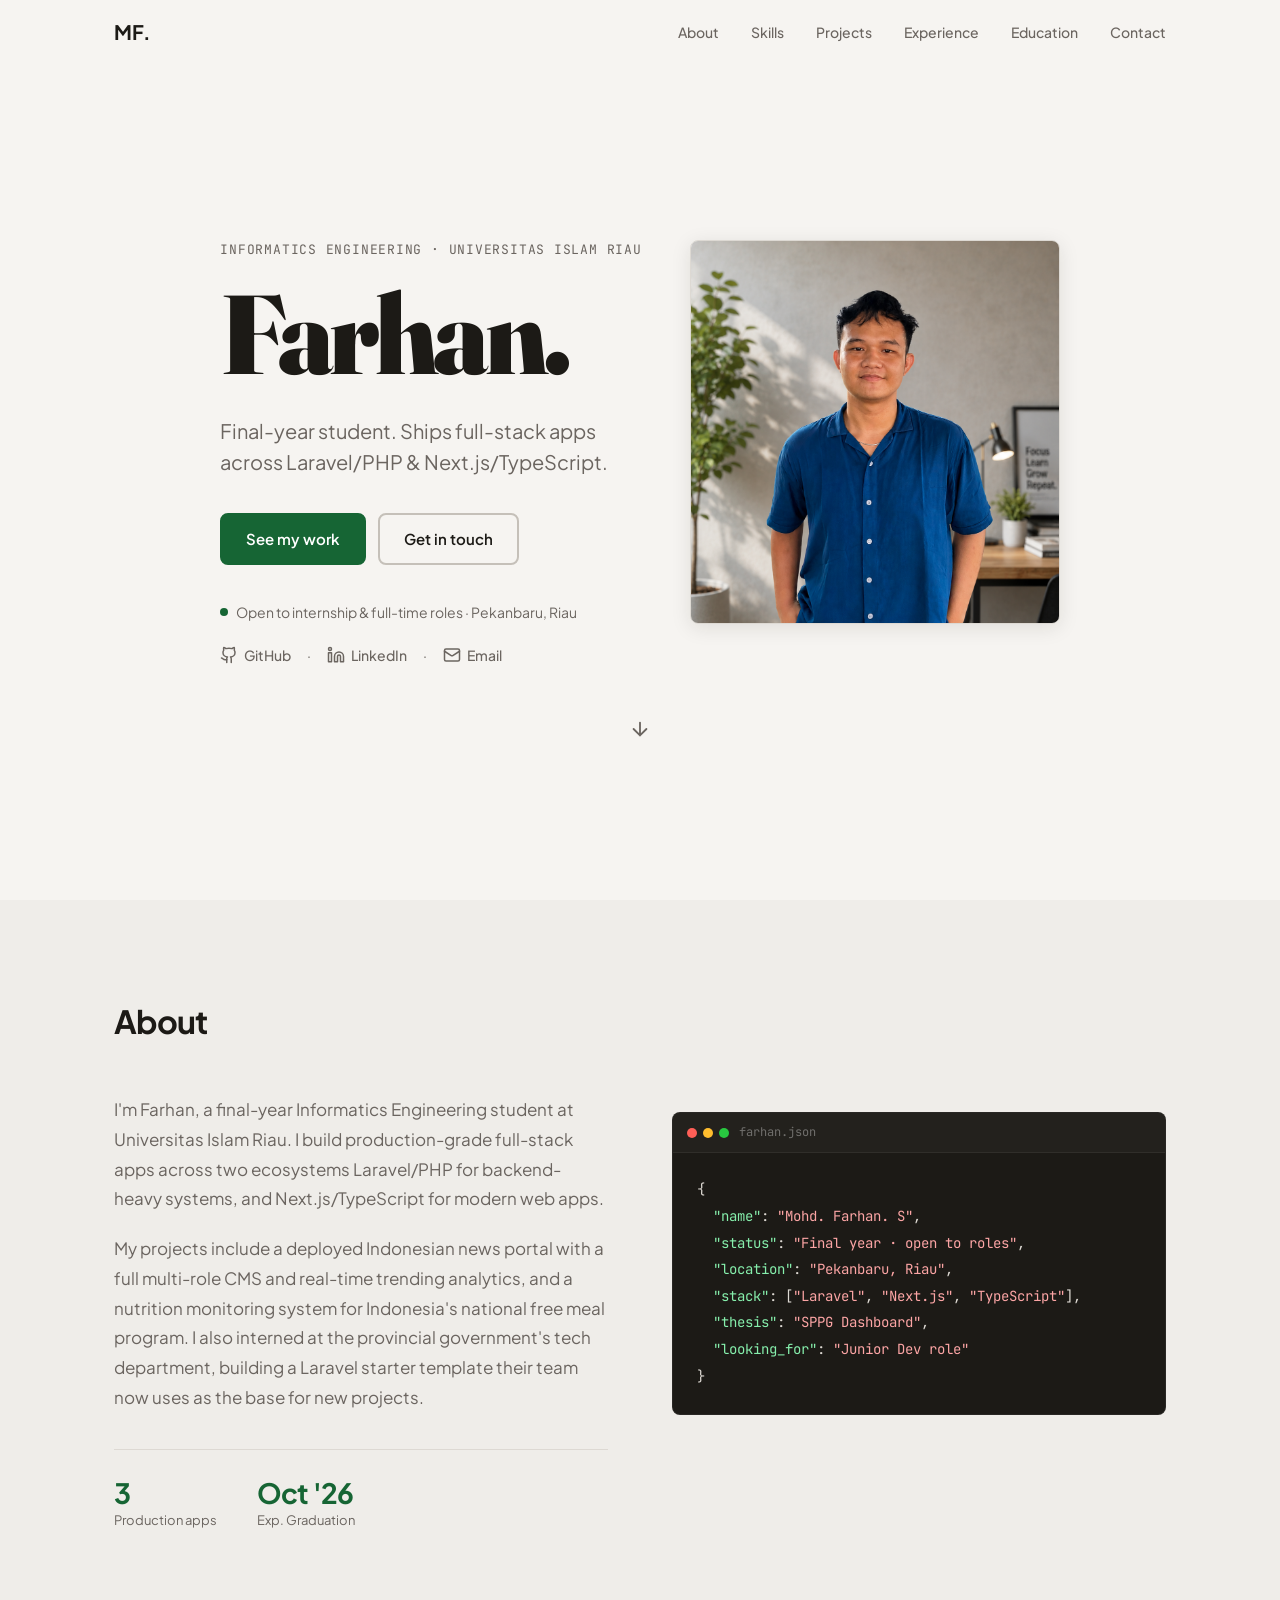
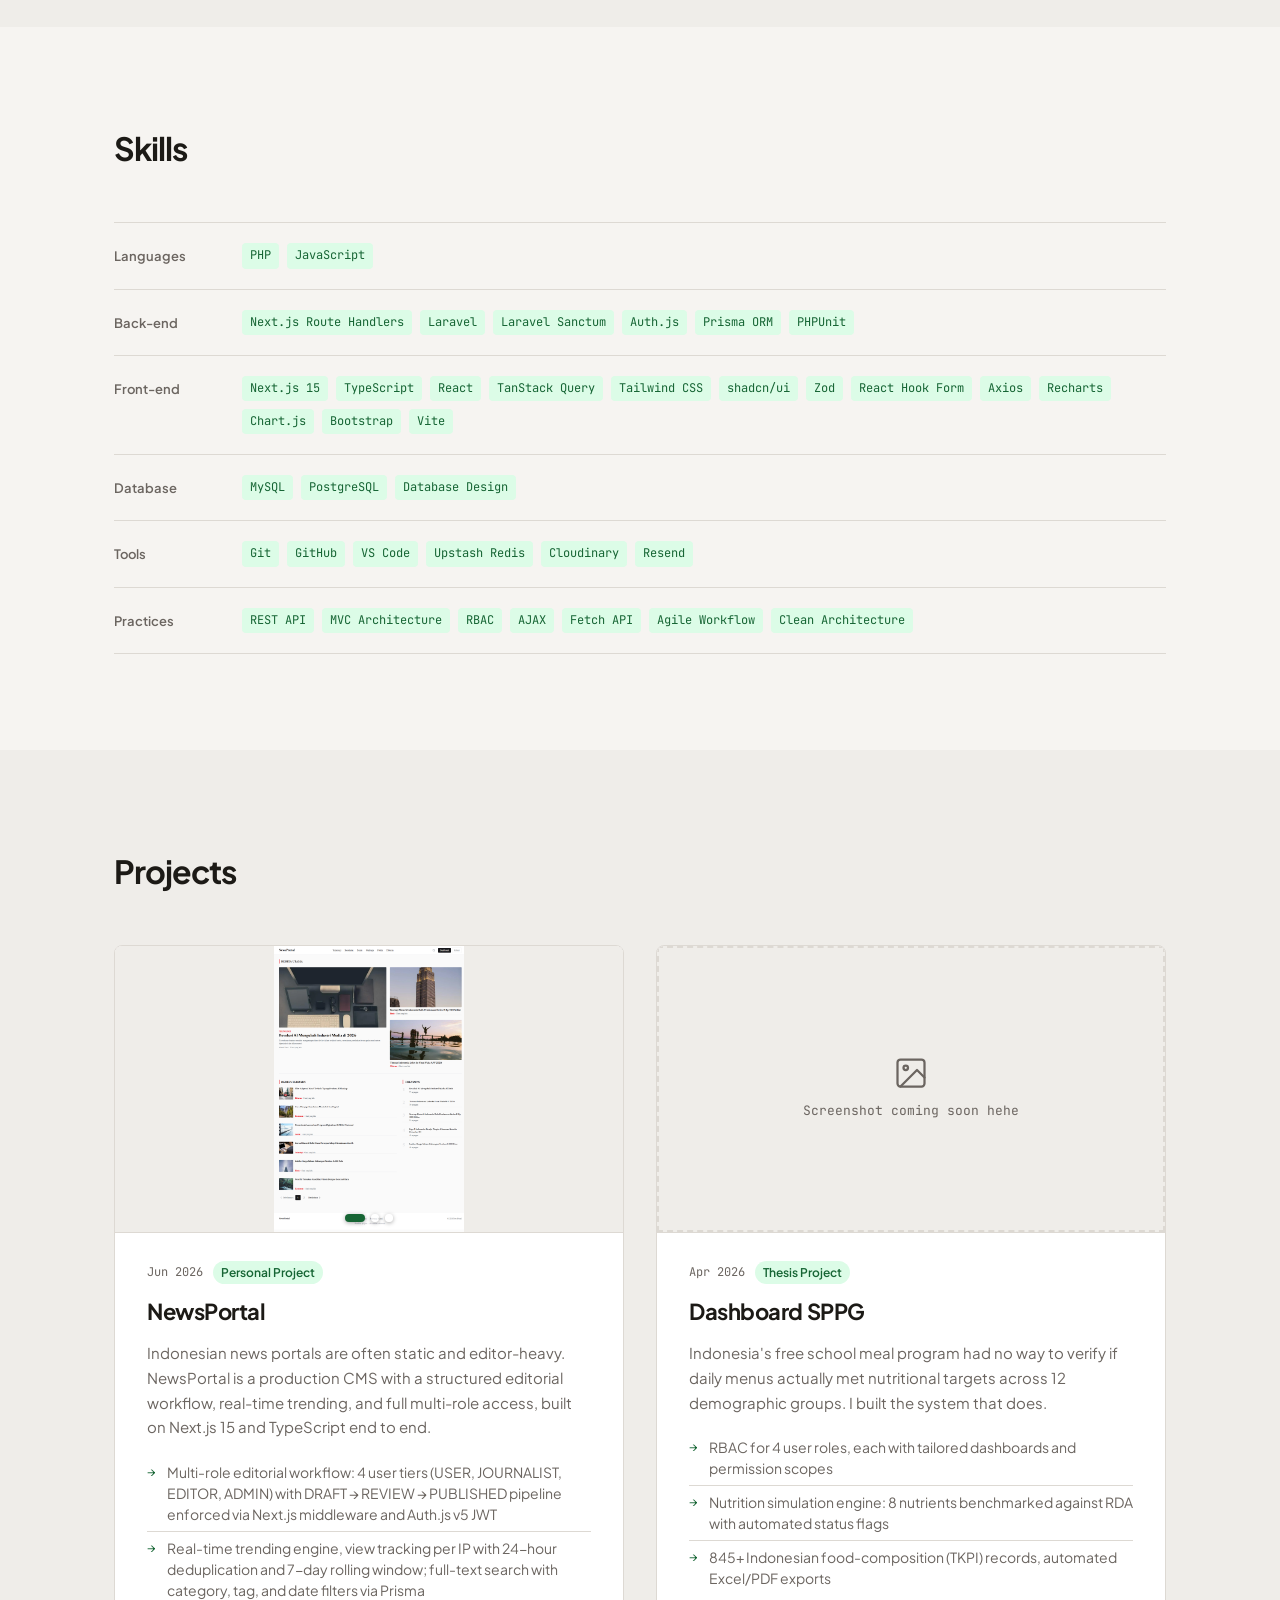
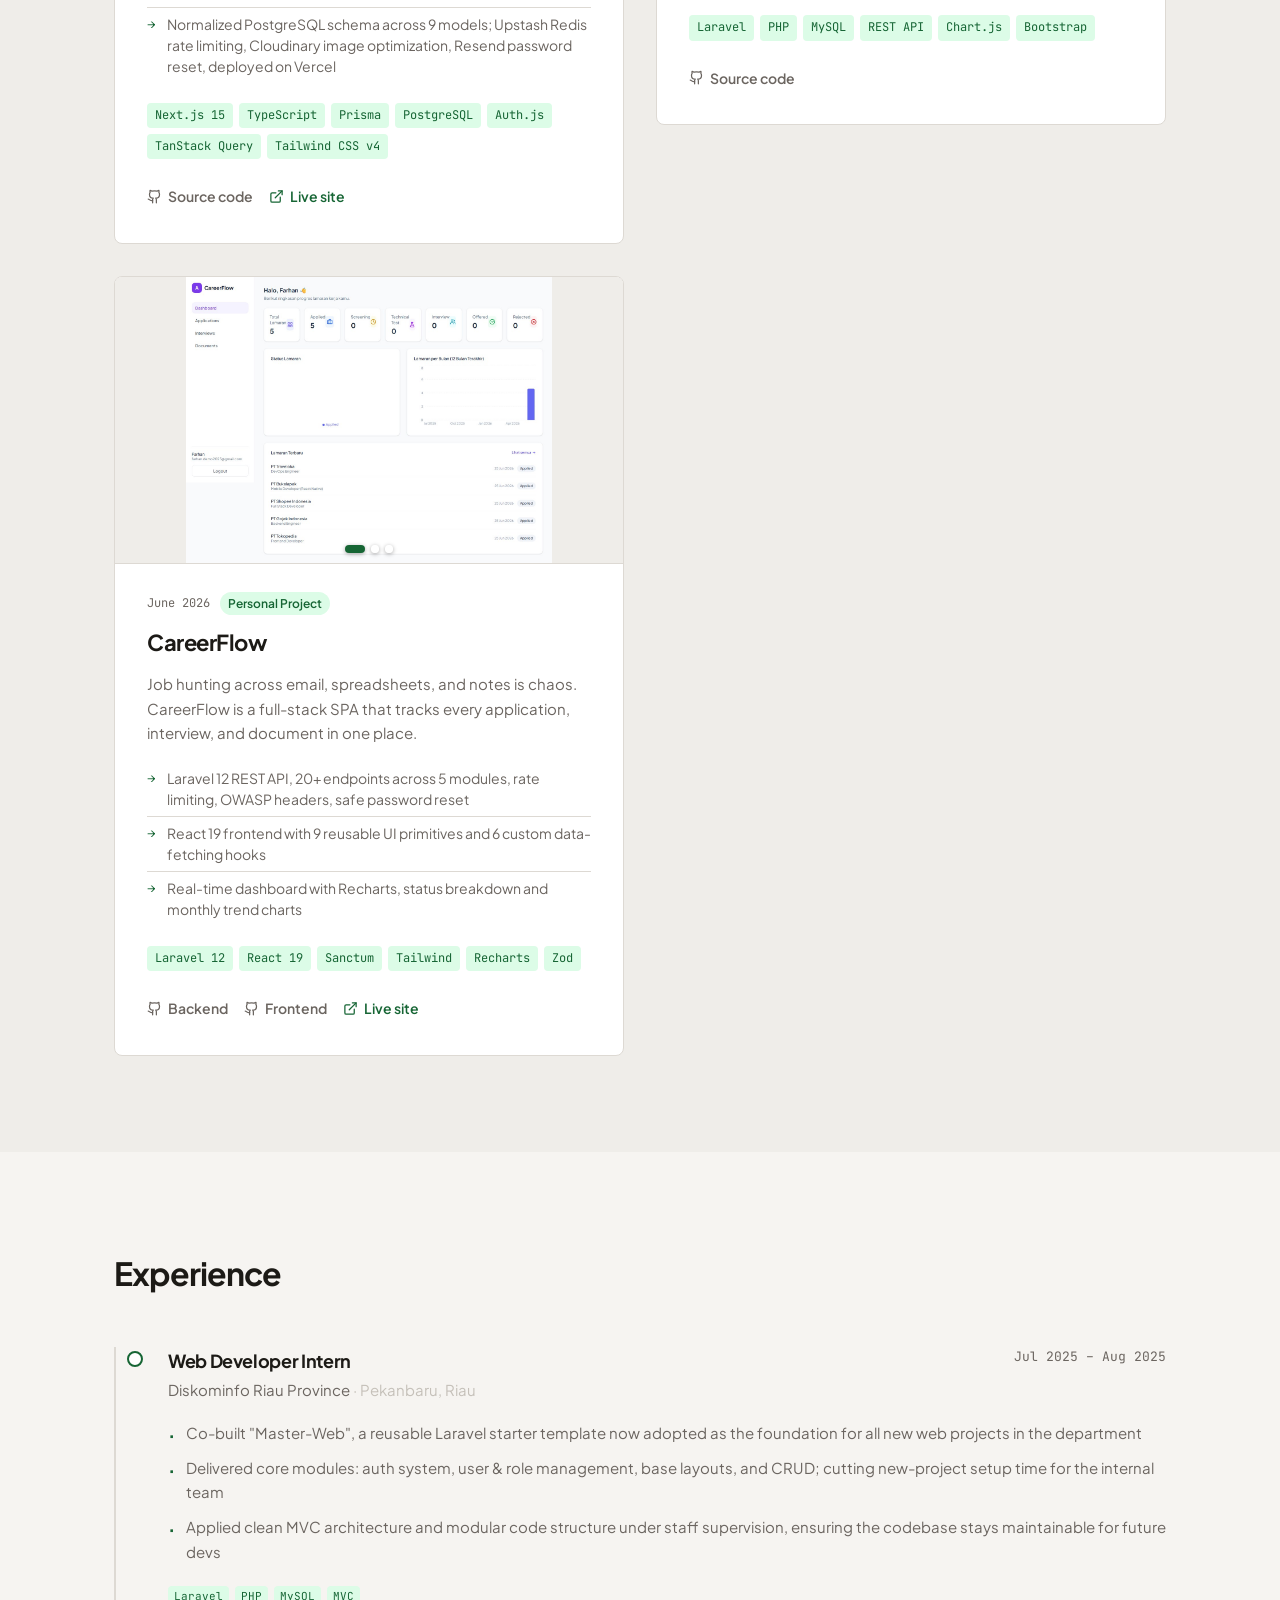
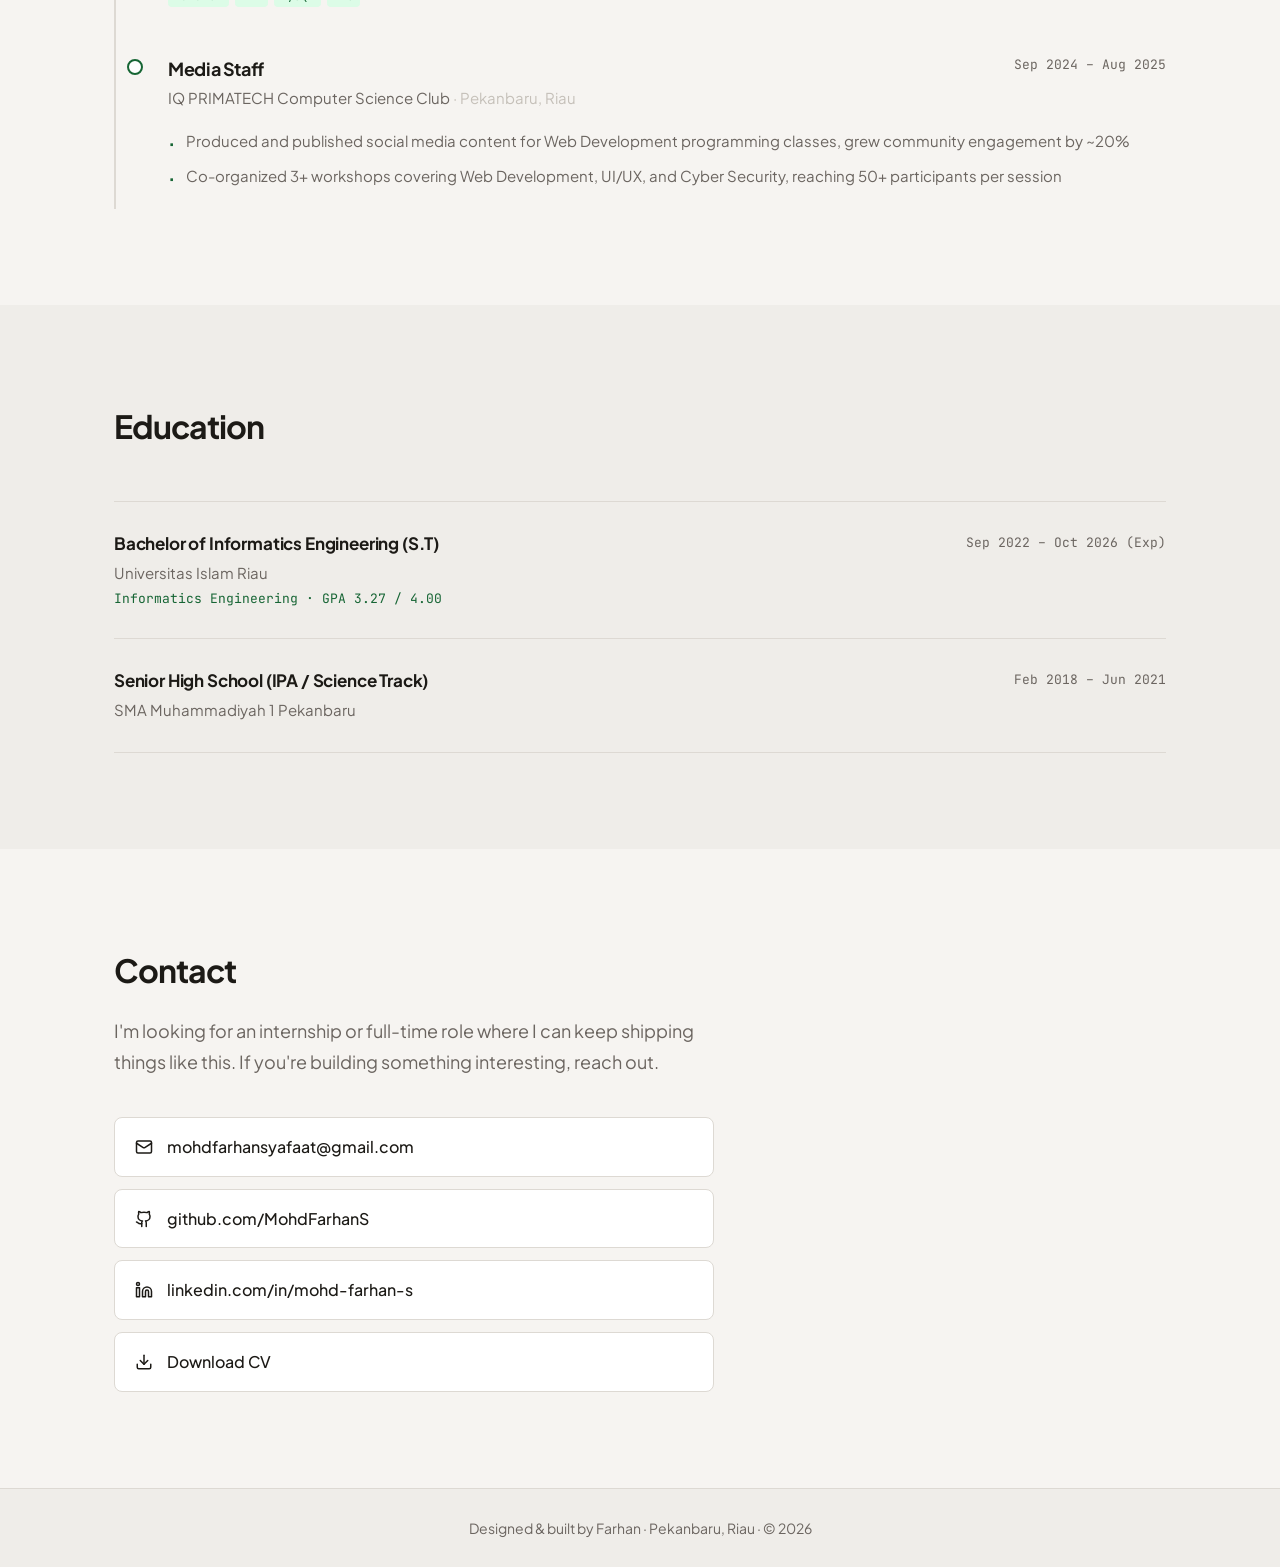
==== index.html @ 6959b974 "fix" ====
<!DOCTYPE html>
<html lang="en">
  <head>
    <meta charset="UTF-8" />
    <meta name="viewport" content="width=device-width, initial-scale=1.0" />
    <meta
      name="description"
      content="Mohd. Farhan. S — Full-stack web developer from Pekanbaru, Riau. Final-year Informatics Engineering student shipping production apps across Laravel/PHP and Next.js/TypeScript."
    />
    <meta name="author" content="Mohd. Farhan. S" />
    <title>Mohd. Farhan. S — Developer</title>
    <link rel="preconnect" href="https://fonts.googleapis.com" />
    <link rel="preconnect" href="https://fonts.gstatic.com" crossorigin />
    <link
      href="https://fonts.googleapis.com/css2?family=Fraunces:opsz,wght@9..144,900&family=Plus+Jakarta+Sans:wght@400;500;600;700&family=JetBrains+Mono:wght@400;500&display=swap"
      rel="stylesheet"
    />
    <link rel="stylesheet" href="style.css" />
  </head>
  <body>
    <a href="#main-content" class="skip-link">Skip to main content</a>

    <nav class="nav" id="navbar">
      <div class="nav__inner">
        <a href="#hero" class="nav__logo" aria-label="Farhan — Home">MF.</a>
        <button
          class="nav__hamburger"
          id="hamburger"
          aria-label="Toggle navigation"
          aria-expanded="false"
          aria-controls="nav-links"
        >
          <span></span><span></span><span></span>
        </button>
        <ul class="nav__links" id="nav-links" role="list">
          <li><a href="#about" class="nav__link">About</a></li>
          <li><a href="#skills" class="nav__link">Skills</a></li>
          <li><a href="#projects" class="nav__link">Projects</a></li>
          <li><a href="#experience" class="nav__link">Experience</a></li>
          <li><a href="#education" class="nav__link">Education</a></li>
          <li><a href="#contact" class="nav__link">Contact</a></li>
        </ul>
      </div>
    </nav>

    <main id="main-content">
      <!-- HERO -->
      <section class="hero" id="hero">
        <div class="container">
          <div class="hero__inner">
            <div class="hero__top">
              <div class="hero__intro">
                <p class="hero__eyebrow reveal">
                  Informatics Engineering &middot; Universitas Islam Riau
                </p>
                <h1 class="hero__name reveal">Farhan.</h1>
                <p class="hero__tagline reveal">
                  Final-year student. Ships full-stack apps<br />across
                  Laravel/PHP &amp; Next.js/TypeScript.
                </p>
                <div class="hero__ctas reveal">
                  <a href="#projects" class="btn btn--primary">See my work</a>
                  <a href="#contact" class="btn btn--ghost">Get in touch</a>
                </div>
                <p class="hero__status reveal">
                  <span class="hero__status-dot" aria-hidden="true"></span>
                  Open to internship &amp; full-time roles &middot; Pekanbaru,
                  Riau
                </p>
              </div>
              <div class="profile-photo profile-photo--hero reveal">
                <img
                  src="images/profile/farhan.png"
                  alt="Mohd. Farhan. S"
                  loading="lazy"
                  onerror="this.parentElement.classList.add('no-image')"
                />
                <div class="profile-photo__placeholder" aria-hidden="true">
                  <svg
                    width="40"
                    height="40"
                    viewBox="0 0 24 24"
                    fill="none"
                    stroke="currentColor"
                    stroke-width="1.5"
                    stroke-linecap="round"
                    stroke-linejoin="round"
                    aria-hidden="true"
                  >
                    <circle cx="12" cy="8" r="4" />
                    <path d="M4 20c0-4 3.6-7 8-7s8 3 8 7" />
                  </svg>
                </div>
              </div>
            </div>
            <div class="hero__social reveal">
              <a
                href="https://github.com/MohdFarhanS"
                target="_blank"
                rel="noopener noreferrer"
                aria-label="GitHub profile"
              >
                <svg
                  width="18"
                  height="18"
                  viewBox="0 0 24 24"
                  fill="none"
                  stroke="currentColor"
                  stroke-width="2"
                  stroke-linecap="round"
                  stroke-linejoin="round"
                  aria-hidden="true"
                >
                  <path
                    d="M15 22v-4a4.8 4.8 0 0 0-1-3.5c3 0 6-2 6-5.5.08-1.25-.27-2.48-1-3.5.28-1.15.28-2.35 0-3.5 0 0-1 0-3 1.5-2.64-.5-5.36-.5-8 0C6 2 5 2 5 2c-.3 1.15-.3 2.35 0 3.5A5.403 5.403 0 0 0 4 9c0 3.5 3 5.5 6 5.5-.39.49-.68 1.05-.85 1.65-.17.6-.22 1.23-.15 1.85v4"
                  />
                  <path d="M9 18c-4.51 2-5-2-7-2" />
                </svg>
                GitHub
              </a>
              <span aria-hidden="true">&middot;</span>
              <a
                href="https://linkedin.com/in/mohd-farhan-s"
                target="_blank"
                rel="noopener noreferrer"
                aria-label="LinkedIn profile"
              >
                <svg
                  width="18"
                  height="18"
                  viewBox="0 0 24 24"
                  fill="none"
                  stroke="currentColor"
                  stroke-width="2"
                  stroke-linecap="round"
                  stroke-linejoin="round"
                  aria-hidden="true"
                >
                  <path
                    d="M16 8a6 6 0 0 1 6 6v7h-4v-7a2 2 0 0 0-2-2 2 2 0 0 0-2 2v7h-4v-7a6 6 0 0 1 6-6z"
                  />
                  <rect width="4" height="12" x="2" y="9" />
                  <circle cx="4" cy="4" r="2" />
                </svg>
                LinkedIn
              </a>
              <span aria-hidden="true">&middot;</span>
              <a
                href="mailto:mohdfarhansyafaat@gmail.com"
                aria-label="Send email"
              >
                <svg
                  width="18"
                  height="18"
                  viewBox="0 0 24 24"
                  fill="none"
                  stroke="currentColor"
                  stroke-width="2"
                  stroke-linecap="round"
                  stroke-linejoin="round"
                  aria-hidden="true"
                >
                  <rect width="20" height="16" x="2" y="4" rx="2" />
                  <path d="m22 7-8.97 5.7a1.94 1.94 0 0 1-2.06 0L2 7" />
                </svg>
                Email
              </a>
            </div>
            <div class="hero__scroll reveal" aria-hidden="true">
              <svg
                width="22"
                height="22"
                viewBox="0 0 24 24"
                fill="none"
                stroke="currentColor"
                stroke-width="2"
                stroke-linecap="round"
                stroke-linejoin="round"
              >
                <path d="M12 5v14M5 12l7 7 7-7" />
              </svg>
            </div>
          </div>
        </div>
      </section>

      <!-- ABOUT -->
      <section class="section section--alt" id="about">
        <div class="container">
          <div class="about">
            <div class="about__text reveal">
              <h2 class="section__title">About</h2>
              <p class="about__bio">
                I'm Farhan, a final-year Informatics Engineering student at
                Universitas Islam Riau. I build production-grade full-stack apps
                across two ecosystems Laravel/PHP for backend-heavy systems, and
                Next.js/TypeScript for modern web apps.
              </p>
              <p class="about__bio">
                My projects include a deployed Indonesian news portal with a
                full multi-role CMS and real-time trending analytics, and a
                nutrition monitoring system for Indonesia's national free meal
                program. I also interned at the provincial government's tech
                department, building a Laravel starter template their team now
                uses as the base for new projects.
              </p>
              <div class="about__stats">
                <div class="stat">
                  <span class="stat__num">3</span>
                  <span class="stat__label">Production apps</span>
                </div>
                <div class="stat">
                  <span class="stat__num">Oct '26</span>
                  <span class="stat__label">Exp. Graduation</span>
                </div>
              </div>
            </div>
            <div class="about__right">
              <div class="about__code reveal">
                <div class="code-block" aria-label="Profile as JSON object">
                  <div class="code-block__header">
                    <div class="code-block__dots" aria-hidden="true">
                      <span></span><span></span><span></span>
                    </div>
                    <span class="code-block__filename">farhan.json</span>
                  </div>
                  <pre
                    class="code-block__body"
                  ><code><span class="t-brace">{</span>
  <span class="t-key">"name"</span><span class="t-p">:</span> <span class="t-str">"Mohd. Farhan. S"</span><span class="t-p">,</span>
  <span class="t-key">"status"</span><span class="t-p">:</span> <span class="t-str">"Final year &middot; open to roles"</span><span class="t-p">,</span>
  <span class="t-key">"location"</span><span class="t-p">:</span> <span class="t-str">"Pekanbaru, Riau"</span><span class="t-p">,</span>
  <span class="t-key">"stack"</span><span class="t-p">:</span> <span class="t-brace">[</span><span class="t-str">"Laravel"</span><span class="t-p">,</span> <span class="t-str">"Next.js"</span><span class="t-p">,</span> <span class="t-str">"TypeScript"</span><span class="t-brace">]</span><span class="t-p">,</span>
  <span class="t-key">"thesis"</span><span class="t-p">:</span> <span class="t-str">"SPPG Dashboard"</span><span class="t-p">,</span>
  <span class="t-key">"looking_for"</span><span class="t-p">:</span> <span class="t-str">"Junior Dev role"</span>
<span class="t-brace">}</span></code></pre>
                </div>
              </div>
            </div>
          </div>
        </div>
      </section>

      <!-- SKILLS -->
      <section class="section" id="skills">
        <div class="container">
          <h2 class="section__title reveal">Skills</h2>
          <div class="skills reveal">
            <div class="skill-row">
              <span class="skill-row__label">Languages</span>
              <div class="skill-row__tags">
                <span class="tag">PHP</span><span class="tag">JavaScript</span>
              </div>
            </div>
            <div class="skill-row">
              <span class="skill-row__label">Back-end</span>
              <div class="skill-row__tags">
                <span class="tag">Next.js Route Handlers</span
                ><span class="tag">Laravel</span
                ><span class="tag">Laravel Sanctum</span
                ><span class="tag">Auth.js</span
                ><span class="tag">Prisma ORM</span
                ><span class="tag">PHPUnit</span>
              </div>
            </div>
            <div class="skill-row">
              <span class="skill-row__label">Front-end</span>
              <div class="skill-row__tags">
                <span class="tag">Next.js 15</span
                ><span class="tag">TypeScript</span
                ><span class="tag">React</span
                ><span class="tag">TanStack Query</span
                ><span class="tag">Tailwind CSS</span
                ><span class="tag">shadcn/ui</span><span class="tag">Zod</span
                ><span class="tag">React Hook Form</span
                ><span class="tag">Axios</span><span class="tag">Recharts</span
                ><span class="tag">Chart.js</span
                ><span class="tag">Bootstrap</span><span class="tag">Vite</span>
              </div>
            </div>
            <div class="skill-row">
              <span class="skill-row__label">Database</span>
              <div class="skill-row__tags">
                <span class="tag">MySQL</span><span class="tag">PostgreSQL</span
                ><span class="tag">Database Design</span>
              </div>
            </div>
            <div class="skill-row">
              <span class="skill-row__label">Tools</span>
              <div class="skill-row__tags">
                <span class="tag">Git</span><span class="tag">GitHub</span
                ><span class="tag">VS Code</span
                ><span class="tag">Upstash Redis</span
                ><span class="tag">Cloudinary</span
                ><span class="tag">Resend</span>
              </div>
            </div>
            <div class="skill-row">
              <span class="skill-row__label">Practices</span>
              <div class="skill-row__tags">
                <span class="tag">REST API</span
                ><span class="tag">MVC Architecture</span
                ><span class="tag">RBAC</span><span class="tag">AJAX</span
                ><span class="tag">Fetch API</span
                ><span class="tag">Agile Workflow</span
                ><span class="tag">Clean Architecture</span>
              </div>
            </div>
          </div>
        </div>
      </section>

      <!-- PROJECTS -->
      <section class="section section--alt" id="projects">
        <div class="container">
          <h2 class="section__title reveal">Projects</h2>
          <div class="projects">
            <!-- Project: NewsPortal -->
            <article class="project-card reveal">
              <div class="project-card__visual">
                <div class="project-slider" data-project="newsportal">
                  <div class="project-slider__track">
                    <div class="project-slider__slide">
                      <img
                        src="images/projects/newsportal/01.png"
                        alt="NewsPortal — halaman utama portal berita dengan artikel trending dan kategori"
                        loading="lazy"
                        onerror="this.closest('.project-slider__slide').remove()"
                      />
                    </div>
                    <div class="project-slider__slide">
                      <img
                        src="images/projects/newsportal/02.png"
                        alt="NewsPortal — dashboard CMS editor dengan workflow editorial DRAFT ke REVIEW ke PUBLISHED"
                        loading="lazy"
                        onerror="this.closest('.project-slider__slide').remove()"
                      />
                    </div>
                    <div class="project-slider__slide">
                      <img
                        src="images/projects/newsportal/03.png"
                        alt="NewsPortal — halaman artikel dengan sistem trending dan full-text search"
                        loading="lazy"
                        onerror="this.closest('.project-slider__slide').remove()"
                      />
                    </div>
                  </div>
                  <div class="project-slider__placeholder" aria-hidden="true">
                    <svg
                      width="36"
                      height="36"
                      viewBox="0 0 24 24"
                      fill="none"
                      stroke="currentColor"
                      stroke-width="1.5"
                      stroke-linecap="round"
                      stroke-linejoin="round"
                      aria-hidden="true"
                    >
                      <rect x="3" y="3" width="18" height="18" rx="2" />
                      <circle cx="8.5" cy="8.5" r="1.5" />
                      <path d="m21 15-5-5L5 21" />
                    </svg>
                    <span>Screenshot coming soon hehe</span>
                  </div>
                  <button
                    class="project-slider__arrow project-slider__arrow--prev"
                    aria-label="Previous image"
                  >
                    &#8249;
                  </button>
                  <button
                    class="project-slider__arrow project-slider__arrow--next"
                    aria-label="Next image"
                  >
                    &#8250;
                  </button>
                  <div class="project-slider__dots" role="tablist"></div>
                </div>
              </div>
              <div class="project-card__body">
                <div class="project-card__meta">
                  <span class="project-card__period">Jun 2026</span>
                  <span class="project-card__badge">Personal Project</span>
                </div>
                <h3 class="project-card__title">NewsPortal</h3>
                <p class="project-card__desc">
                  Indonesian news portals are often static and editor-heavy.
                  NewsPortal is a production CMS with a structured editorial
                  workflow, real-time trending, and full multi-role access,
                  built on Next.js 15 and TypeScript end to end.
                </p>
                <ul class="project-card__features">
                  <li>
                    Multi-role editorial workflow: 4 user tiers (USER,
                    JOURNALIST, EDITOR, ADMIN) with DRAFT → REVIEW → PUBLISHED
                    pipeline enforced via Next.js middleware and Auth.js v5 JWT
                  </li>
                  <li>
                    Real-time trending engine, view tracking per IP with 24-hour
                    deduplication and 7-day rolling window; full-text search
                    with category, tag, and date filters via Prisma
                  </li>
                  <li>
                    Normalized PostgreSQL schema across 9 models; Upstash Redis
                    rate limiting, Cloudinary image optimization, Resend
                    password reset, deployed on Vercel
                  </li>
                </ul>
                <div class="project-card__tags">
                  <span class="tag">Next.js 15</span
                  ><span class="tag">TypeScript</span
                  ><span class="tag">Prisma</span
                  ><span class="tag">PostgreSQL</span
                  ><span class="tag">Auth.js</span
                  ><span class="tag">TanStack Query</span
                  ><span class="tag">Tailwind CSS v4</span>
                </div>
                <div class="project-card__links">
                  <a
                    href="https://github.com/MohdFarhanS/newsportal"
                    target="_blank"
                    rel="noopener noreferrer"
                    class="project-link"
                  >
                    <svg
                      width="15"
                      height="15"
                      viewBox="0 0 24 24"
                      fill="none"
                      stroke="currentColor"
                      stroke-width="2"
                      stroke-linecap="round"
                      stroke-linejoin="round"
                      aria-hidden="true"
                    >
                      <path
                        d="M15 22v-4a4.8 4.8 0 0 0-1-3.5c3 0 6-2 6-5.5.08-1.25-.27-2.48-1-3.5.28-1.15.28-2.35 0-3.5 0 0-1 0-3 1.5-2.64-.5-5.36-.5-8 0C6 2 5 2 5 2c-.3 1.15-.3 2.35 0 3.5A5.403 5.403 0 0 0 4 9c0 3.5 3 5.5 6 5.5-.39.49-.68 1.05-.85 1.65-.17.6-.22 1.23-.15 1.85v4"
                      />
                      <path d="M9 18c-4.51 2-5-2-7-2" />
                    </svg>
                    Source code
                  </a>
                  <a
                    href="https://newsportal.my.id"
                    target="_blank"
                    rel="noopener noreferrer"
                    class="project-link project-link--live"
                  >
                    <svg
                      width="15"
                      height="15"
                      viewBox="0 0 24 24"
                      fill="none"
                      stroke="currentColor"
                      stroke-width="2"
                      stroke-linecap="round"
                      stroke-linejoin="round"
                      aria-hidden="true"
                    >
                      <path
                        d="M18 13v6a2 2 0 0 1-2 2H5a2 2 0 0 1-2-2V8a2 2 0 0 1 2-2h6"
                      />
                      <polyline points="15 3 21 3 21 9" />
                      <line x1="10" y1="14" x2="21" y2="3" />
                    </svg>
                    Live site
                  </a>
                </div>
              </div>
            </article>

            <!-- Project: Dashboard SPPG -->
            <article class="project-card reveal">
              <div class="project-card__visual">
                <div class="project-slider" data-project="dashboard-sppg">
                  <div class="project-slider__track">
                    <div class="project-slider__slide">
                      <img
                        src="images/projects/dashboard-sppg/01.jpg"
                        alt="Dashboard SPPG — halaman ringkasan nutrisi dan overview data program makan gratis"
                        loading="lazy"
                        onerror="this.closest('.project-slider__slide').remove()"
                      />
                    </div>
                    <div class="project-slider__slide">
                      <img
                        src="images/projects/dashboard-sppg/02.jpg"
                        alt="Dashboard SPPG — manajemen peran dan hak akses RBAC untuk 4 role pengguna"
                        loading="lazy"
                        onerror="this.closest('.project-slider__slide').remove()"
                      />
                    </div>
                    <div class="project-slider__slide">
                      <img
                        src="images/projects/dashboard-sppg/03.jpg"
                        alt="Dashboard SPPG — laporan simulasi nutrisi harian dan ekspor Excel/PDF"
                        loading="lazy"
                        onerror="this.closest('.project-slider__slide').remove()"
                      />
                    </div>
                  </div>
                  <div class="project-slider__placeholder" aria-hidden="true">
                    <svg
                      width="36"
                      height="36"
                      viewBox="0 0 24 24"
                      fill="none"
                      stroke="currentColor"
                      stroke-width="1.5"
                      stroke-linecap="round"
                      stroke-linejoin="round"
                      aria-hidden="true"
                    >
                      <rect x="3" y="3" width="18" height="18" rx="2" />
                      <circle cx="8.5" cy="8.5" r="1.5" />
                      <path d="m21 15-5-5L5 21" />
                    </svg>
                    <span>Screenshot coming soon hehe</span>
                  </div>
                  <button
                    class="project-slider__arrow project-slider__arrow--prev"
                    aria-label="Previous image"
                  >
                    &#8249;
                  </button>
                  <button
                    class="project-slider__arrow project-slider__arrow--next"
                    aria-label="Next image"
                  >
                    &#8250;
                  </button>
                  <div class="project-slider__dots" role="tablist"></div>
                </div>
              </div>
              <div class="project-card__body">
                <div class="project-card__meta">
                  <span class="project-card__period">Apr 2026</span>
                  <span class="project-card__badge">Thesis Project</span>
                </div>
                <h3 class="project-card__title">Dashboard SPPG</h3>
                <p class="project-card__desc">
                  Indonesia's free school meal program had no way to verify if
                  daily menus actually met nutritional targets across 12
                  demographic groups. I built the system that does.
                </p>
                <ul class="project-card__features">
                  <li>
                    RBAC for 4 user roles, each with tailored dashboards and
                    permission scopes
                  </li>
                  <li>
                    Nutrition simulation engine: 8 nutrients benchmarked against
                    RDA with automated status flags
                  </li>
                  <li>
                    845+ Indonesian food-composition (TKPI) records, automated
                    Excel/PDF exports
                  </li>
                </ul>
                <div class="project-card__tags">
                  <span class="tag">Laravel</span><span class="tag">PHP</span
                  ><span class="tag">MySQL</span
                  ><span class="tag">REST API</span
                  ><span class="tag">Chart.js</span
                  ><span class="tag">Bootstrap</span>
                </div>
                <div class="project-card__links">
                  <a
                    href="https://github.com/MohdFarhanS/dashboard_sppg"
                    target="_blank"
                    rel="noopener noreferrer"
                    class="project-link"
                  >
                    <svg
                      width="15"
                      height="15"
                      viewBox="0 0 24 24"
                      fill="none"
                      stroke="currentColor"
                      stroke-width="2"
                      stroke-linecap="round"
                      stroke-linejoin="round"
                      aria-hidden="true"
                    >
                      <path
                        d="M15 22v-4a4.8 4.8 0 0 0-1-3.5c3 0 6-2 6-5.5.08-1.25-.27-2.48-1-3.5.28-1.15.28-2.35 0-3.5 0 0-1 0-3 1.5-2.64-.5-5.36-.5-8 0C6 2 5 2 5 2c-.3 1.15-.3 2.35 0 3.5A5.403 5.403 0 0 0 4 9c0 3.5 3 5.5 6 5.5-.39.49-.68 1.05-.85 1.65-.17.6-.22 1.23-.15 1.85v4"
                      />
                      <path d="M9 18c-4.51 2-5-2-7-2" />
                    </svg>
                    Source code
                  </a>
                </div>
              </div>
            </article>

            <!-- Project: CareerFlow -->
            <article class="project-card reveal">
              <div class="project-card__visual">
                <div class="project-slider" data-project="careerflow">
                  <div class="project-slider__track">
                    <div class="project-slider__slide">
                      <img
                        src="images/projects/careerflow/01.jpg"
                        alt="CareerFlow — dashboard ringkasan status dan statistik lamaran pekerjaan"
                        loading="lazy"
                        onerror="this.closest('.project-slider__slide').remove()"
                      />
                    </div>
                    <div class="project-slider__slide">
                      <img
                        src="images/projects/careerflow/02.jpg"
                        alt="CareerFlow — form pencatatan lamaran dengan status tracking per tahap interview"
                        loading="lazy"
                        onerror="this.closest('.project-slider__slide').remove()"
                      />
                    </div>
                    <div class="project-slider__slide">
                      <img
                        src="images/projects/careerflow/03.jpg"
                        alt="CareerFlow — grafik Recharts tren lamaran bulanan dan breakdown status"
                        loading="lazy"
                        onerror="this.closest('.project-slider__slide').remove()"
                      />
                    </div>
                  </div>
                  <div class="project-slider__placeholder" aria-hidden="true">
                    <svg
                      width="36"
                      height="36"
                      viewBox="0 0 24 24"
                      fill="none"
                      stroke="currentColor"
                      stroke-width="1.5"
                      stroke-linecap="round"
                      stroke-linejoin="round"
                      aria-hidden="true"
                    >
                      <rect x="3" y="3" width="18" height="18" rx="2" />
                      <circle cx="8.5" cy="8.5" r="1.5" />
                      <path d="m21 15-5-5L5 21" />
                    </svg>
                    <span>Screenshot coming soon hehe</span>
                  </div>
                  <button
                    class="project-slider__arrow project-slider__arrow--prev"
                    aria-label="Previous image"
                  >
                    &#8249;
                  </button>
                  <button
                    class="project-slider__arrow project-slider__arrow--next"
                    aria-label="Next image"
                  >
                    &#8250;
                  </button>
                  <div class="project-slider__dots" role="tablist"></div>
                </div>
              </div>
              <div class="project-card__body">
                <div class="project-card__meta">
                  <span class="project-card__period">June 2026</span>
                  <span class="project-card__badge">Personal Project</span>
                </div>
                <h3 class="project-card__title">CareerFlow</h3>
                <p class="project-card__desc">
                  Job hunting across email, spreadsheets, and notes is chaos.
                  CareerFlow is a full-stack SPA that tracks every application,
                  interview, and document in one place.
                </p>
                <ul class="project-card__features">
                  <li>
                    Laravel 12 REST API, 20+ endpoints across 5 modules, rate
                    limiting, OWASP headers, safe password reset
                  </li>
                  <li>
                    React 19 frontend with 9 reusable UI primitives and 6 custom
                    data-fetching hooks
                  </li>
                  <li>
                    Real-time dashboard with Recharts, status breakdown and
                    monthly trend charts
                  </li>
                </ul>
                <div class="project-card__tags">
                  <span class="tag">Laravel 12</span
                  ><span class="tag">React 19</span
                  ><span class="tag">Sanctum</span
                  ><span class="tag">Tailwind</span
                  ><span class="tag">Recharts</span><span class="tag">Zod</span>
                </div>
                <div class="project-card__links">
                  <a
                    href="https://github.com/MohdFarhanS/careerflow-backend"
                    target="_blank"
                    rel="noopener noreferrer"
                    class="project-link"
                  >
                    <svg
                      width="15"
                      height="15"
                      viewBox="0 0 24 24"
                      fill="none"
                      stroke="currentColor"
                      stroke-width="2"
                      stroke-linecap="round"
                      stroke-linejoin="round"
                      aria-hidden="true"
                    >
                      <path
                        d="M15 22v-4a4.8 4.8 0 0 0-1-3.5c3 0 6-2 6-5.5.08-1.25-.27-2.48-1-3.5.28-1.15.28-2.35 0-3.5 0 0-1 0-3 1.5-2.64-.5-5.36-.5-8 0C6 2 5 2 5 2c-.3 1.15-.3 2.35 0 3.5A5.403 5.403 0 0 0 4 9c0 3.5 3 5.5 6 5.5-.39.49-.68 1.05-.85 1.65-.17.6-.22 1.23-.15 1.85v4"
                      />
                      <path d="M9 18c-4.51 2-5-2-7-2" />
                    </svg>
                    Backend
                  </a>
                  <a
                    href="https://github.com/MohdFarhanS/careerflow-frontend"
                    target="_blank"
                    rel="noopener noreferrer"
                    class="project-link"
                  >
                    <svg
                      width="15"
                      height="15"
                      viewBox="0 0 24 24"
                      fill="none"
                      stroke="currentColor"
                      stroke-width="2"
                      stroke-linecap="round"
                      stroke-linejoin="round"
                      aria-hidden="true"
                    >
                      <path
                        d="M15 22v-4a4.8 4.8 0 0 0-1-3.5c3 0 6-2 6-5.5.08-1.25-.27-2.48-1-3.5.28-1.15.28-2.35 0-3.5 0 0-1 0-3 1.5-2.64-.5-5.36-.5-8 0C6 2 5 2 5 2c-.3 1.15-.3 2.35 0 3.5A5.403 5.403 0 0 0 4 9c0 3.5 3 5.5 6 5.5-.39.49-.68 1.05-.85 1.65-.17.6-.22 1.23-.15 1.85v4"
                      />
                      <path d="M9 18c-4.51 2-5-2-7-2" />
                    </svg>
                    Frontend
                  </a>
                  <a
                    href="https://www.careerflow.web.id/"
                    target="_blank"
                    rel="noopener noreferrer"
                    class="project-link project-link--live"
                  >
                    <svg
                      width="15"
                      height="15"
                      viewBox="0 0 24 24"
                      fill="none"
                      stroke="currentColor"
                      stroke-width="2"
                      stroke-linecap="round"
                      stroke-linejoin="round"
                      aria-hidden="true"
                    >
                      <path
                        d="M18 13v6a2 2 0 0 1-2 2H5a2 2 0 0 1-2-2V8a2 2 0 0 1 2-2h6"
                      />
                      <polyline points="15 3 21 3 21 9" />
                      <line x1="10" y1="14" x2="21" y2="3" />
                    </svg>
                    Live site
                  </a>
                </div>
              </div>
            </article>

            <!--
              FUTURE PROJECTS — uncomment to add:

              Flutter E-commerce App
              Stack: Flutter, Dart
              Features: Secure auth, product listings, profile management, reusable custom widgets
              GitHub: [add link]

              Flutter To-Do App
              Stack: Flutter, Dart
              Features: Full CRUD, due date tracking, modular architecture
              GitHub: [add link]
            -->
          </div>
        </div>
      </section>

      <!-- EXPERIENCE -->
      <section class="section" id="experience">
        <div class="container">
          <h2 class="section__title reveal">Experience</h2>
          <div class="timeline">
            <article class="timeline__item reveal">
              <div class="timeline__dot" aria-hidden="true"></div>
              <div class="timeline__content">
                <div class="timeline__header">
                  <div>
                    <h3 class="timeline__role">Web Developer Intern</h3>
                    <p class="timeline__org">
                      Diskominfo Riau Province
                      <span class="timeline__location"
                        >&middot; Pekanbaru, Riau</span
                      >
                    </p>
                  </div>
                  <span class="timeline__period">Jul 2025 – Aug 2025</span>
                </div>
                <ul class="timeline__bullets">
                  <li>
                    Co-built "Master-Web", a reusable Laravel starter template
                    now adopted as the foundation for all new web projects in
                    the department
                  </li>
                  <li>
                    Delivered core modules: auth system, user &amp; role
                    management, base layouts, and CRUD; cutting new-project
                    setup time for the internal team
                  </li>
                  <li>
                    Applied clean MVC architecture and modular code structure
                    under staff supervision, ensuring the codebase stays
                    maintainable for future devs
                  </li>
                </ul>
                <div class="timeline__tags">
                  <span class="tag tag--sm">Laravel</span
                  ><span class="tag tag--sm">PHP</span
                  ><span class="tag tag--sm">MySQL</span
                  ><span class="tag tag--sm">MVC</span>
                </div>
              </div>
            </article>
            <article class="timeline__item reveal">
              <div class="timeline__dot" aria-hidden="true"></div>
              <div class="timeline__content">
                <div class="timeline__header">
                  <div>
                    <h3 class="timeline__role">Media Staff</h3>
                    <p class="timeline__org">
                      IQ PRIMATECH Computer Science Club
                      <span class="timeline__location"
                        >&middot; Pekanbaru, Riau</span
                      >
                    </p>
                  </div>
                  <span class="timeline__period">Sep 2024 – Aug 2025</span>
                </div>
                <ul class="timeline__bullets">
                  <li>
                    Produced and published social media content for Web
                    Development programming classes, grew community engagement
                    by ~20%
                  </li>
                  <li>
                    Co-organized 3+ workshops covering Web Development, UI/UX,
                    and Cyber Security, reaching 50+ participants per session
                  </li>
                </ul>
              </div>
            </article>
          </div>
        </div>
      </section>

      <!-- EDUCATION -->
      <section class="section section--alt" id="education">
        <div class="container">
          <h2 class="section__title reveal">Education</h2>
          <div class="education">
            <article class="edu-item reveal">
              <div class="edu-item__left">
                <h3 class="edu-item__degree">
                  Bachelor of Informatics Engineering (S.T)
                </h3>
                <p class="edu-item__school">Universitas Islam Riau</p>
                <p class="edu-item__detail">
                  Informatics Engineering &middot; GPA 3.27 / 4.00
                </p>
              </div>
              <span class="edu-item__period">Sep 2022 – Oct 2026 (Exp)</span>
            </article>
            <article class="edu-item reveal">
              <div class="edu-item__left">
                <h3 class="edu-item__degree">
                  Senior High School (IPA / Science Track)
                </h3>
                <p class="edu-item__school">SMA Muhammadiyah 1 Pekanbaru</p>
              </div>
              <span class="edu-item__period">Feb 2018 – Jun 2021</span>
            </article>
          </div>
        </div>
      </section>

      <!-- CONTACT -->
      <section class="section" id="contact">
        <div class="container">
          <div class="contact reveal">
            <h2 class="section__title">Contact</h2>
            <p class="contact__statement">
              I'm looking for an internship or full-time role where I can keep
              shipping things like this. If you're building something
              interesting, reach out.
            </p>
            <div class="contact__channels">
              <a
                href="mailto:mohdfarhansyafaat@gmail.com"
                class="contact__link"
              >
                <svg
                  width="18"
                  height="18"
                  viewBox="0 0 24 24"
                  fill="none"
                  stroke="currentColor"
                  stroke-width="2"
                  stroke-linecap="round"
                  stroke-linejoin="round"
                  aria-hidden="true"
                >
                  <rect width="20" height="16" x="2" y="4" rx="2" />
                  <path d="m22 7-8.97 5.7a1.94 1.94 0 0 1-2.06 0L2 7" />
                </svg>
                mohdfarhansyafaat@gmail.com
              </a>
              <a
                href="https://github.com/MohdFarhanS"
                target="_blank"
                rel="noopener noreferrer"
                class="contact__link"
              >
                <svg
                  width="18"
                  height="18"
                  viewBox="0 0 24 24"
                  fill="none"
                  stroke="currentColor"
                  stroke-width="2"
                  stroke-linecap="round"
                  stroke-linejoin="round"
                  aria-hidden="true"
                >
                  <path
                    d="M15 22v-4a4.8 4.8 0 0 0-1-3.5c3 0 6-2 6-5.5.08-1.25-.27-2.48-1-3.5.28-1.15.28-2.35 0-3.5 0 0-1 0-3 1.5-2.64-.5-5.36-.5-8 0C6 2 5 2 5 2c-.3 1.15-.3 2.35 0 3.5A5.403 5.403 0 0 0 4 9c0 3.5 3 5.5 6 5.5-.39.49-.68 1.05-.85 1.65-.17.6-.22 1.23-.15 1.85v4"
                  />
                  <path d="M9 18c-4.51 2-5-2-7-2" />
                </svg>
                github.com/MohdFarhanS
              </a>
              <a
                href="https://linkedin.com/in/mohd-farhan-s"
                target="_blank"
                rel="noopener noreferrer"
                class="contact__link"
              >
                <svg
                  width="18"
                  height="18"
                  viewBox="0 0 24 24"
                  fill="none"
                  stroke="currentColor"
                  stroke-width="2"
                  stroke-linecap="round"
                  stroke-linejoin="round"
                  aria-hidden="true"
                >
                  <path
                    d="M16 8a6 6 0 0 1 6 6v7h-4v-7a2 2 0 0 0-2-2 2 2 0 0 0-2 2v7h-4v-7a6 6 0 0 1 6-6z"
                  />
                  <rect width="4" height="12" x="2" y="9" />
                  <circle cx="4" cy="4" r="2" />
                </svg>
                linkedin.com/in/mohd-farhan-s
              </a>
              <a
                href="files/CV-Mohd-Farhan-S.pdf"
                target="_blank"
                rel="noopener noreferrer"
                class="contact__link"
              >
                <svg
                  width="18"
                  height="18"
                  viewBox="0 0 24 24"
                  fill="none"
                  stroke="currentColor"
                  stroke-width="2"
                  stroke-linecap="round"
                  stroke-linejoin="round"
                  aria-hidden="true"
                >
                  <path d="M21 15v4a2 2 0 0 1-2 2H5a2 2 0 0 1-2-2v-4" />
                  <polyline points="7 10 12 15 17 10" />
                  <line x1="12" y1="15" x2="12" y2="3" />
                </svg>
                Download CV
              </a>
            </div>
          </div>
        </div>
      </section>
    </main>

    <footer class="footer">
      <div class="container">
        <p class="footer__text">
          Designed &amp; built by Farhan &middot; Pekanbaru, Riau &middot;
          &copy; 2026
        </p>
      </div>
    </footer>

    <script src="script.js"></script>
  </body>
</html>
---- style.css ----
/* ===== DESIGN TOKENS ===== */
:root {
  --bg:           #F6F4F1;
  --bg-alt:       #EFEDE9;
  --surface:      #FFFFFF;
  --text:         #1C1A16;
  --text-muted:   #6B6560;
  --accent:       #166534;
  --accent-hover: #14532D;
  --accent-light: #DCFCE7;
  --border:       #DDD9D3;
  --border-strong:#C5C0B9;

  --font-display: 'Fraunces', Georgia, serif;
  --font-body:    'Plus Jakarta Sans', system-ui, sans-serif;
  --font-mono:    'JetBrains Mono', 'Fira Code', monospace;

  --max-width: 1100px;
  --nav-h:     64px;
  --radius:    8px;
  --radius-sm: 4px;
  --transition: 0.25s ease;
}

/* ===== RESET ===== */
*, *::before, *::after { box-sizing: border-box; margin: 0; padding: 0; }

html {
  scroll-behavior: smooth;
  scroll-padding-top: var(--nav-h);
  -webkit-text-size-adjust: 100%;
  overflow-x: clip;
  overscroll-behavior-y: none;
}

body {
  background: var(--bg);
  color: var(--text);
  font-family: var(--font-body);
  font-size: 1rem;
  line-height: 1.6;
  -webkit-font-smoothing: antialiased;
}

img, svg { display: block; max-width: 100%; }
a { color: inherit; text-decoration: none; }
ul { list-style: none; }
button { cursor: pointer; border: none; background: none; font-family: inherit; }

/* ===== SKIP LINK ===== */
.skip-link {
  position: absolute;
  top: -100%;
  left: 16px;
  background: var(--accent);
  color: #fff;
  padding: 8px 16px;
  border-radius: 0 0 var(--radius) var(--radius);
  font-size: 0.875rem;
  font-weight: 600;
  z-index: 9999;
  transition: top 0.2s;
}
.skip-link:focus { top: 0; }

/* ===== CONTAINER ===== */
.container {
  max-width: var(--max-width);
  margin: 0 auto;
  padding: 0 24px;
}

/* ===== NAVBAR ===== */
.nav {
  position: fixed;
  top: 0; left: 0; right: 0;
  height: var(--nav-h);
  background: var(--bg);
  z-index: 100;
  border-bottom: 1px solid transparent;
  transition: border-color var(--transition), box-shadow var(--transition);
}
.nav.scrolled {
  border-bottom-color: var(--border);
  box-shadow: 0 2px 12px rgba(0, 0, 0, 0.06);
}
.nav__inner {
  max-width: var(--max-width);
  margin: 0 auto;
  padding: 0 24px;
  height: 100%;
  display: flex;
  align-items: center;
  justify-content: space-between;
}
.nav__logo {
  font-family: var(--font-body);
  font-weight: 700;
  font-size: 1.25rem;
  letter-spacing: -0.02em;
  color: var(--text);
  transition: color var(--transition);
}
.nav__logo:hover { color: var(--accent); }
.nav__logo:focus-visible { outline: 2px solid var(--accent); outline-offset: 3px; border-radius: 2px; }

.nav__links {
  display: flex;
  align-items: center;
  gap: 32px;
}
.nav__link {
  font-size: 0.875rem;
  font-weight: 500;
  color: var(--text-muted);
  position: relative;
  transition: color var(--transition);
}
.nav__link::after {
  content: '';
  position: absolute;
  bottom: -2px; left: 0;
  width: 0; height: 2px;
  background: var(--accent);
  transition: width var(--transition);
}
.nav__link:hover, .nav__link.active { color: var(--accent); }
.nav__link:hover::after, .nav__link.active::after { width: 100%; }
.nav__link:focus-visible { outline: 2px solid var(--accent); outline-offset: 4px; border-radius: 2px; }

.nav__hamburger {
  display: none;
  flex-direction: column;
  gap: 5px;
  padding: 8px;
  border-radius: var(--radius-sm);
}
.nav__hamburger span {
  display: block;
  width: 22px; height: 2px;
  background: var(--text);
  border-radius: 2px;
  transition: transform var(--transition), opacity var(--transition);
}
.nav__hamburger[aria-expanded="true"] span:nth-child(1) { transform: translateY(7px) rotate(45deg); }
.nav__hamburger[aria-expanded="true"] span:nth-child(2) { opacity: 0; }
.nav__hamburger[aria-expanded="true"] span:nth-child(3) { transform: translateY(-7px) rotate(-45deg); }
.nav__hamburger:focus-visible { outline: 2px solid var(--accent); outline-offset: 2px; }

/* ===== SECTION ===== */
.section { padding: 96px 0; }
.section--alt { background: var(--bg-alt); }
.section__title {
  font-family: var(--font-body);
  font-size: clamp(1.5rem, 3vw, 2rem);
  font-weight: 700;
  letter-spacing: -0.03em;
  margin-bottom: 48px;
}

/* ===== BUTTONS ===== */
.btn {
  display: inline-flex;
  align-items: center;
  gap: 8px;
  padding: 12px 24px;
  border-radius: var(--radius);
  font-size: 0.9375rem;
  font-weight: 600;
  font-family: var(--font-body);
  transition: background var(--transition), color var(--transition), border-color var(--transition), transform var(--transition);
  text-decoration: none;
  cursor: pointer;
}
.btn:focus-visible { outline: 2px solid var(--accent); outline-offset: 3px; }
.btn--primary {
  background: var(--accent);
  color: #fff;
  border: 2px solid var(--accent);
}
.btn--primary:hover { background: var(--accent-hover); border-color: var(--accent-hover); transform: translateY(-1px); }
.btn--ghost {
  background: transparent;
  color: var(--text);
  border: 2px solid var(--border-strong);
}
.btn--ghost:hover { border-color: var(--accent); color: var(--accent); transform: translateY(-1px); }

/* ===== TAGS ===== */
.tag {
  display: inline-block;
  font-family: var(--font-mono);
  font-size: 0.75rem;
  padding: 3px 8px;
  background: var(--accent-light);
  color: var(--accent);
  border-radius: var(--radius-sm);
  white-space: nowrap;
}
.tag--sm { font-size: 0.6875rem; padding: 2px 6px; }

/* ===== HERO ===== */
.hero {
  min-height: 100svh;
  display: flex;
  align-items: center;
  padding-top: var(--nav-h);
}
.hero__inner {
  padding: 64px 0 48px;
}
.hero__top {
  display: flex;
  justify-content: space-between;
  align-items: stretch;
  gap: 48px;
  margin-bottom: 20px;
}
.hero__eyebrow {
  font-family: var(--font-mono);
  font-size: 0.8125rem;
  letter-spacing: 0.06em;
  text-transform: uppercase;
  color: var(--text-muted);
  margin-bottom: 20px;
}
.hero__name {
  font-family: var(--font-display);
  font-size: clamp(3.5rem, 10vw, 7rem);
  font-weight: 900;
  line-height: 0.95;
  letter-spacing: -0.04em;
  color: var(--text);
  margin-bottom: 28px;
}
.hero__tagline {
  font-size: clamp(1.0625rem, 2.5vw, 1.25rem);
  font-weight: 400;
  color: var(--text-muted);
  line-height: 1.55;
  margin-bottom: 36px;
}
.hero__ctas {
  display: flex;
  gap: 12px;
  flex-wrap: wrap;
  margin-bottom: 36px;
}
.hero__status {
  display: flex;
  align-items: center;
  gap: 8px;
  font-size: 0.875rem;
  color: var(--text-muted);
  margin-bottom: 0;
}
.hero__status-dot {
  flex-shrink: 0;
  width: 8px;
  height: 8px;
  border-radius: 50%;
  background: var(--accent);
  animation: status-pulse 2.4s ease-in-out infinite;
}
@keyframes status-pulse {
  0%, 100% { opacity: 1; }
  50%       { opacity: 0.35; }
}
.hero__social {
  display: flex;
  align-items: center;
  gap: 16px;
  color: var(--text-muted);
  font-size: 0.875rem;
  margin-bottom: 52px;
}
.hero__social a {
  display: inline-flex;
  align-items: center;
  gap: 6px;
  font-weight: 500;
  color: var(--text-muted);
  transition: color var(--transition);
}
.hero__social a:hover { color: var(--accent); }
.hero__social a:focus-visible { outline: 2px solid var(--accent); outline-offset: 2px; border-radius: 2px; }

.hero__scroll {
  display: flex;
  justify-content: center;
  color: var(--text-muted);
  animation: bounce 2.2s ease-in-out infinite;
}
@keyframes bounce {
  0%, 100% { transform: translateY(0); }
  50% { transform: translateY(7px); }
}

/* ===== ABOUT ===== */
.about {
  display: grid;
  grid-template-columns: 1fr 1fr;
  gap: 64px;
}
.about__text,
.about__right,
.about__code {
  min-width: 0;
}
.about__bio {
  font-size: 1.0625rem;
  color: var(--text-muted);
  line-height: 1.75;
  margin-bottom: 20px;
}
.about__bio:last-of-type { margin-bottom: 36px; }
.about__stats {
  display: flex;
  gap: 40px;
  padding-top: 28px;
  border-top: 1px solid var(--border);
}
.stat__num {
  display: block;
  font-size: 1.75rem;
  font-weight: 700;
  color: var(--accent);
  letter-spacing: -0.03em;
  line-height: 1.1;
}
.stat__label {
  display: block;
  font-size: 0.8125rem;
  color: var(--text-muted);
  margin-top: 2px;
}

/* ===== PROFILE PHOTO ===== */
.about__right {
  display: flex;
  flex-direction: column;
  gap: 28px;
  justify-content: center;
}

.profile-photo {
  position: relative;
  width: 160px;
  height: 160px;
  border-radius: var(--radius);
  overflow: hidden;
  border: 1px solid var(--border);
  flex-shrink: 0;
}
.profile-photo img {
  width: 100%;
  height: 100%;
  object-fit: cover;
  display: block;
}
.profile-photo__placeholder {
  display: none;
  align-items: center;
  justify-content: center;
  width: 100%;
  height: 100%;
  background: var(--bg-alt);
  color: var(--text-muted);
}

.profile-photo--hero {
  width: 370px;
  height: auto;
  min-height: 200px;
  align-self: stretch;
  flex-shrink: 0;
  box-shadow: 0 4px 20px rgba(28, 26, 22, 0.10);
}
.profile-photo--hero img,
.profile-photo--hero .profile-photo__placeholder {
  position: absolute;
  inset: 0;
  width: 100%;
  height: 100%;
}

/* onerror fallback */
.profile-photo.no-image img { display: none; }
.profile-photo.no-image .profile-photo__placeholder { display: flex; }

/* Pure-CSS fallback for empty/absent src */
.profile-photo img:not([src]) ~ .profile-photo__placeholder,
.profile-photo img[src=""] ~ .profile-photo__placeholder { display: flex; }
.profile-photo img:not([src]),
.profile-photo img[src=""] { display: none; }

/* ===== CODE BLOCK ===== */
.code-block {
  background: #1C1A16;
  border-radius: var(--radius);
  overflow: hidden;
  border: 1px solid rgba(255,255,255,0.06);
}
.code-block__header {
  display: flex;
  align-items: center;
  gap: 10px;
  padding: 10px 14px;
  background: rgba(255,255,255,0.03);
  border-bottom: 1px solid rgba(255,255,255,0.06);
}
.code-block__dots { display: flex; gap: 6px; }
.code-block__dots span {
  width: 10px; height: 10px;
  border-radius: 50%;
}
.code-block__dots span:nth-child(1) { background: #ff5f57; }
.code-block__dots span:nth-child(2) { background: #ffbd2e; }
.code-block__dots span:nth-child(3) { background: #28c840; }

.code-block__filename {
  font-family: var(--font-mono);
  font-size: 0.75rem;
  color: rgba(255,255,255,0.35);
}
.code-block__body { padding: 24px; overflow-x: auto; }
.code-block__body code {
  font-family: var(--font-mono);
  font-size: 0.875rem;
  line-height: 1.85;
}

/* JSON syntax coloring */
.t-brace  { color: #DDD9D3; }
.t-key    { color: #86efac; }
.t-p      { color: #DDD9D3; }
.t-str    { color: #fca5a5; }

/* ===== SKILLS ===== */
.skills { display: flex; flex-direction: column; }
.skill-row {
  display: flex;
  align-items: flex-start;
  gap: 32px;
  padding: 20px 0;
  border-bottom: 1px solid var(--border);
}
.skill-row:first-child { border-top: 1px solid var(--border); }
.skill-row__label {
  flex-shrink: 0;
  width: 96px;
  font-size: 0.8125rem;
  font-weight: 600;
  color: var(--text-muted);
  padding-top: 3px;
}
.skill-row__tags { display: flex; flex-wrap: wrap; gap: 8px; }

/* ===== PROJECTS ===== */
.projects {
  display: grid;
  grid-template-columns: 1fr 1fr;
  gap: 32px;
  align-items: start;
}

.project-card {
  background: var(--surface);
  border: 1px solid var(--border);
  border-radius: var(--radius);
  overflow: hidden;
  transition: box-shadow var(--transition), transform var(--transition), border-color var(--transition);
}
.project-card:hover {
  box-shadow: 0 8px 32px rgba(28,26,22,0.10);
  transform: translateY(-2px);
  border-color: var(--accent);
}
.project-card__visual {
  position: relative;
  width: 100%;
  background: var(--bg-alt);
  border-bottom: 1px solid var(--border);
  overflow: hidden;
}

/* ===== PROJECT SLIDER ===== */
.project-slider {
  position: relative;
  width: 100%;
  aspect-ratio: 16 / 9;
  overflow: hidden;
  background: var(--bg-alt);
}

.project-slider__track {
  display: flex;
  width: 100%;
  height: 100%;
  transition: transform 0.4s ease;
  will-change: transform;
}

.project-slider__slide {
  flex-shrink: 0;
  width: 100%;
  height: 100%;
}

.project-slider__slide img {
  width: 100%;
  height: 100%;
  object-fit: contain;
  display: block;
}

.project-slider__placeholder {
  display: none;
  position: absolute;
  inset: 0;
  flex-direction: column;
  align-items: center;
  justify-content: center;
  gap: 10px;
  background: var(--bg-alt);
  border: 2px dashed var(--border);
  color: var(--text-muted);
  font-size: 0.8125rem;
  font-family: var(--font-mono);
}

.project-slider__arrow {
  position: absolute;
  top: 50%;
  transform: translateY(-50%);
  width: 36px;
  height: 36px;
  border-radius: 50%;
  background: rgba(255, 255, 255, 0.82);
  border: 1px solid rgba(0, 0, 0, 0.08);
  display: flex;
  align-items: center;
  justify-content: center;
  font-size: 1.375rem;
  line-height: 1;
  color: var(--text);
  opacity: 0;
  transition: opacity 0.2s ease, background 0.2s ease;
  z-index: 2;
  backdrop-filter: blur(4px);
  -webkit-backdrop-filter: blur(4px);
}

.project-slider__arrow--prev { left: 10px; }
.project-slider__arrow--next { right: 10px; }

@media (hover: hover) {
  .project-slider:hover .project-slider__arrow { opacity: 1; }
  .project-slider__arrow:hover { background: rgba(255, 255, 255, 0.96); }
}

@media (hover: none) {
  .project-slider__arrow { opacity: 0.75; }
}

.project-slider__arrow:focus-visible {
  opacity: 1;
  outline: 2px solid var(--accent);
  outline-offset: 2px;
}

.project-slider__dots {
  position: absolute;
  bottom: 10px;
  left: 50%;
  transform: translateX(-50%);
  display: flex;
  gap: 6px;
  z-index: 2;
}

.project-slider__dot {
  width: 8px;
  height: 8px;
  border-radius: 50%;
  background: rgba(255, 255, 255, 0.55);
  box-shadow: 0 1px 4px rgba(0, 0, 0, 0.35);
  transition: background 0.2s ease, width 0.2s ease, border-radius 0.2s ease;
  cursor: pointer;
  padding: 0;
  border: none;
}

.project-slider__dot[aria-selected="true"] {
  background: var(--accent);
  width: 20px;
  border-radius: 4px;
}

.project-slider__dot:focus-visible {
  outline: 2px solid var(--accent);
  outline-offset: 2px;
}

.project-card__body { padding: 28px 32px; }

.project-card__meta {
  display: flex;
  align-items: center;
  gap: 10px;
  margin-bottom: 10px;
}
.project-card__period {
  font-family: var(--font-mono);
  font-size: 0.75rem;
  color: var(--text-muted);
}
.project-card__badge {
  font-size: 0.75rem;
  font-weight: 600;
  color: var(--accent);
  background: var(--accent-light);
  padding: 2px 8px;
  border-radius: 100px;
}
.project-card__title {
  font-size: 1.375rem;
  font-weight: 700;
  letter-spacing: -0.02em;
  margin-bottom: 12px;
}
.project-card__desc {
  font-size: 0.9375rem;
  color: var(--text-muted);
  line-height: 1.65;
  margin-bottom: 16px;
}
.project-card__features {
  margin-bottom: 20px;
}
.project-card__features li {
  font-size: 0.875rem;
  color: var(--text-muted);
  padding: 6px 0 6px 20px;
  position: relative;
  border-bottom: 1px solid var(--border);
  line-height: 1.5;
}
.project-card__features li:last-child { border-bottom: none; }
.project-card__features li::before {
  content: '→';
  position: absolute;
  left: 0;
  color: var(--accent);
  font-size: 0.75rem;
  top: 7px;
}
.project-card__tags { display: flex; flex-wrap: wrap; gap: 6px; margin-bottom: 20px; }
.project-card__links { display: flex; gap: 16px; flex-wrap: wrap; }

.project-link {
  display: inline-flex;
  align-items: center;
  gap: 6px;
  font-size: 0.875rem;
  font-weight: 600;
  color: var(--text-muted);
  padding: 6px 0;
  border-bottom: 1px solid transparent;
  transition: color var(--transition), border-color var(--transition);
}
.project-link:hover { color: var(--accent); border-bottom-color: var(--accent); }
.project-link:focus-visible { outline: 2px solid var(--accent); outline-offset: 2px; border-radius: 2px; }
.project-link--live { color: var(--accent); }

/* ===== TIMELINE (Experience) ===== */
.timeline {
  display: flex;
  flex-direction: column;
  padding-left: 20px;
  border-left: 2px solid var(--border);
}
.timeline__item {
  position: relative;
  padding: 0 0 48px 32px;
}
.timeline__item:last-child { padding-bottom: 0; }
.timeline__dot {
  position: absolute;
  left: -9px; top: 4px;
  width: 16px; height: 16px;
  border-radius: 50%;
  background: var(--surface);
  border: 2px solid var(--accent);
}
.timeline__header {
  display: flex;
  justify-content: space-between;
  align-items: flex-start;
  gap: 16px;
  margin-bottom: 14px;
  flex-wrap: wrap;
}
.timeline__role {
  font-size: 1.125rem;
  font-weight: 700;
  letter-spacing: -0.02em;
}
.timeline__org { font-size: 0.9375rem; color: var(--text-muted); margin-top: 2px; }
.timeline__location { color: var(--border-strong); }
.timeline__period {
  font-family: var(--font-mono);
  font-size: 0.8125rem;
  color: var(--text-muted);
  white-space: nowrap;
  flex-shrink: 0;
}
.timeline__bullets { margin-bottom: 16px; }
.timeline__bullets li {
  font-size: 0.9375rem;
  color: var(--text-muted);
  line-height: 1.65;
  padding: 5px 0 5px 18px;
  position: relative;
}
.timeline__bullets li::before {
  content: '·';
  position: absolute;
  left: 0;
  color: var(--accent);
  font-weight: 700;
  font-size: 1.3em;
  top: 2px;
}
.timeline__tags { display: flex; flex-wrap: wrap; gap: 6px; }

/* ===== EDUCATION ===== */
.education { display: flex; flex-direction: column; }
.edu-item {
  display: flex;
  justify-content: space-between;
  align-items: flex-start;
  gap: 24px;
  padding: 28px 0;
  border-bottom: 1px solid var(--border);
  flex-wrap: wrap;
}
.edu-item:first-child { border-top: 1px solid var(--border); }
.edu-item__degree {
  font-size: 1.0625rem;
  font-weight: 700;
  letter-spacing: -0.01em;
  margin-bottom: 4px;
}
.edu-item__school { font-size: 0.9375rem; color: var(--text-muted); margin-bottom: 2px; }
.edu-item__detail {
  font-family: var(--font-mono);
  font-size: 0.8125rem;
  color: var(--accent);
  margin-top: 4px;
}
.edu-item__period {
  font-family: var(--font-mono);
  font-size: 0.8125rem;
  color: var(--text-muted);
  white-space: nowrap;
  flex-shrink: 0;
  padding-top: 3px;
}

/* ===== CONTACT ===== */
.contact { max-width: 600px; }
.contact .section__title { margin-bottom: 20px; }
.contact__statement {
  font-size: 1.125rem;
  color: var(--text-muted);
  line-height: 1.7;
  margin-bottom: 40px;
}
.contact__channels { display: flex; flex-direction: column; gap: 12px; }
.contact__link {
  display: flex;
  align-items: center;
  gap: 14px;
  padding: 16px 20px;
  background: var(--surface);
  border: 1px solid var(--border);
  border-radius: var(--radius);
  font-size: 1rem;
  font-weight: 500;
  color: var(--text);
  transition: border-color var(--transition), color var(--transition), background var(--transition);
}
.contact__link:hover { border-color: var(--accent); color: var(--accent); background: var(--accent-light); }
.contact__link:focus-visible { outline: 2px solid var(--accent); outline-offset: 2px; }

/* ===== FOOTER ===== */
.footer {
  background: var(--bg-alt);
  border-top: 1px solid var(--border);
  padding: 28px 0;
}
.footer__text {
  font-size: 0.875rem;
  color: var(--text-muted);
  text-align: center;
}

/* ===== SCROLL REVEAL ===== */
.reveal {
  opacity: 0;
  transform: translateY(20px);
  transition: opacity 0.5s ease, transform 0.5s ease;
}
.reveal.visible {
  opacity: 1;
  transform: translateY(0);
}

/* ===== REDUCED MOTION ===== */
@media (prefers-reduced-motion: reduce) {
  *, *::before, *::after { transition: none !important; animation: none !important; }
  .reveal { opacity: 1; transform: none; }
  html { scroll-behavior: auto; }
}

/* ===== RESPONSIVE ===== */
@media (max-width: 900px) {
  .about { grid-template-columns: 1fr; gap: 40px; }
}

@media (max-width: 768px) {
  .code-block__body code {
    white-space: pre-wrap;
    word-break: break-word;
  }

  .hero__top {
    flex-direction: column;
    align-items: center;
    gap: 24px;
  }
  .profile-photo--hero {
    order: -1;
    width: 150px;
    height: 150px;
    align-self: auto;
  }
  .hero__intro { text-align: center; }
  .hero__ctas { justify-content: center; }
  .hero__status { justify-content: center; }
  .hero__social { justify-content: center; }

  .nav__links {
    position: fixed;
    top: var(--nav-h); left: 0; right: 0;
    background: rgba(246,244,241,0.97);
    backdrop-filter: blur(8px);
    border-bottom: 1px solid var(--border);
    flex-direction: column;
    gap: 0;
    padding: 8px 0;
    transform: translateY(-110%);
    opacity: 0;
    pointer-events: none;
    visibility: hidden;
    transition: transform var(--transition), opacity var(--transition), visibility 0s var(--transition);
  }
  .nav__links.open {
    transform: translateY(0);
    opacity: 1;
    pointer-events: all;
    visibility: visible;
    transition: transform var(--transition), opacity var(--transition);
  }
  .nav__link { display: block; padding: 14px 24px; font-size: 1rem; }
  .nav__link::after { display: none; }
  .nav__hamburger { display: flex; }

  .section { padding: 64px 0; }

  .skill-row { flex-direction: column; gap: 12px; }
  .skill-row__label { width: auto; }

  .timeline { padding-left: 14px; }
  .timeline__item { padding-left: 24px; }
  .timeline__header { flex-direction: column; gap: 4px; }

  .projects { grid-template-columns: 1fr; }
  .project-card__body { padding: 22px 20px; }
}

@media (max-width: 560px) {
  .container { padding: 0 16px; }
  .hero__name { font-size: clamp(2.75rem, 14vw, 4rem); }
  .profile-photo--hero { width: 120px; height: 120px; }
  .about__stats { gap: 20px; flex-wrap: wrap; }
  .edu-item { flex-direction: column; gap: 6px; }
  .edu-item__period { padding-top: 0; }
  .contact__link { font-size: 0.9rem; }
}
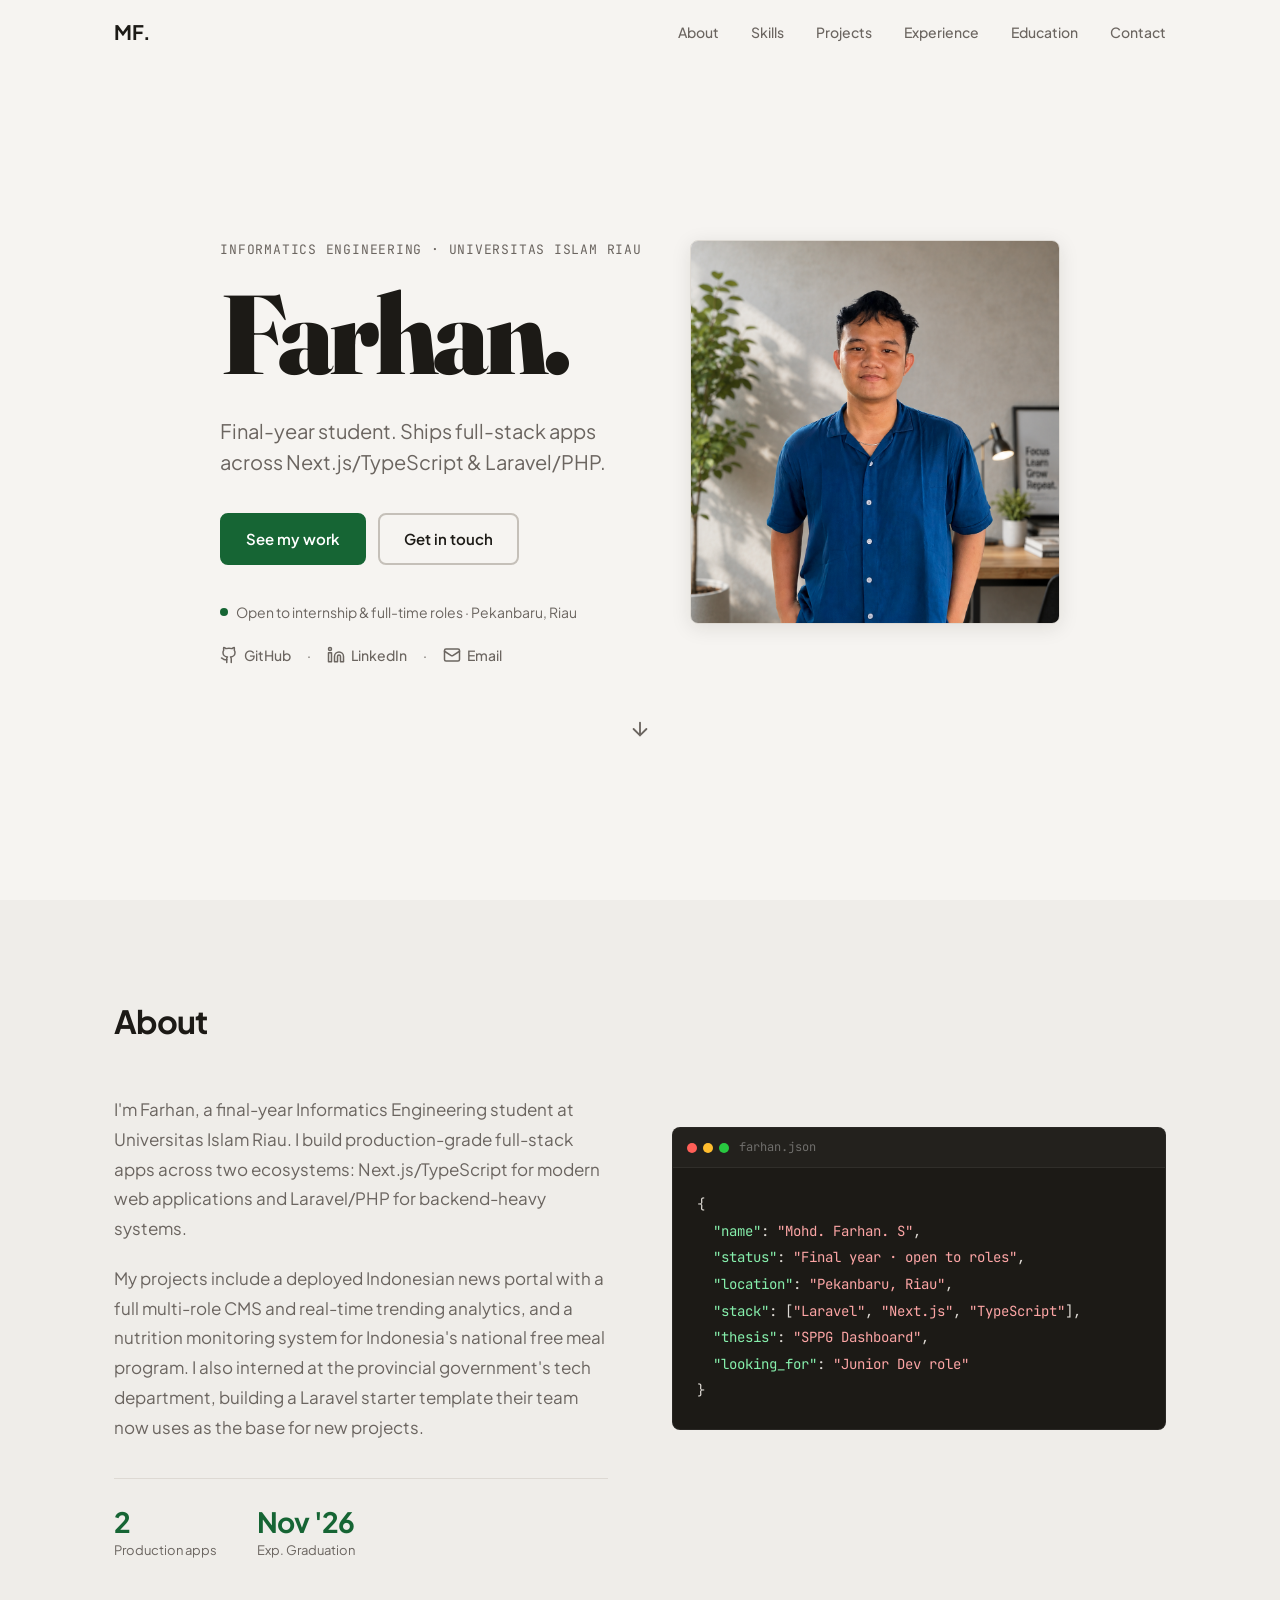
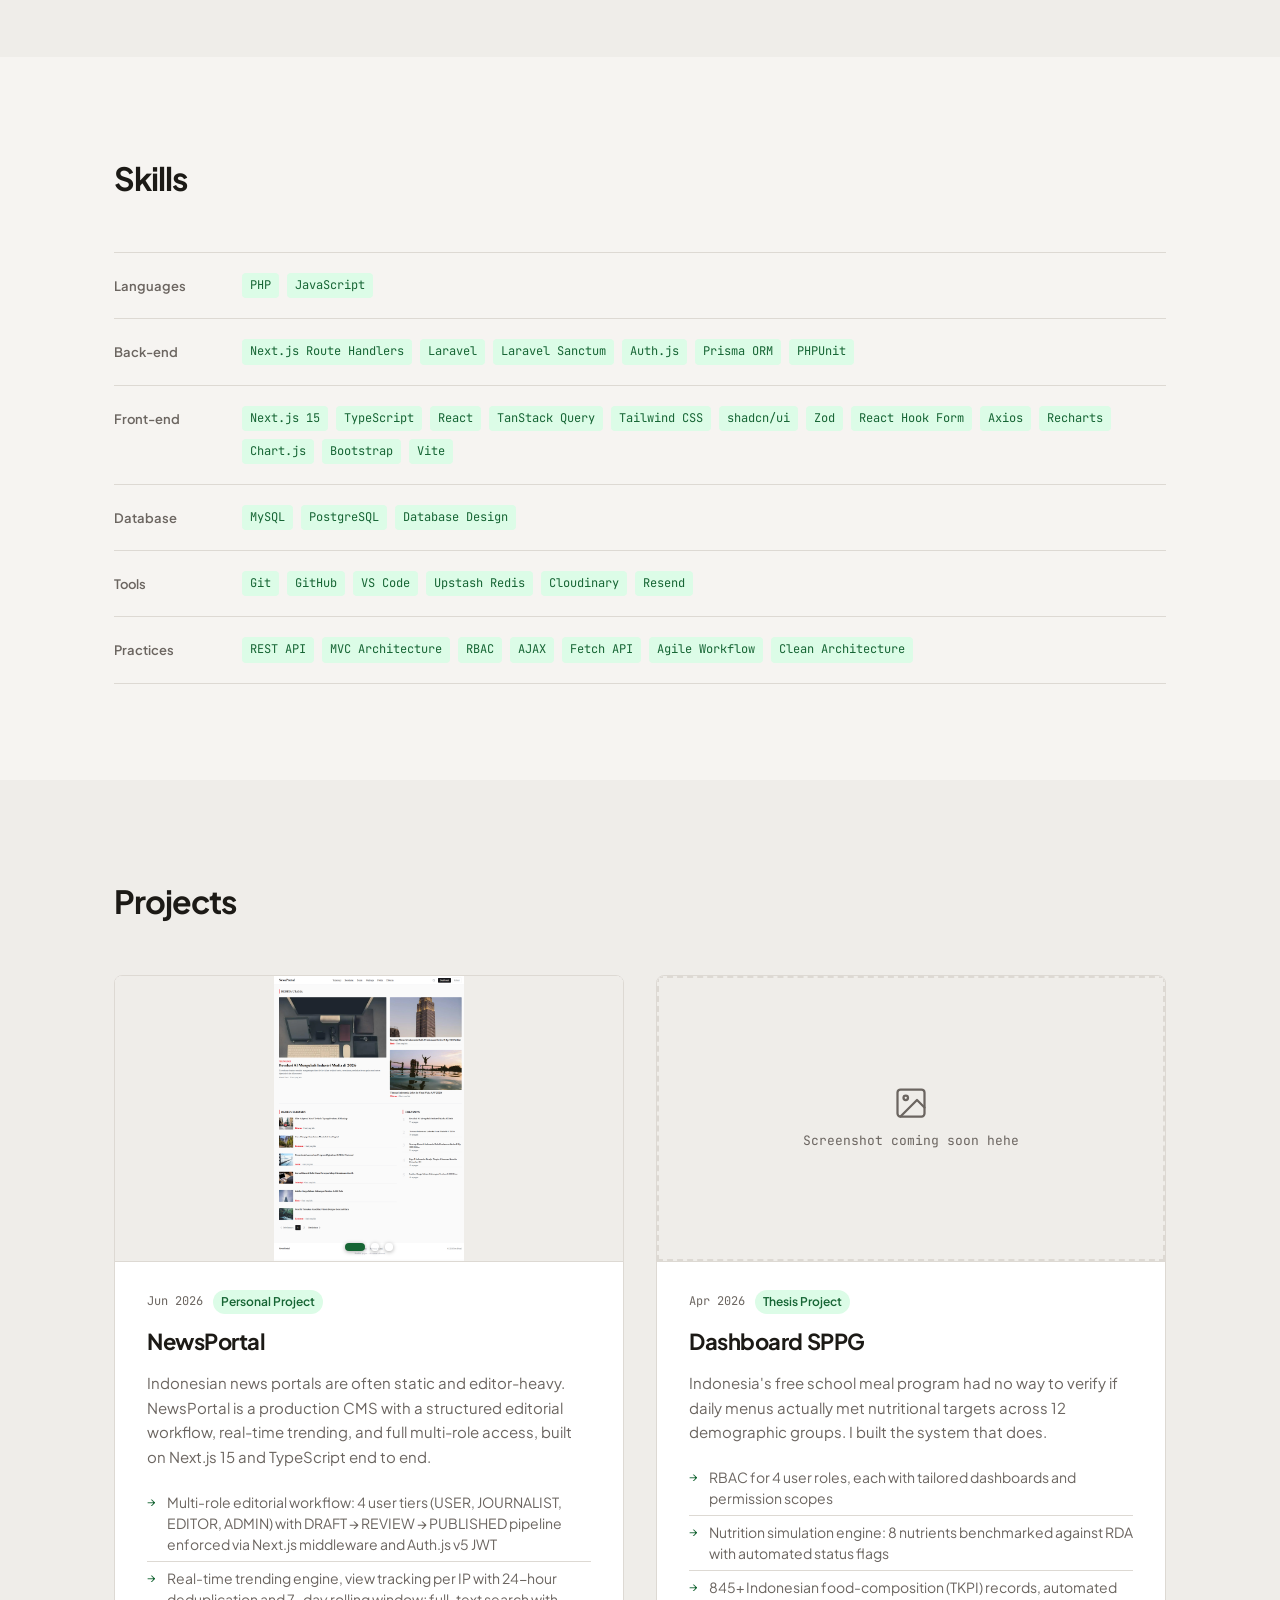
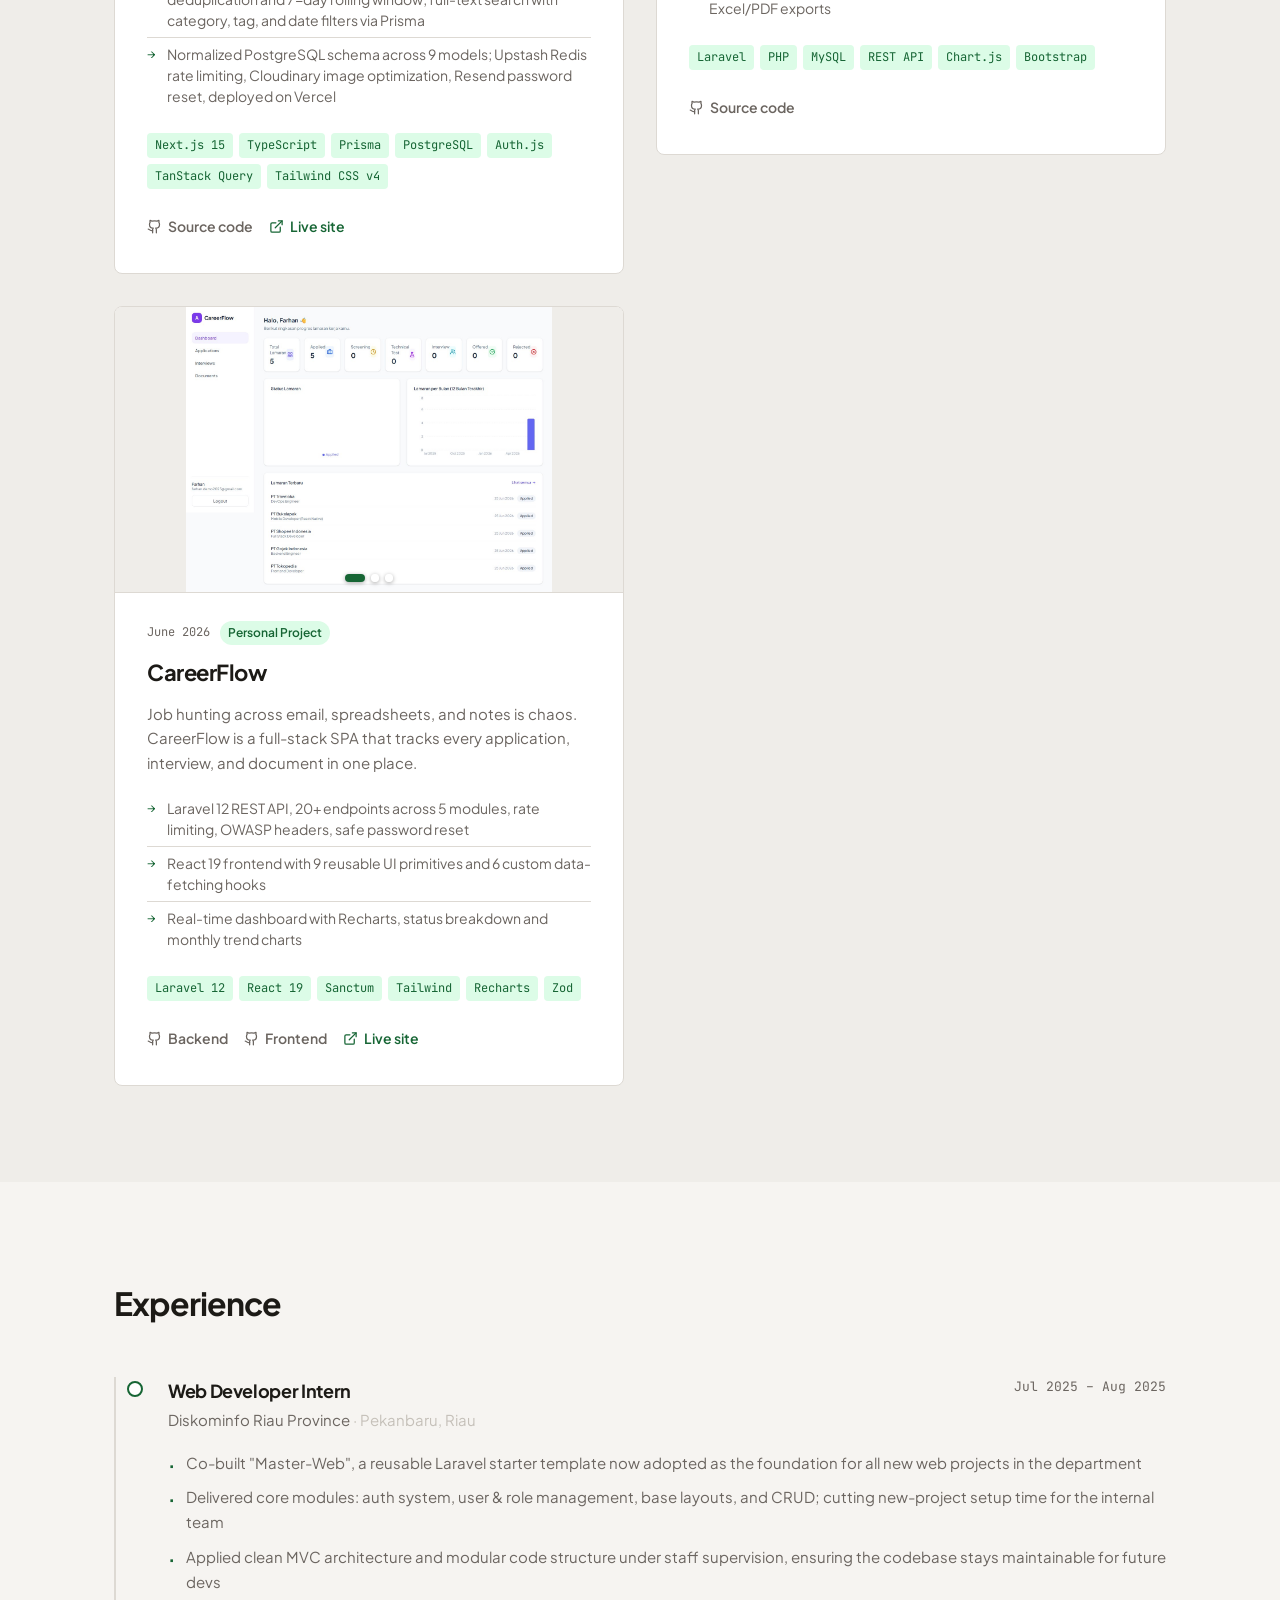
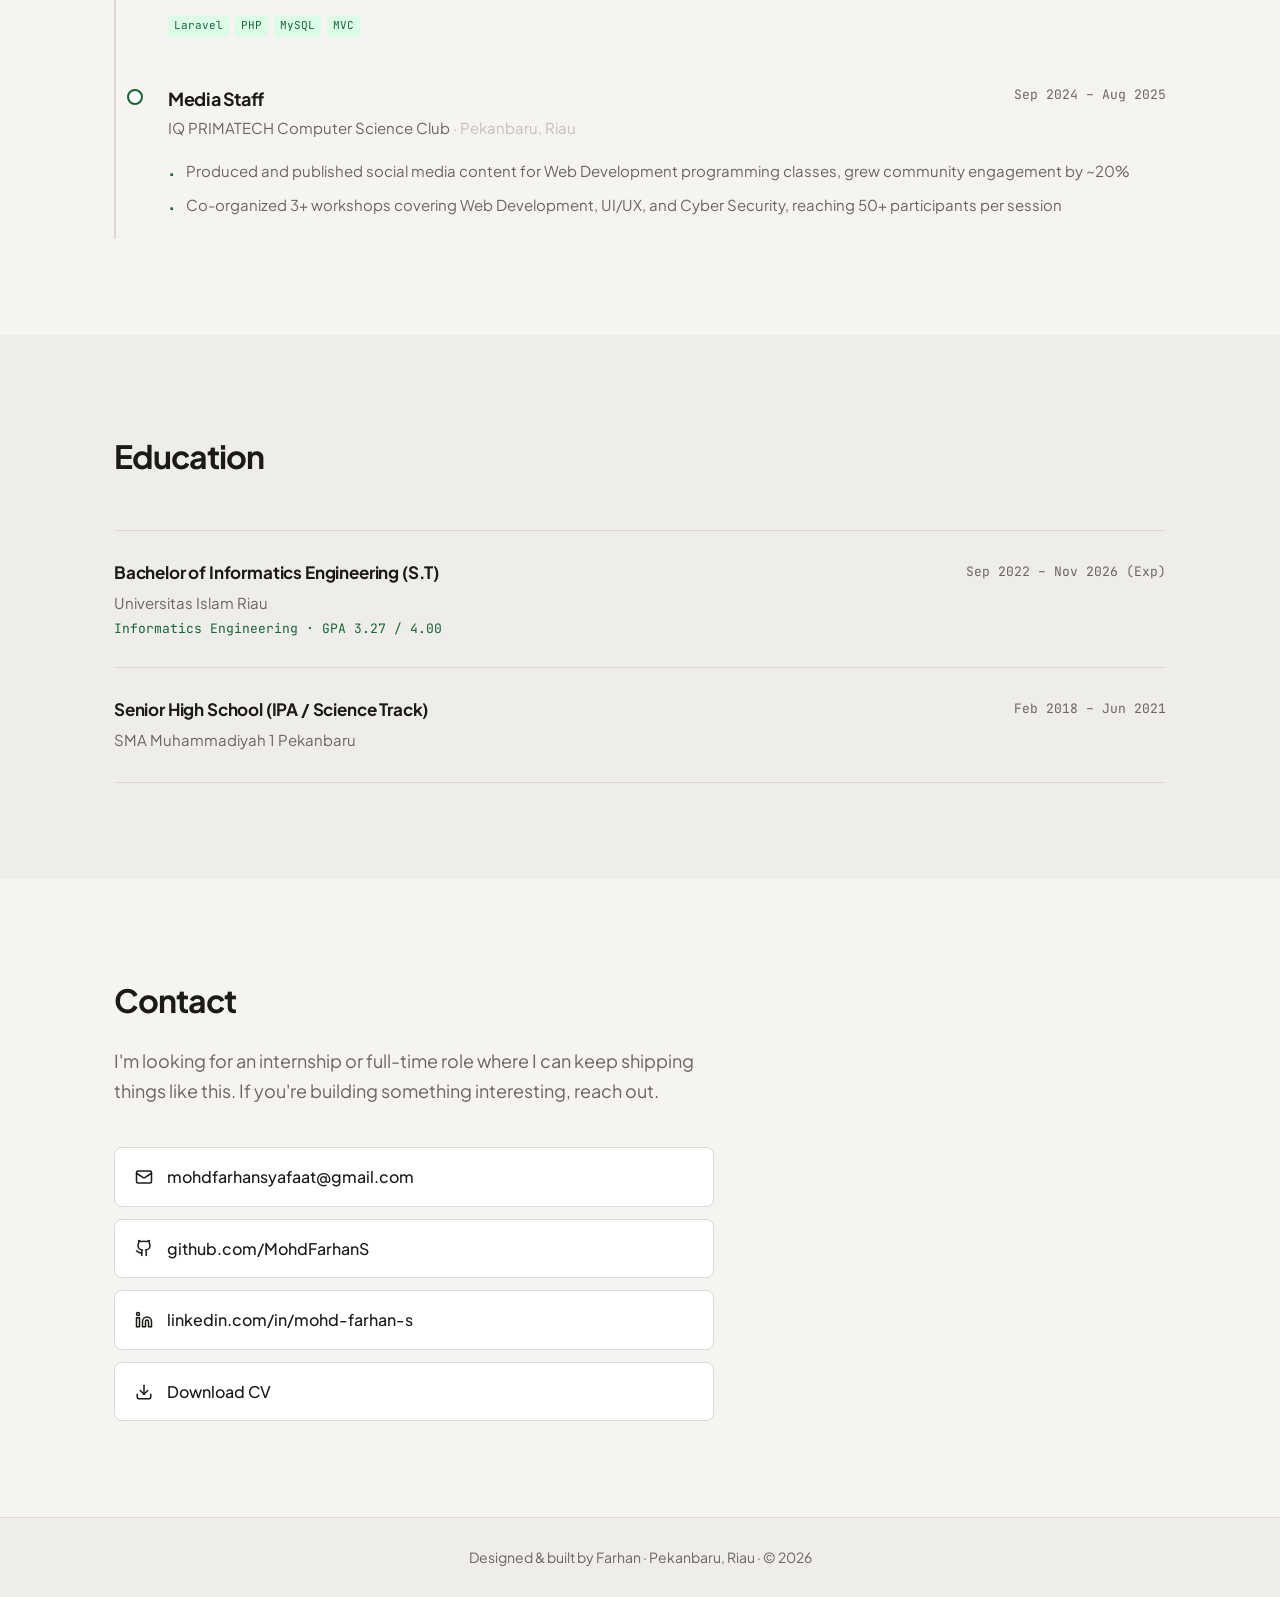
==== commit bc6365af: "edit" ====
--- a/index.html
+++ b/index.html
@@ -56,7 +56,7 @@
                 <h1 class="hero__name reveal">Farhan.</h1>
                 <p class="hero__tagline reveal">
                   Final-year student. Ships full-stack apps<br />across
-                  Laravel/PHP &amp; Next.js/TypeScript.
+                  Next.js/TypeScript &amp; Laravel/PHP.
                 </p>
                 <div class="hero__ctas reveal">
                   <a href="#projects" class="btn btn--primary">See my work</a>
@@ -193,8 +193,8 @@
               <p class="about__bio">
                 I'm Farhan, a final-year Informatics Engineering student at
                 Universitas Islam Riau. I build production-grade full-stack apps
-                across two ecosystems Laravel/PHP for backend-heavy systems, and
-                Next.js/TypeScript for modern web apps.
+                across two ecosystems: Next.js/TypeScript for modern web applications and
+                Laravel/PHP for backend-heavy systems.
               </p>
               <p class="about__bio">
                 My projects include a deployed Indonesian news portal with a
@@ -206,11 +206,11 @@
               </p>
               <div class="about__stats">
                 <div class="stat">
-                  <span class="stat__num">3</span>
+                  <span class="stat__num">2</span>
                   <span class="stat__label">Production apps</span>
                 </div>
                 <div class="stat">
-                  <span class="stat__num">Oct '26</span>
+                  <span class="stat__num">Nov '26</span>
                   <span class="stat__label">Exp. Graduation</span>
                 </div>
               </div>
@@ -876,7 +876,7 @@
                   Informatics Engineering &middot; GPA 3.27 / 4.00
                 </p>
               </div>
-              <span class="edu-item__period">Sep 2022 – Oct 2026 (Exp)</span>
+              <span class="edu-item__period">Sep 2022 – Nov 2026 (Exp)</span>
             </article>
             <article class="edu-item reveal">
               <div class="edu-item__left">
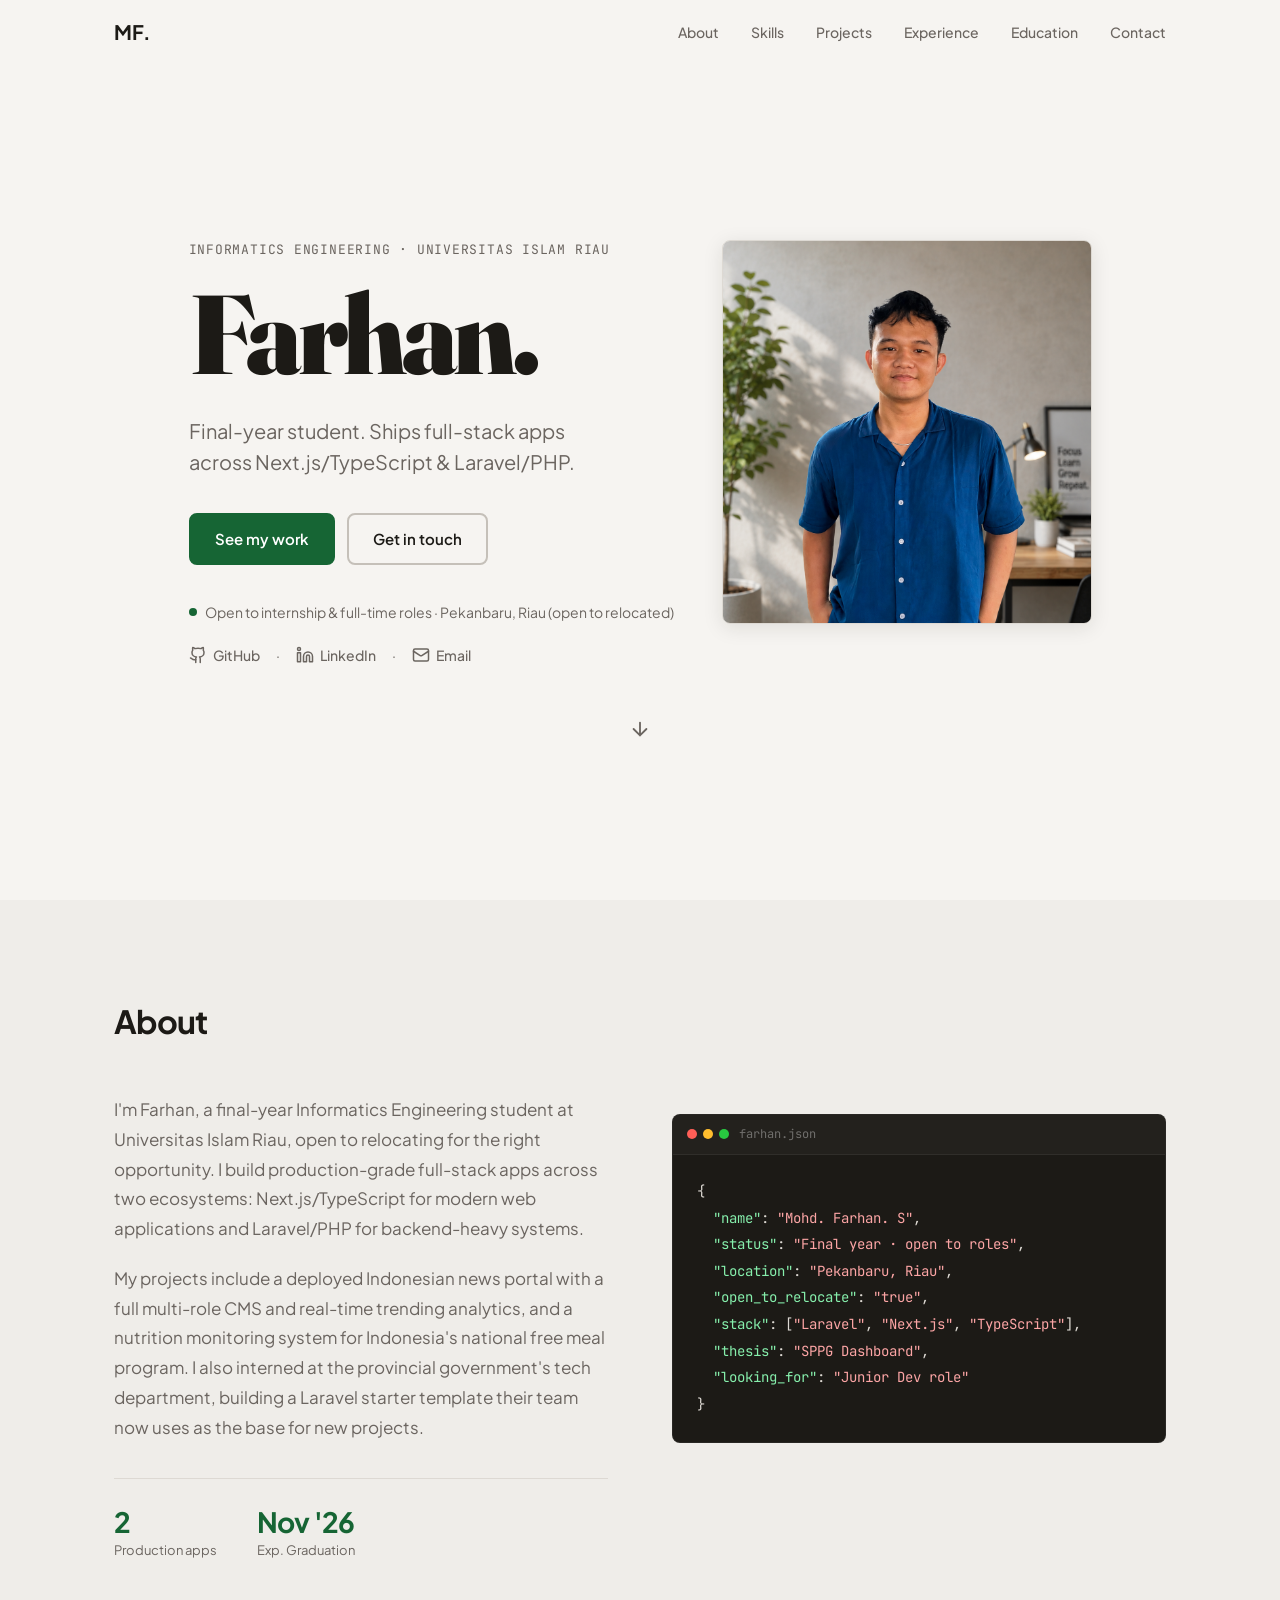
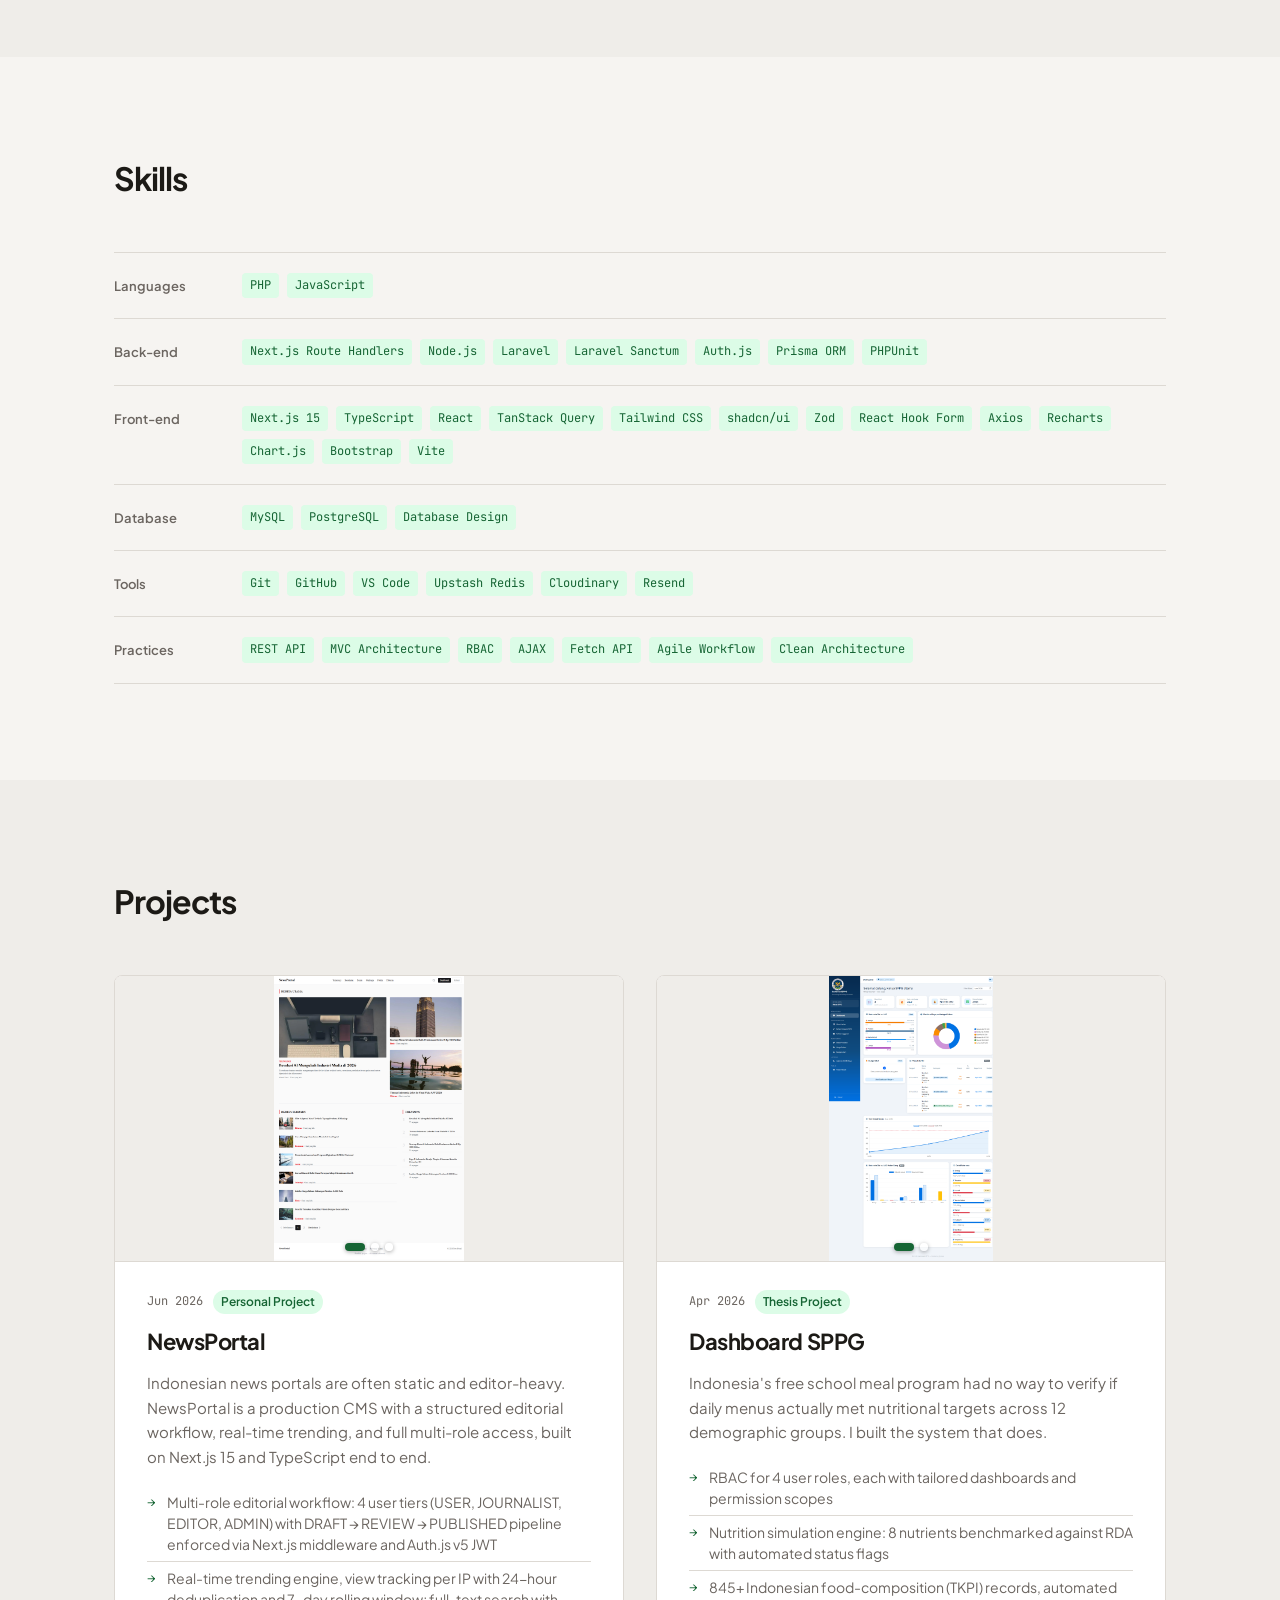
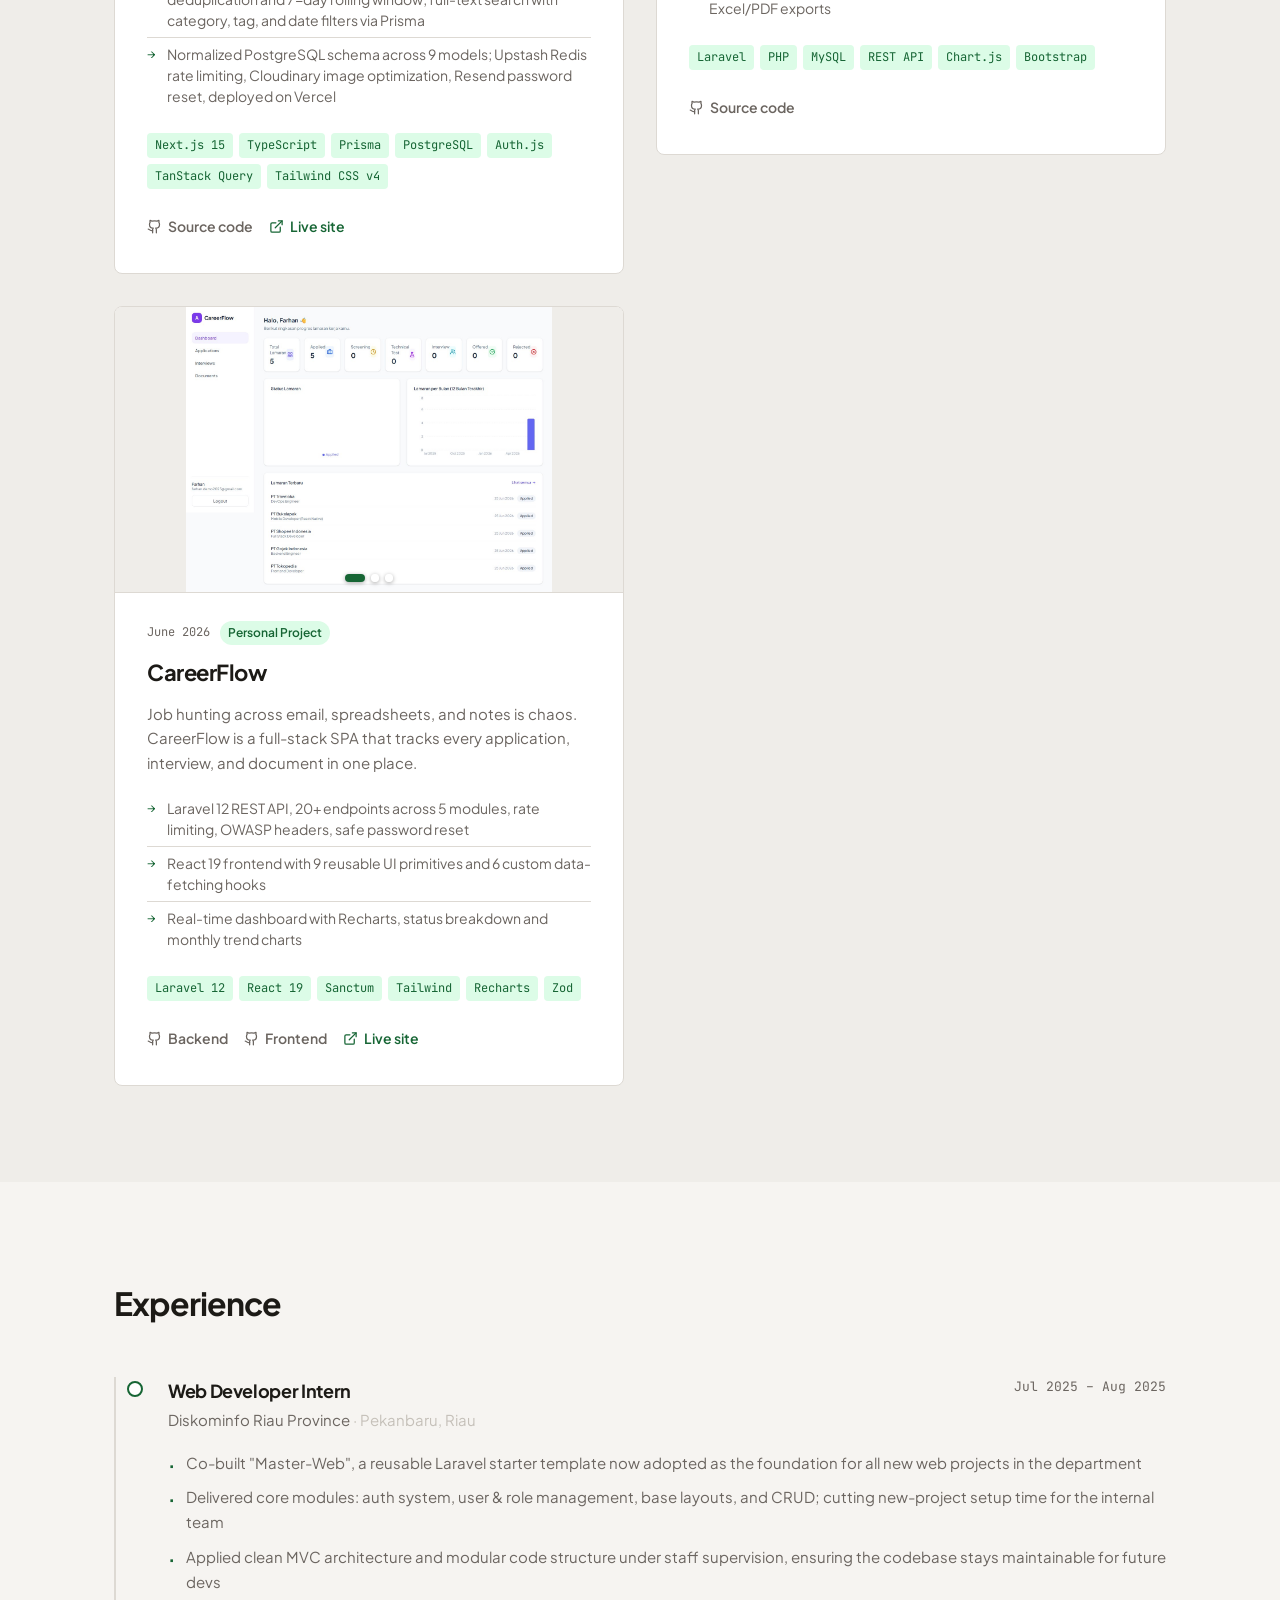
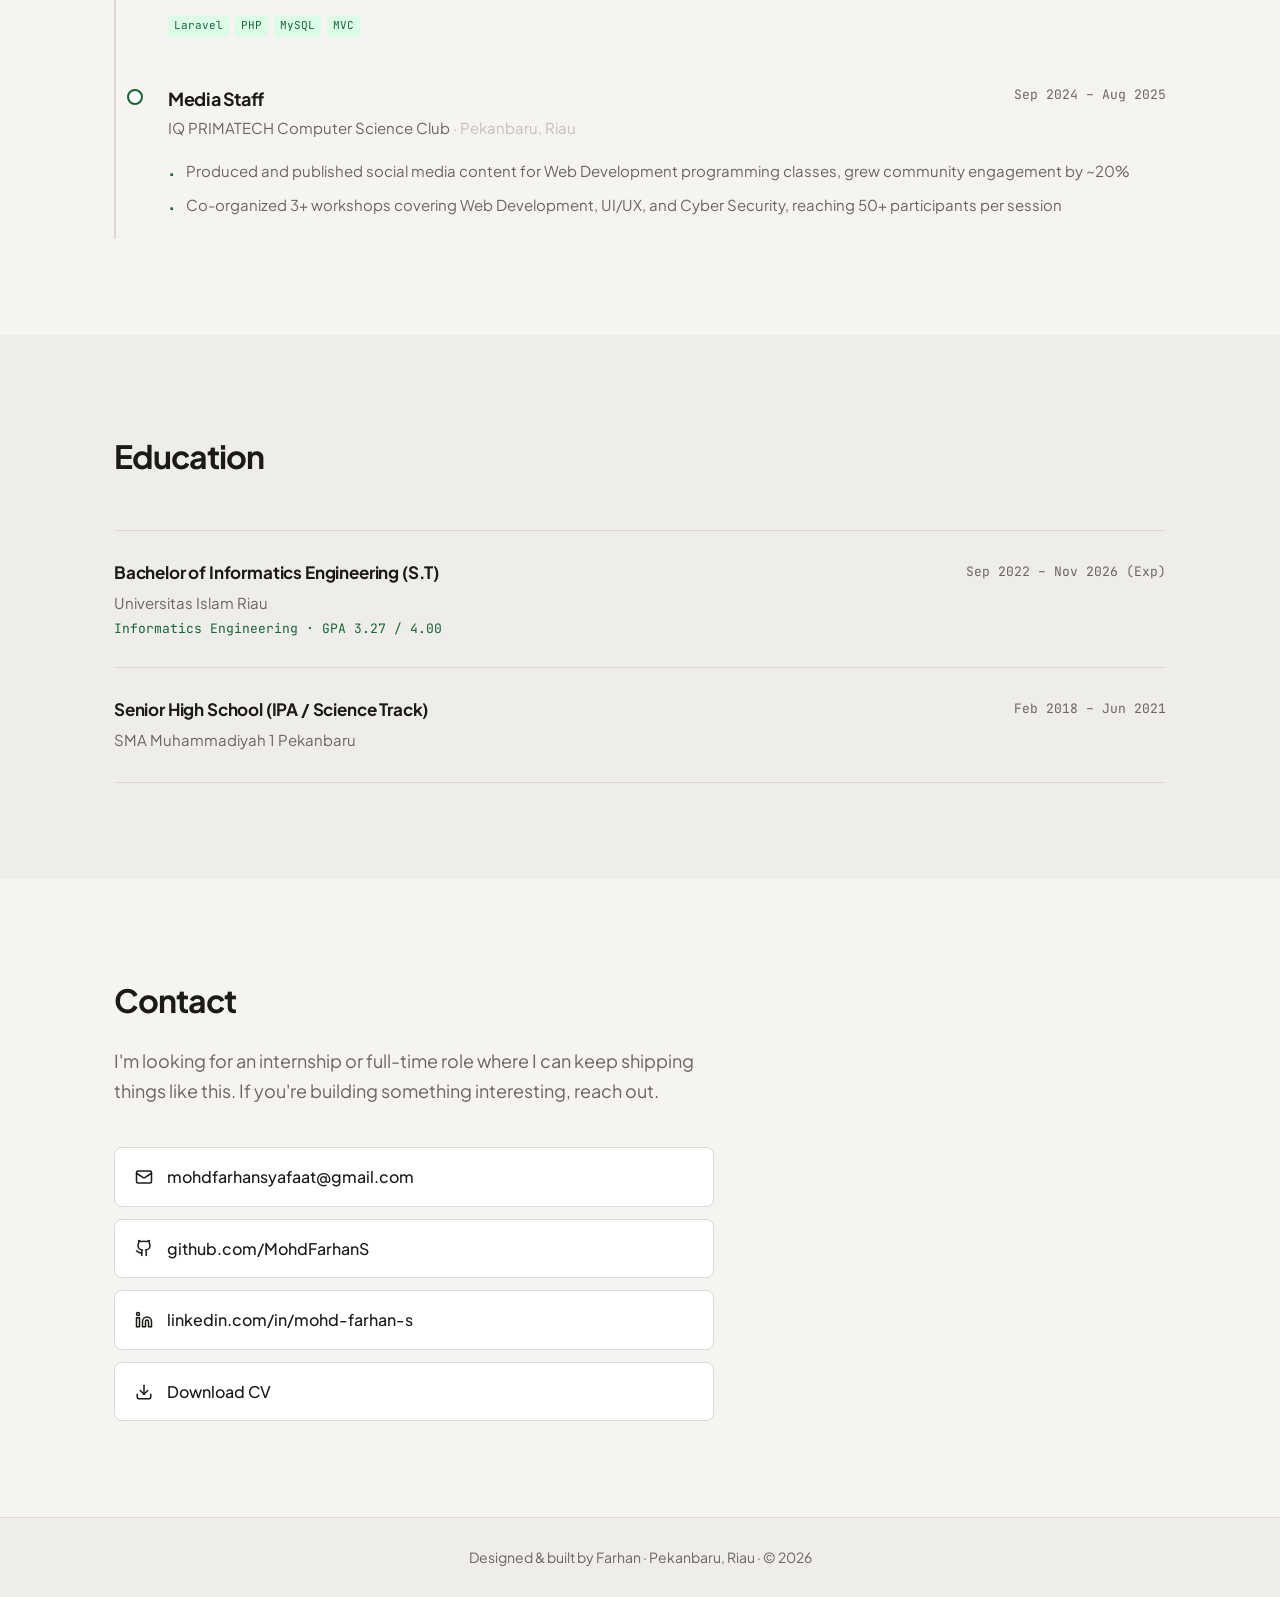
==== commit 7e28ce66: "update" ====
--- a/index.html
+++ b/index.html
@@ -65,7 +65,7 @@
                 <p class="hero__status reveal">
                   <span class="hero__status-dot" aria-hidden="true"></span>
                   Open to internship &amp; full-time roles &middot; Pekanbaru,
-                  Riau
+                  Riau (open to relocated)
                 </p>
               </div>
               <div class="profile-photo profile-photo--hero reveal">
@@ -192,9 +192,9 @@
               <h2 class="section__title">About</h2>
               <p class="about__bio">
                 I'm Farhan, a final-year Informatics Engineering student at
-                Universitas Islam Riau. I build production-grade full-stack apps
-                across two ecosystems: Next.js/TypeScript for modern web applications and
-                Laravel/PHP for backend-heavy systems.
+                Universitas Islam Riau, open to relocating for the right opportunity. 
+                I build production-grade full-stack apps across two ecosystems: Next.js/TypeScript 
+                for modern web applications and Laravel/PHP for backend-heavy systems.
               </p>
               <p class="about__bio">
                 My projects include a deployed Indonesian news portal with a
@@ -230,6 +230,7 @@
   <span class="t-key">"name"</span><span class="t-p">:</span> <span class="t-str">"Mohd. Farhan. S"</span><span class="t-p">,</span>
   <span class="t-key">"status"</span><span class="t-p">:</span> <span class="t-str">"Final year &middot; open to roles"</span><span class="t-p">,</span>
   <span class="t-key">"location"</span><span class="t-p">:</span> <span class="t-str">"Pekanbaru, Riau"</span><span class="t-p">,</span>
+  <span class="t-key">"open_to_relocate"</span><span class="t-p">:</span> <span class="t-str">"true"</span><span class="t-p">,</span>
   <span class="t-key">"stack"</span><span class="t-p">:</span> <span class="t-brace">[</span><span class="t-str">"Laravel"</span><span class="t-p">,</span> <span class="t-str">"Next.js"</span><span class="t-p">,</span> <span class="t-str">"TypeScript"</span><span class="t-brace">]</span><span class="t-p">,</span>
   <span class="t-key">"thesis"</span><span class="t-p">:</span> <span class="t-str">"SPPG Dashboard"</span><span class="t-p">,</span>
   <span class="t-key">"looking_for"</span><span class="t-p">:</span> <span class="t-str">"Junior Dev role"</span>
@@ -255,12 +256,13 @@
             <div class="skill-row">
               <span class="skill-row__label">Back-end</span>
               <div class="skill-row__tags">
-                <span class="tag">Next.js Route Handlers</span
-                ><span class="tag">Laravel</span
-                ><span class="tag">Laravel Sanctum</span
-                ><span class="tag">Auth.js</span
-                ><span class="tag">Prisma ORM</span
-                ><span class="tag">PHPUnit</span>
+                <span class="tag">Next.js Route Handlers</span>
+                <span class="tag">Node.js</span>
+                <span class="tag">Laravel</span>
+                <span class="tag">Laravel Sanctum</span>
+                <span class="tag">Auth.js</span>
+                <span class="tag">Prisma ORM</span>
+                <span class="tag">PHPUnit</span>
               </div>
             </div>
             <div class="skill-row">
@@ -487,14 +489,6 @@
                       <img
                         src="images/projects/dashboard-sppg/02.jpg"
                         alt="Dashboard SPPG — manajemen peran dan hak akses RBAC untuk 4 role pengguna"
-                        loading="lazy"
-                        onerror="this.closest('.project-slider__slide').remove()"
-                      />
-                    </div>
-                    <div class="project-slider__slide">
-                      <img
-                        src="images/projects/dashboard-sppg/03.jpg"
-                        alt="Dashboard SPPG — laporan simulasi nutrisi harian dan ekspor Excel/PDF"
                         loading="lazy"
                         onerror="this.closest('.project-slider__slide').remove()"
                       />
@@ -972,7 +966,7 @@
                 linkedin.com/in/mohd-farhan-s
               </a>
               <a
-                href="files/CV-Mohd-Farhan-S.pdf"
+                href="files/MOHD.Farhan.S-Resume.pdf"
                 target="_blank"
                 rel="noopener noreferrer"
                 class="contact__link"
--- a/style.css
+++ b/style.css
@@ -248,7 +248,7 @@
 }
 .hero__status {
   display: flex;
-  align-items: center;
+  align-items: flex-start;
   gap: 8px;
   font-size: 0.875rem;
   color: var(--text-muted);
@@ -258,6 +258,7 @@
   flex-shrink: 0;
   width: 8px;
   height: 8px;
+  margin-top: 7px;
   border-radius: 50%;
   background: var(--accent);
   animation: status-pulse 2.4s ease-in-out infinite;
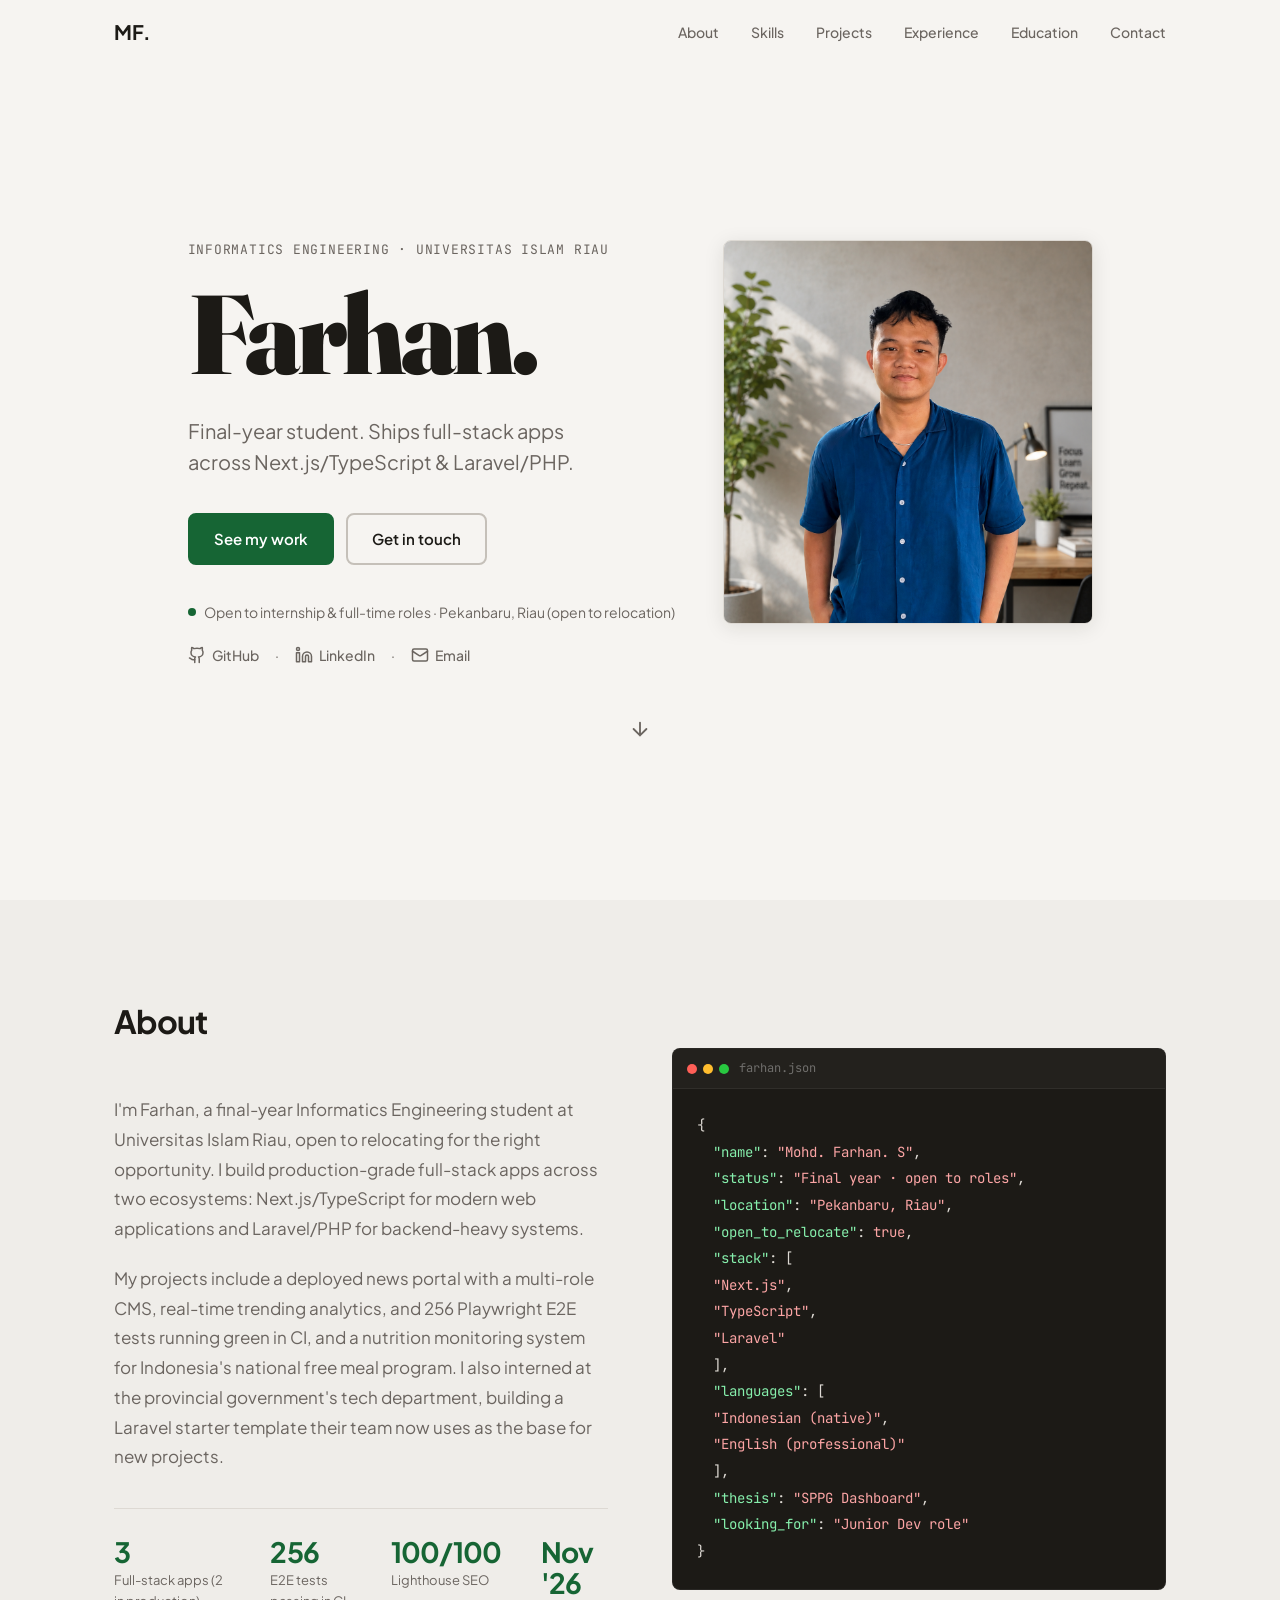
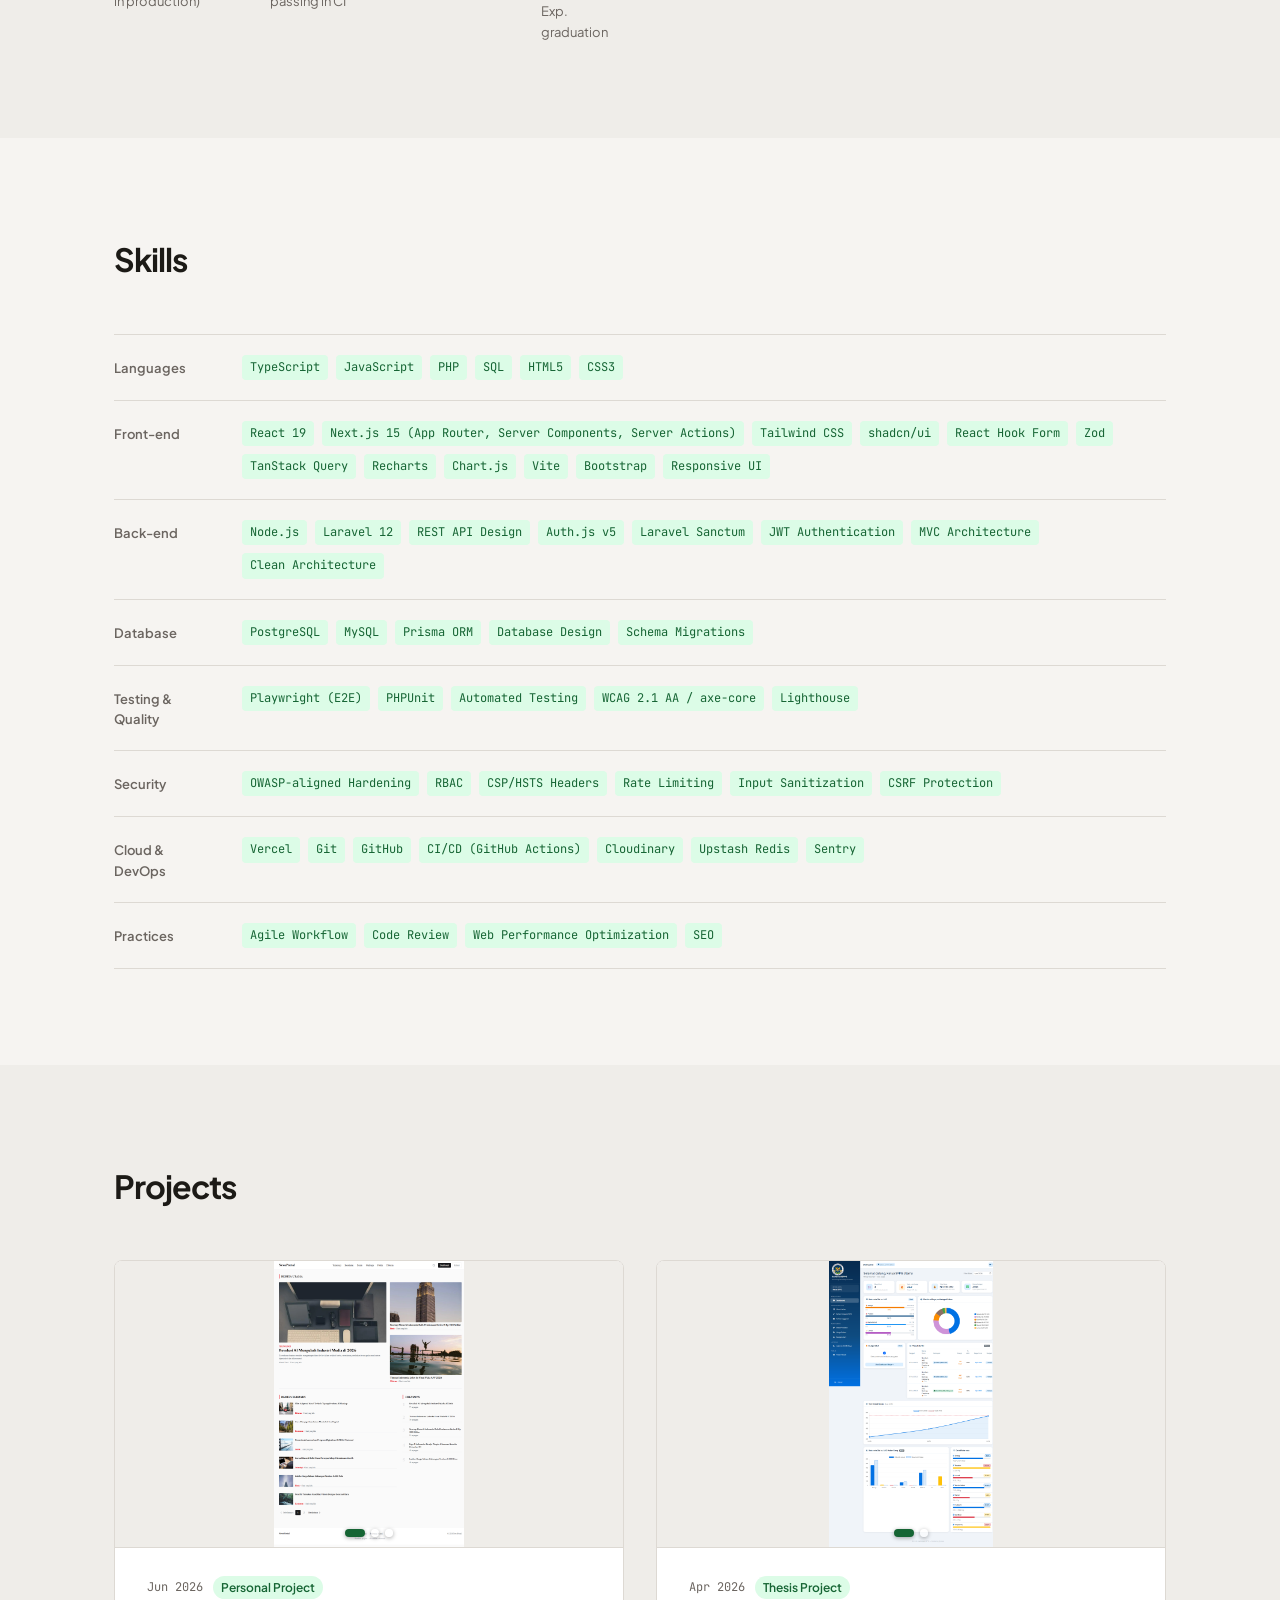
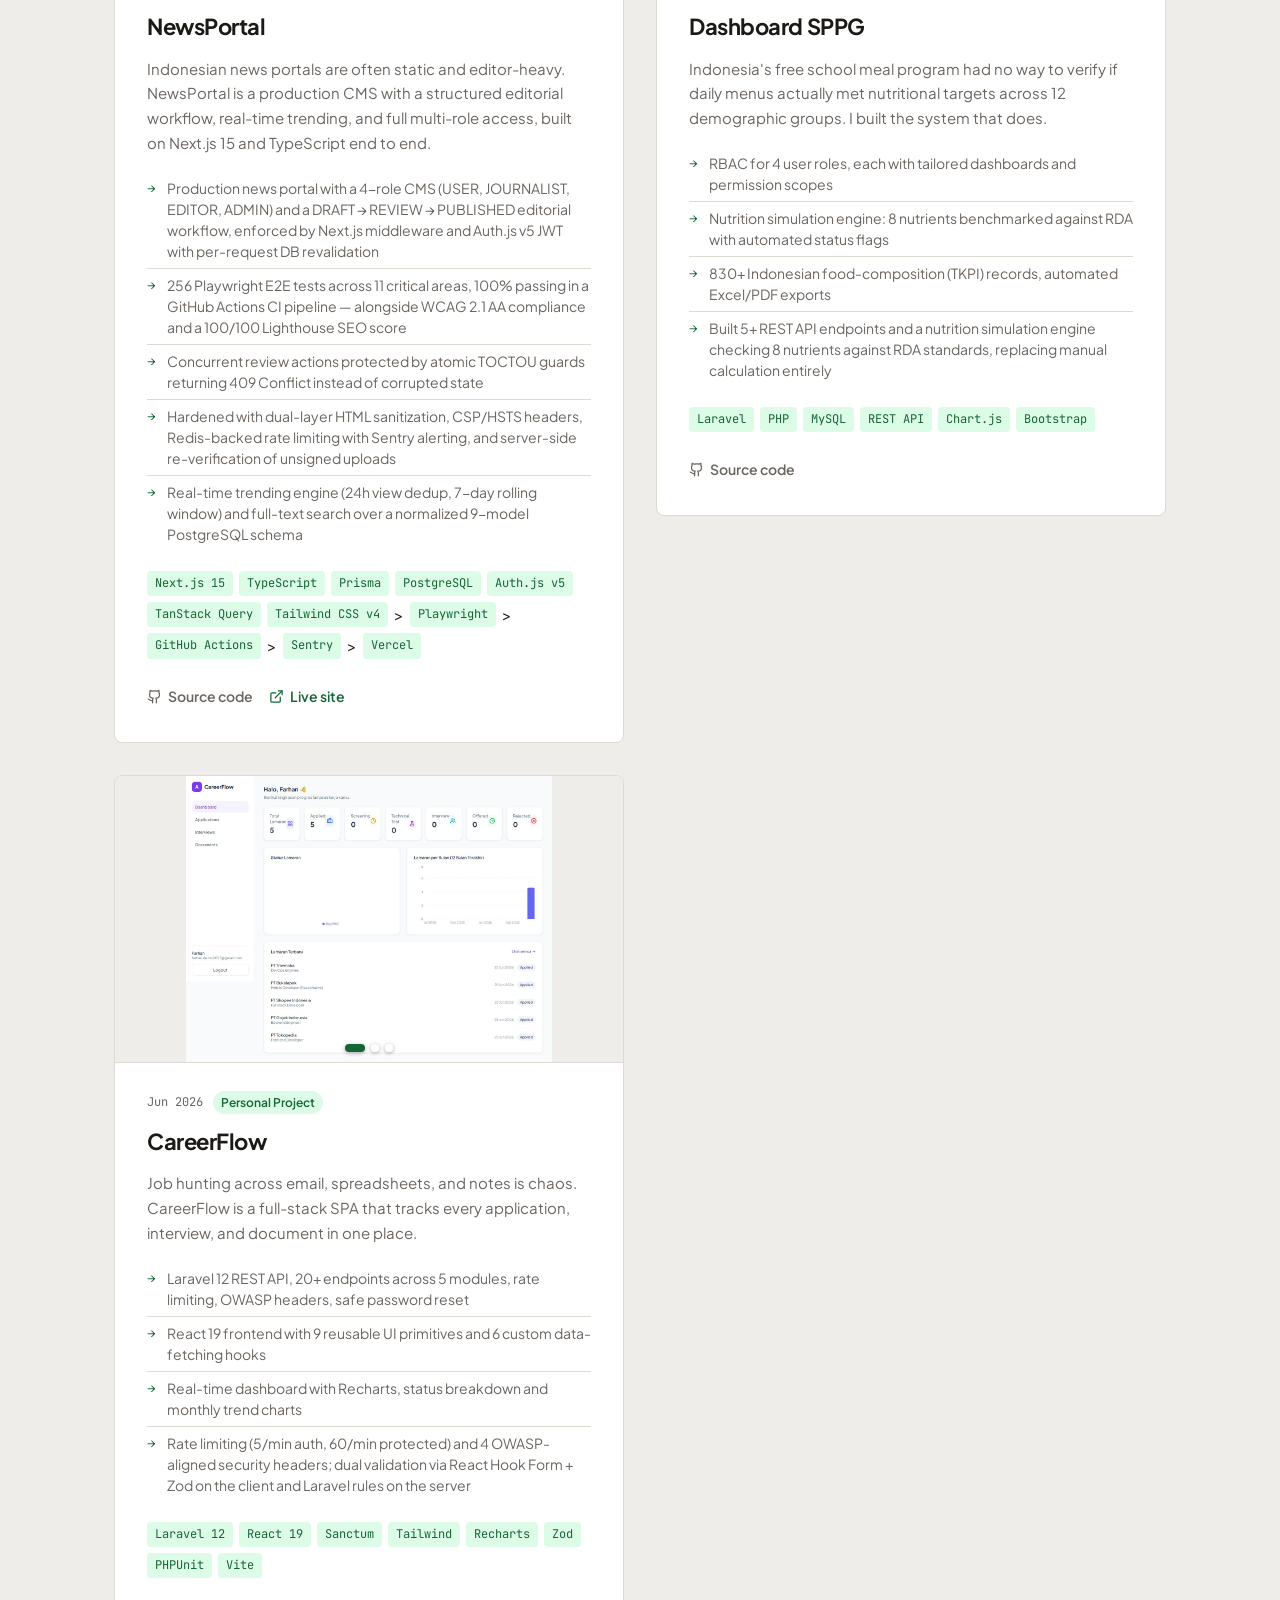
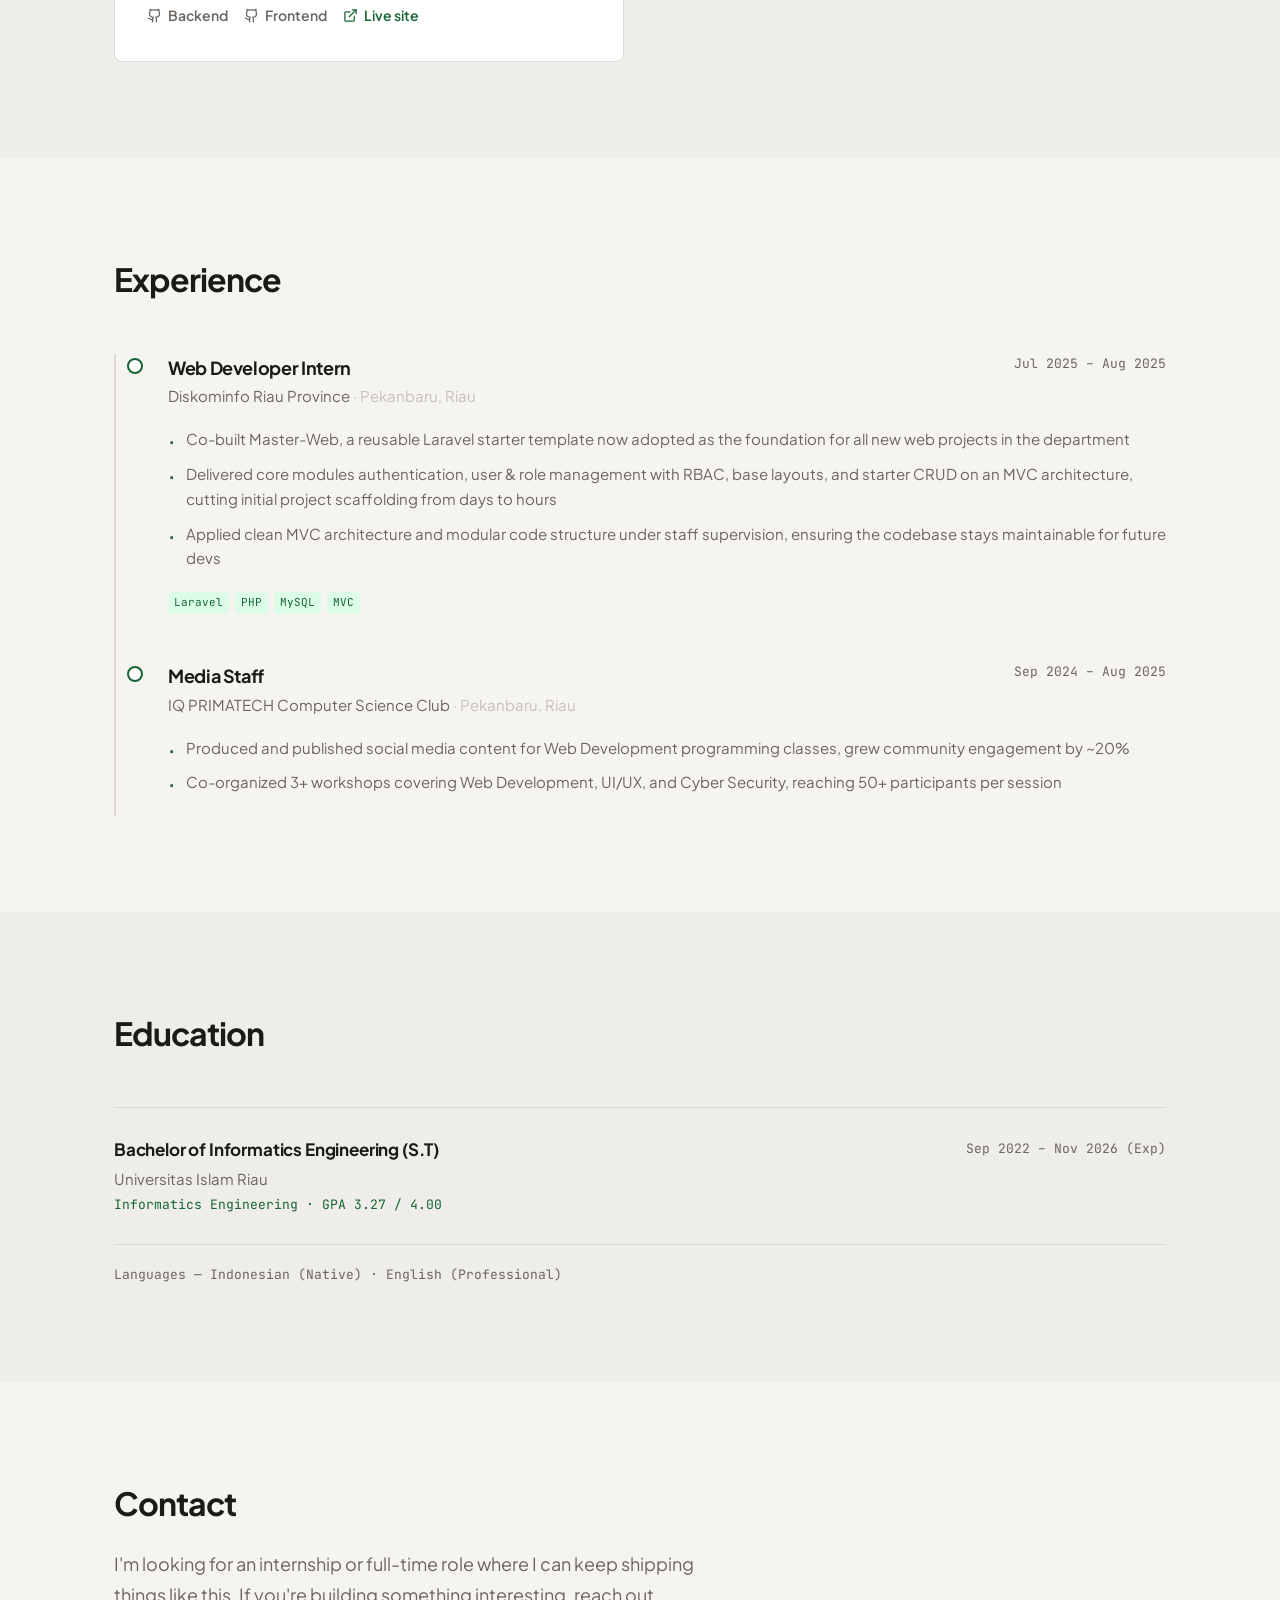
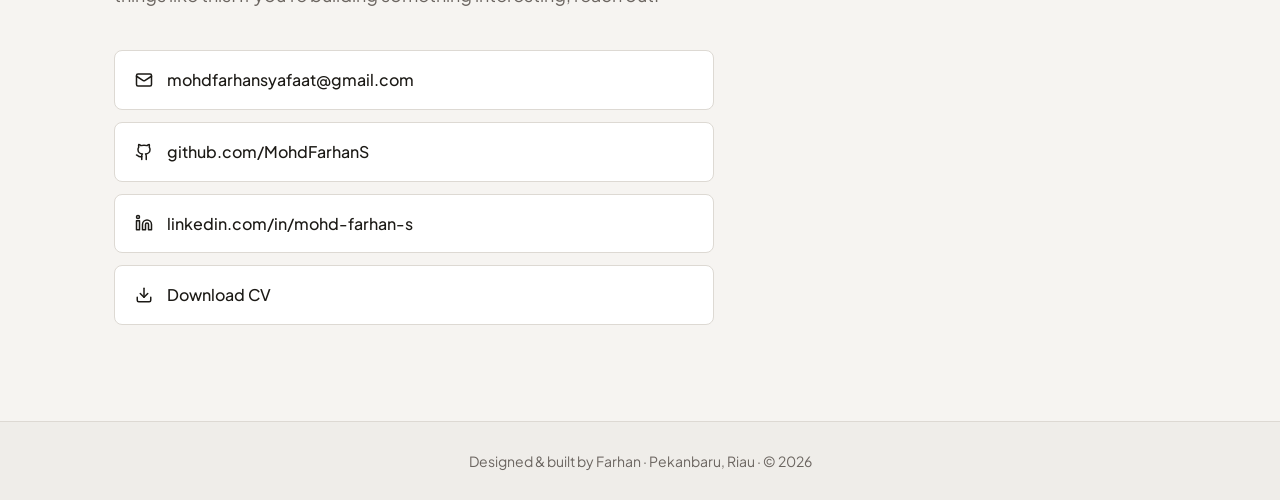
==== commit c4c72973: "Fix mobile horizontal scroll and long skill tag wrapping Skill tags used white-space: nowrap, so the" ====
--- a/index.html
+++ b/index.html
@@ -8,7 +8,75 @@
       content="Mohd. Farhan. S — Full-stack web developer from Pekanbaru, Riau. Final-year Informatics Engineering student shipping production apps across Laravel/PHP and Next.js/TypeScript."
     />
     <meta name="author" content="Mohd. Farhan. S" />
-    <title>Mohd. Farhan. S — Developer</title>
+    <title>Mohd. Farhan. S - Developer</title>
+    <link rel="canonical" href="https://farhans.my.id/" />
+    <link rel="icon" href="favicon.svg" type="image/svg+xml" />
+
+    <!-- Open Graph -->
+    <meta property="og:type" content="website" />
+    <meta property="og:site_name" content="Mohd. Farhan. S" />
+    <meta property="og:url" content="https://farhans.my.id/" />
+    <meta
+      property="og:title"
+      content="Mohd. Farhan. S — Full-Stack Developer"
+    />
+    <meta
+      property="og:description"
+      content="Full-stack web developer from Pekanbaru, Riau. Final-year Informatics Engineering student shipping production apps across Laravel/PHP and Next.js/TypeScript."
+    />
+    <meta
+      property="og:image"
+      content="https://farhans.my.id/images/og-image.png"
+    />
+    <meta property="og:image:width" content="1200" />
+    <meta property="og:image:height" content="630" />
+    <meta
+      property="og:image:alt"
+      content="Mohd. Farhan. S — Full-Stack Developer portfolio"
+    />
+
+    <!-- Twitter -->
+    <meta name="twitter:card" content="summary_large_image" />
+    <meta
+      name="twitter:title"
+      content="Mohd. Farhan. S - Full-Stack Developer"
+    />
+    <meta
+      name="twitter:description"
+      content="Full-stack web developer from Pekanbaru, Riau. Final-year Informatics Engineering student shipping production apps across Laravel/PHP and Next.js/TypeScript."
+    />
+    <meta
+      name="twitter:image"
+      content="https://farhans.my.id/images/og-image.png"
+    />
+
+    <script type="application/ld+json">
+      {
+        "@context": "https://schema.org",
+        "@type": "Person",
+        "name": "Mohd. Farhan. S",
+        "jobTitle": "Full-Stack Developer",
+        "url": "https://farhans.my.id/",
+        "image": "https://farhans.my.id/images/og-image.png",
+        "email": "mailto:mohdfarhansyafaat@gmail.com",
+        "address": {
+          "@type": "PostalAddress",
+          "addressLocality": "Pekanbaru",
+          "addressRegion": "Riau",
+          "addressCountry": "ID"
+        },
+        "alumniOf": {
+          "@type": "CollegeOrUniversity",
+          "name": "Universitas Islam Riau"
+        },
+        "knowsLanguage": ["Indonesian", "English"],
+        "sameAs": [
+          "https://github.com/MohdFarhanS",
+          "https://linkedin.com/in/mohd-farhan-s"
+        ]
+      }
+    </script>
+
     <link rel="preconnect" href="https://fonts.googleapis.com" />
     <link rel="preconnect" href="https://fonts.gstatic.com" crossorigin />
     <link
@@ -65,7 +133,7 @@
                 <p class="hero__status reveal">
                   <span class="hero__status-dot" aria-hidden="true"></span>
                   Open to internship &amp; full-time roles &middot; Pekanbaru,
-                  Riau (open to relocated)
+                  Riau (open to relocation)
                 </p>
               </div>
               <div class="profile-photo profile-photo--hero reveal">
@@ -192,26 +260,38 @@
               <h2 class="section__title">About</h2>
               <p class="about__bio">
                 I'm Farhan, a final-year Informatics Engineering student at
-                Universitas Islam Riau, open to relocating for the right opportunity. 
-                I build production-grade full-stack apps across two ecosystems: Next.js/TypeScript 
-                for modern web applications and Laravel/PHP for backend-heavy systems.
+                Universitas Islam Riau, open to relocating for the right
+                opportunity. I build production-grade full-stack apps across two
+                ecosystems: Next.js/TypeScript for modern web applications and
+                Laravel/PHP for backend-heavy systems.
               </p>
               <p class="about__bio">
-                My projects include a deployed Indonesian news portal with a
-                full multi-role CMS and real-time trending analytics, and a
-                nutrition monitoring system for Indonesia's national free meal
-                program. I also interned at the provincial government's tech
-                department, building a Laravel starter template their team now
-                uses as the base for new projects.
+                My projects include a deployed news portal with a multi-role
+                CMS, real-time trending analytics, and 256 Playwright E2E tests
+                running green in CI, and a nutrition monitoring system for
+                Indonesia's national free meal program. I also interned at the
+                provincial government's tech department, building a Laravel
+                starter template their team now uses as the base for new
+                projects.
               </p>
               <div class="about__stats">
                 <div class="stat">
-                  <span class="stat__num">2</span>
-                  <span class="stat__label">Production apps</span>
+                  <span class="stat__num">3</span>
+                  <span class="stat__label"
+                    >Full-stack apps (2 in production)</span
+                  >
+                </div>
+                <div class="stat">
+                  <span class="stat__num">256</span>
+                  <span class="stat__label">E2E tests passing in CI</span>
+                </div>
+                <div class="stat">
+                  <span class="stat__num">100/100</span>
+                  <span class="stat__label">Lighthouse SEO</span>
                 </div>
                 <div class="stat">
                   <span class="stat__num">Nov '26</span>
-                  <span class="stat__label">Exp. Graduation</span>
+                  <span class="stat__label">Exp. graduation</span>
                 </div>
               </div>
             </div>
@@ -230,8 +310,16 @@
   <span class="t-key">"name"</span><span class="t-p">:</span> <span class="t-str">"Mohd. Farhan. S"</span><span class="t-p">,</span>
   <span class="t-key">"status"</span><span class="t-p">:</span> <span class="t-str">"Final year &middot; open to roles"</span><span class="t-p">,</span>
   <span class="t-key">"location"</span><span class="t-p">:</span> <span class="t-str">"Pekanbaru, Riau"</span><span class="t-p">,</span>
-  <span class="t-key">"open_to_relocate"</span><span class="t-p">:</span> <span class="t-str">"true"</span><span class="t-p">,</span>
-  <span class="t-key">"stack"</span><span class="t-p">:</span> <span class="t-brace">[</span><span class="t-str">"Laravel"</span><span class="t-p">,</span> <span class="t-str">"Next.js"</span><span class="t-p">,</span> <span class="t-str">"TypeScript"</span><span class="t-brace">]</span><span class="t-p">,</span>
+  <span class="t-key">"open_to_relocate"</span><span class="t-p">:</span> <span class="t-str">true</span><span class="t-p">,</span>
+  <span class="t-key">"stack"</span><span class="t-p">:</span> <span class="t-brace">[</span>
+  <span class="t-str">"Next.js"</span><span class="t-p">,</span> 
+  <span class="t-str">"TypeScript"</span><span class="t-p">,</span> 
+  <span class="t-str">"Laravel"</span>
+  <span class="t-brace">]</span><span class="t-p">,</span>
+  <span class="t-key">"languages"</span><span class="t-p">:</span> <span class="t-brace">[</span>
+  <span class="t-str">"Indonesian (native)"</span><span class="t-p">,</span> 
+  <span class="t-str">"English (professional)"</span>
+  <span class="t-brace">]</span><span class="t-p">,</span>
   <span class="t-key">"thesis"</span><span class="t-p">:</span> <span class="t-str">"SPPG Dashboard"</span><span class="t-p">,</span>
   <span class="t-key">"looking_for"</span><span class="t-p">:</span> <span class="t-str">"Junior Dev role"</span>
 <span class="t-brace">}</span></code></pre>
@@ -250,62 +338,97 @@
             <div class="skill-row">
               <span class="skill-row__label">Languages</span>
               <div class="skill-row__tags">
-                <span class="tag">PHP</span><span class="tag">JavaScript</span>
+                <span class="tag">TypeScript </span>
+                <span class="tag">JavaScript</span>
+                <span class="tag">PHP</span>
+                <span class="tag">SQL</span>
+                <span class="tag">HTML5</span>
+                <span class="tag">CSS3</span>
+              </div>
+            </div>
+            <div class="skill-row">
+              <span class="skill-row__label">Front-end</span>
+              <div class="skill-row__tags">
+                <span class="tag">React 19</span>
+                <span class="tag"
+                  >Next.js 15 (App Router, Server Components, Server
+                  Actions)</span
+                >
+                <span class="tag">Tailwind CSS</span>
+                <span class="tag">shadcn/ui</span>
+                <span class="tag">React Hook Form</span>
+                <span class="tag">Zod</span>
+                <span class="tag">TanStack Query</span>
+                <span class="tag">Recharts</span>
+                <span class="tag">Chart.js</span>
+                <span class="tag">Vite</span>
+                <span class="tag">Bootstrap</span>
+                <span class="tag">Responsive UI</span>
               </div>
             </div>
             <div class="skill-row">
               <span class="skill-row__label">Back-end</span>
               <div class="skill-row__tags">
-                <span class="tag">Next.js Route Handlers</span>
                 <span class="tag">Node.js</span>
-                <span class="tag">Laravel</span>
+                <span class="tag">Laravel 12</span>
+                <span class="tag">REST API Design</span>
+                <span class="tag">Auth.js v5</span>
                 <span class="tag">Laravel Sanctum</span>
-                <span class="tag">Auth.js</span>
-                <span class="tag">Prisma ORM</span>
-                <span class="tag">PHPUnit</span>
-              </div>
-            </div>
-            <div class="skill-row">
-              <span class="skill-row__label">Front-end</span>
-              <div class="skill-row__tags">
-                <span class="tag">Next.js 15</span
-                ><span class="tag">TypeScript</span
-                ><span class="tag">React</span
-                ><span class="tag">TanStack Query</span
-                ><span class="tag">Tailwind CSS</span
-                ><span class="tag">shadcn/ui</span><span class="tag">Zod</span
-                ><span class="tag">React Hook Form</span
-                ><span class="tag">Axios</span><span class="tag">Recharts</span
-                ><span class="tag">Chart.js</span
-                ><span class="tag">Bootstrap</span><span class="tag">Vite</span>
+                <span class="tag">JWT Authentication</span>
+                <span class="tag">MVC Architecture</span>
+                <span class="tag">Clean Architecture</span>
               </div>
             </div>
             <div class="skill-row">
               <span class="skill-row__label">Database</span>
               <div class="skill-row__tags">
-                <span class="tag">MySQL</span><span class="tag">PostgreSQL</span
-                ><span class="tag">Database Design</span>
+                <span class="tag">PostgreSQL </span>
+                <span class="tag">MySQL</span>
+                <span class="tag">Prisma ORM</span>
+                <span class="tag">Database Design</span>
+                <span class="tag">Schema Migrations</span>
               </div>
             </div>
             <div class="skill-row">
-              <span class="skill-row__label">Tools</span>
+              <span class="skill-row__label">Testing & Quality</span>
               <div class="skill-row__tags">
-                <span class="tag">Git</span><span class="tag">GitHub</span
-                ><span class="tag">VS Code</span
-                ><span class="tag">Upstash Redis</span
-                ><span class="tag">Cloudinary</span
-                ><span class="tag">Resend</span>
+                <span class="tag">Playwright (E2E)</span>
+                <span class="tag">PHPUnit</span>
+                <span class="tag">Automated Testing</span>
+                <span class="tag">WCAG 2.1 AA / axe-core</span>
+                <span class="tag">Lighthouse</span>
+              </div>
+            </div>
+            <div class="skill-row">
+              <span class="skill-row__label">Security</span>
+              <div class="skill-row__tags">
+                <span class="tag">OWASP-aligned Hardening</span>
+                <span class="tag">RBAC</span>
+                <span class="tag">CSP/HSTS Headers</span>
+                <span class="tag">Rate Limiting</span>
+                <span class="tag">Input Sanitization</span>
+                <span class="tag">CSRF Protection</span>
+              </div>
+            </div>
+            <div class="skill-row">
+              <span class="skill-row__label">Cloud & DevOps</span>
+              <div class="skill-row__tags">
+                <span class="tag">Vercel</span>
+                <span class="tag">Git</span>
+                <span class="tag">GitHub</span>
+                <span class="tag">CI/CD (GitHub Actions)</span>
+                <span class="tag">Cloudinary</span>
+                <span class="tag">Upstash Redis</span>
+                <span class="tag">Sentry</span>
               </div>
             </div>
             <div class="skill-row">
               <span class="skill-row__label">Practices</span>
               <div class="skill-row__tags">
-                <span class="tag">REST API</span
-                ><span class="tag">MVC Architecture</span
-                ><span class="tag">RBAC</span><span class="tag">AJAX</span
-                ><span class="tag">Fetch API</span
-                ><span class="tag">Agile Workflow</span
-                ><span class="tag">Clean Architecture</span>
+                <span class="tag">Agile Workflow</span>
+                <span class="tag">Code Review</span>
+                <span class="tag">Web Performance Optimization</span>
+                <span class="tag">SEO</span>
               </div>
             </div>
           </div>
@@ -325,7 +448,7 @@
                     <div class="project-slider__slide">
                       <img
                         src="images/projects/newsportal/01.png"
-                        alt="NewsPortal — halaman utama portal berita dengan artikel trending dan kategori"
+                        alt="NewsPortal — homepage with trending articles and category navigation"
                         loading="lazy"
                         onerror="this.closest('.project-slider__slide').remove()"
                       />
@@ -333,7 +456,7 @@
                     <div class="project-slider__slide">
                       <img
                         src="images/projects/newsportal/02.png"
-                        alt="NewsPortal — dashboard CMS editor dengan workflow editorial DRAFT ke REVIEW ke PUBLISHED"
+                        alt="NewsPortal — CMS editor dashboard with DRAFT to REVIEW to PUBLISHED editorial workflow"
                         loading="lazy"
                         onerror="this.closest('.project-slider__slide').remove()"
                       />
@@ -341,7 +464,7 @@
                     <div class="project-slider__slide">
                       <img
                         src="images/projects/newsportal/03.png"
-                        alt="NewsPortal — halaman artikel dengan sistem trending dan full-text search"
+                        alt="NewsPortal — article page with trending system and full-text search"
                         loading="lazy"
                         onerror="this.closest('.project-slider__slide').remove()"
                       />
@@ -394,19 +517,29 @@
                 </p>
                 <ul class="project-card__features">
                   <li>
-                    Multi-role editorial workflow: 4 user tiers (USER,
-                    JOURNALIST, EDITOR, ADMIN) with DRAFT → REVIEW → PUBLISHED
-                    pipeline enforced via Next.js middleware and Auth.js v5 JWT
-                  </li>
-                  <li>
-                    Real-time trending engine, view tracking per IP with 24-hour
-                    deduplication and 7-day rolling window; full-text search
-                    with category, tag, and date filters via Prisma
-                  </li>
-                  <li>
-                    Normalized PostgreSQL schema across 9 models; Upstash Redis
-                    rate limiting, Cloudinary image optimization, Resend
-                    password reset, deployed on Vercel
+                    Production news portal with a 4-role CMS (USER, JOURNALIST,
+                    EDITOR, ADMIN) and a DRAFT → REVIEW → PUBLISHED editorial
+                    workflow, enforced by Next.js middleware and Auth.js v5 JWT
+                    with per-request DB revalidation
+                  </li>
+                  <li>
+                    256 Playwright E2E tests across 11 critical areas, 100%
+                    passing in a GitHub Actions CI pipeline — alongside WCAG 2.1
+                    AA compliance and a 100/100 Lighthouse SEO score
+                  </li>
+                  <li>
+                    Concurrent review actions protected by atomic TOCTOU guards
+                    returning 409 Conflict instead of corrupted state
+                  </li>
+                  <li>
+                    Hardened with dual-layer HTML sanitization, CSP/HSTS
+                    headers, Redis-backed rate limiting with Sentry alerting,
+                    and server-side re-verification of unsigned uploads
+                  </li>
+                  <li>
+                    Real-time trending engine (24h view dedup, 7-day rolling
+                    window) and full-text search over a normalized 9-model
+                    PostgreSQL schema
                   </li>
                 </ul>
                 <div class="project-card__tags">
@@ -414,9 +547,15 @@
                   ><span class="tag">TypeScript</span
                   ><span class="tag">Prisma</span
                   ><span class="tag">PostgreSQL</span
-                  ><span class="tag">Auth.js</span
+                  ><span class="tag">Auth.js v5</span
                   ><span class="tag">TanStack Query</span
-                  ><span class="tag">Tailwind CSS v4</span>
+                  ><span class="tag">Tailwind CSS v4</span> ><span class="tag"
+                    >Playwright</span
+                  >
+                  ><span class="tag">GitHub Actions</span> ><span class="tag"
+                    >Sentry</span
+                  >
+                  ><span class="tag">Vercel</span>
                 </div>
                 <div class="project-card__links">
                   <a
@@ -480,7 +619,7 @@
                     <div class="project-slider__slide">
                       <img
                         src="images/projects/dashboard-sppg/01.jpg"
-                        alt="Dashboard SPPG — halaman ringkasan nutrisi dan overview data program makan gratis"
+                        alt="Dashboard SPPG — nutrition summary page and free meal program data overview"
                         loading="lazy"
                         onerror="this.closest('.project-slider__slide').remove()"
                       />
@@ -488,7 +627,7 @@
                     <div class="project-slider__slide">
                       <img
                         src="images/projects/dashboard-sppg/02.jpg"
-                        alt="Dashboard SPPG — manajemen peran dan hak akses RBAC untuk 4 role pengguna"
+                        alt="Dashboard SPPG — RBAC role and access management for 4 user roles"
                         loading="lazy"
                         onerror="this.closest('.project-slider__slide').remove()"
                       />
@@ -548,8 +687,13 @@
                     RDA with automated status flags
                   </li>
                   <li>
-                    845+ Indonesian food-composition (TKPI) records, automated
+                    830+ Indonesian food-composition (TKPI) records, automated
                     Excel/PDF exports
+                  </li>
+                  <li>
+                    Built 5+ REST API endpoints and a nutrition simulation
+                    engine checking 8 nutrients against RDA standards, replacing
+                    manual calculation entirely
                   </li>
                 </ul>
                 <div class="project-card__tags">
@@ -596,7 +740,7 @@
                     <div class="project-slider__slide">
                       <img
                         src="images/projects/careerflow/01.jpg"
-                        alt="CareerFlow — dashboard ringkasan status dan statistik lamaran pekerjaan"
+                        alt="CareerFlow — dashboard summarizing job application status and statistics"
                         loading="lazy"
                         onerror="this.closest('.project-slider__slide').remove()"
                       />
@@ -604,7 +748,7 @@
                     <div class="project-slider__slide">
                       <img
                         src="images/projects/careerflow/02.jpg"
-                        alt="CareerFlow — form pencatatan lamaran dengan status tracking per tahap interview"
+                        alt="CareerFlow — application tracking form with status per interview stage"
                         loading="lazy"
                         onerror="this.closest('.project-slider__slide').remove()"
                       />
@@ -612,7 +756,7 @@
                     <div class="project-slider__slide">
                       <img
                         src="images/projects/careerflow/03.jpg"
-                        alt="CareerFlow — grafik Recharts tren lamaran bulanan dan breakdown status"
+                        alt="CareerFlow — Recharts graph of monthly application trends and status breakdown"
                         loading="lazy"
                         onerror="this.closest('.project-slider__slide').remove()"
                       />
@@ -653,7 +797,7 @@
               </div>
               <div class="project-card__body">
                 <div class="project-card__meta">
-                  <span class="project-card__period">June 2026</span>
+                  <span class="project-card__period">Jun 2026</span>
                   <span class="project-card__badge">Personal Project</span>
                 </div>
                 <h3 class="project-card__title">CareerFlow</h3>
@@ -675,13 +819,22 @@
                     Real-time dashboard with Recharts, status breakdown and
                     monthly trend charts
                   </li>
+                  <li>
+                    Rate limiting (5/min auth, 60/min protected) and 4
+                    OWASP-aligned security headers; dual validation via React
+                    Hook Form + Zod on the client and Laravel rules on the
+                    server
+                  </li>
                 </ul>
                 <div class="project-card__tags">
-                  <span class="tag">Laravel 12</span
-                  ><span class="tag">React 19</span
-                  ><span class="tag">Sanctum</span
-                  ><span class="tag">Tailwind</span
-                  ><span class="tag">Recharts</span><span class="tag">Zod</span>
+                  <span class="tag">Laravel 12</span>
+                  <span class="tag">React 19</span>
+                  <span class="tag">Sanctum</span>
+                  <span class="tag">Tailwind</span>
+                  <span class="tag">Recharts</span>
+                  <span class="tag">Zod</span>
+                  <span class="tag">PHPUnit</span>
+                  <span class="tag">Vite</span>
                 </div>
                 <div class="project-card__links">
                   <a
@@ -800,14 +953,15 @@
                 </div>
                 <ul class="timeline__bullets">
                   <li>
-                    Co-built "Master-Web", a reusable Laravel starter template
-                    now adopted as the foundation for all new web projects in
-                    the department
-                  </li>
-                  <li>
-                    Delivered core modules: auth system, user &amp; role
-                    management, base layouts, and CRUD; cutting new-project
-                    setup time for the internal team
+                    Co-built Master-Web, a reusable Laravel starter template now
+                    adopted as the foundation for all new web projects in the
+                    department
+                  </li>
+                  <li>
+                    Delivered core modules authentication, user & role
+                    management with RBAC, base layouts, and starter CRUD on an
+                    MVC architecture, cutting initial project scaffolding from
+                    days to hours
                   </li>
                   <li>
                     Applied clean MVC architecture and modular code structure
@@ -872,16 +1026,10 @@
               </div>
               <span class="edu-item__period">Sep 2022 – Nov 2026 (Exp)</span>
             </article>
-            <article class="edu-item reveal">
-              <div class="edu-item__left">
-                <h3 class="edu-item__degree">
-                  Senior High School (IPA / Science Track)
-                </h3>
-                <p class="edu-item__school">SMA Muhammadiyah 1 Pekanbaru</p>
-              </div>
-              <span class="edu-item__period">Feb 2018 – Jun 2021</span>
-            </article>
           </div>
+          <p class="edu-languages reveal">
+            Languages — Indonesian (Native) &middot; English (Professional)
+          </p>
         </div>
       </section>
 
@@ -966,7 +1114,7 @@
                 linkedin.com/in/mohd-farhan-s
               </a>
               <a
-                href="files/MOHD.Farhan.S-Resume.pdf"
+                href="files/MOHD.Farhan.S-cv.pdf"
                 target="_blank"
                 rel="noopener noreferrer"
                 class="contact__link"
--- a/style.css
+++ b/style.css
@@ -767,6 +767,12 @@
   white-space: nowrap;
   flex-shrink: 0;
   padding-top: 3px;
+}
+.edu-languages {
+  font-family: var(--font-mono);
+  font-size: 0.8125rem;
+  color: var(--text-muted);
+  padding-top: 20px;
 }
 
 /* ===== CONTACT ===== */
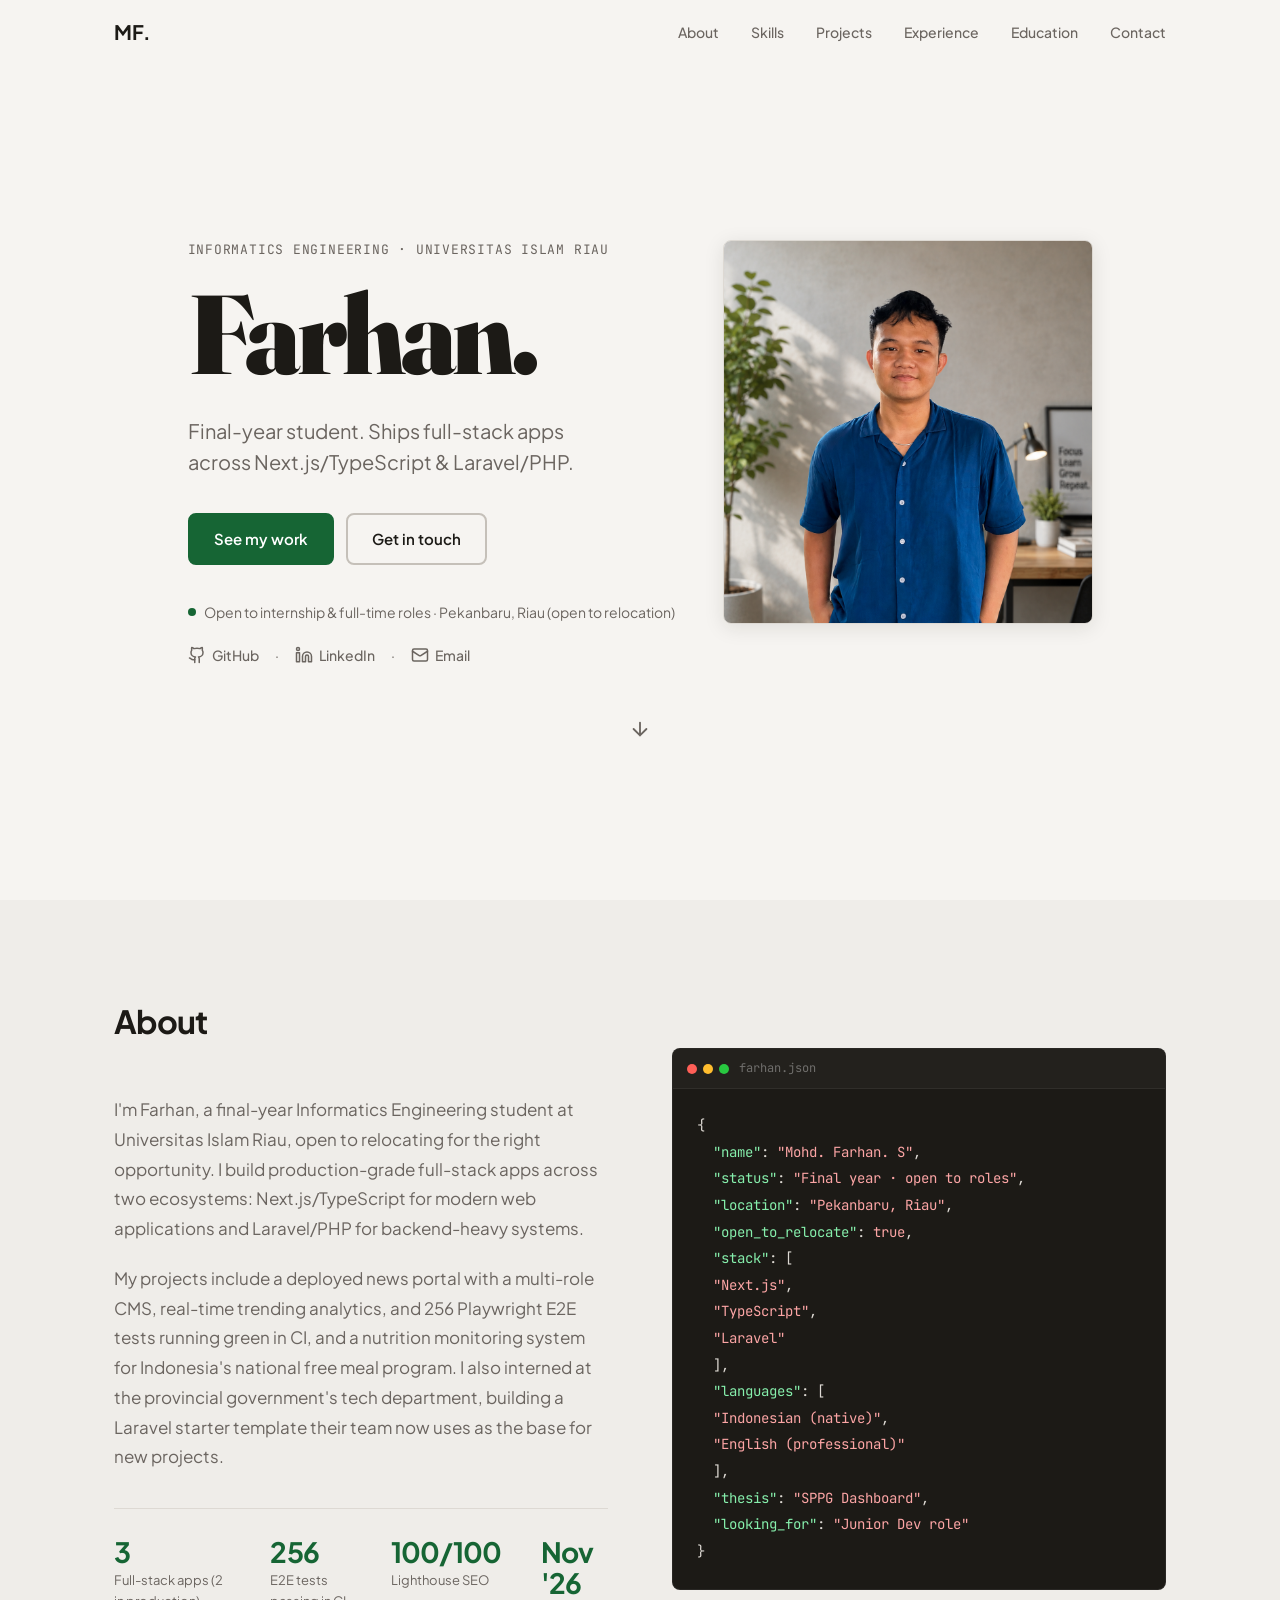
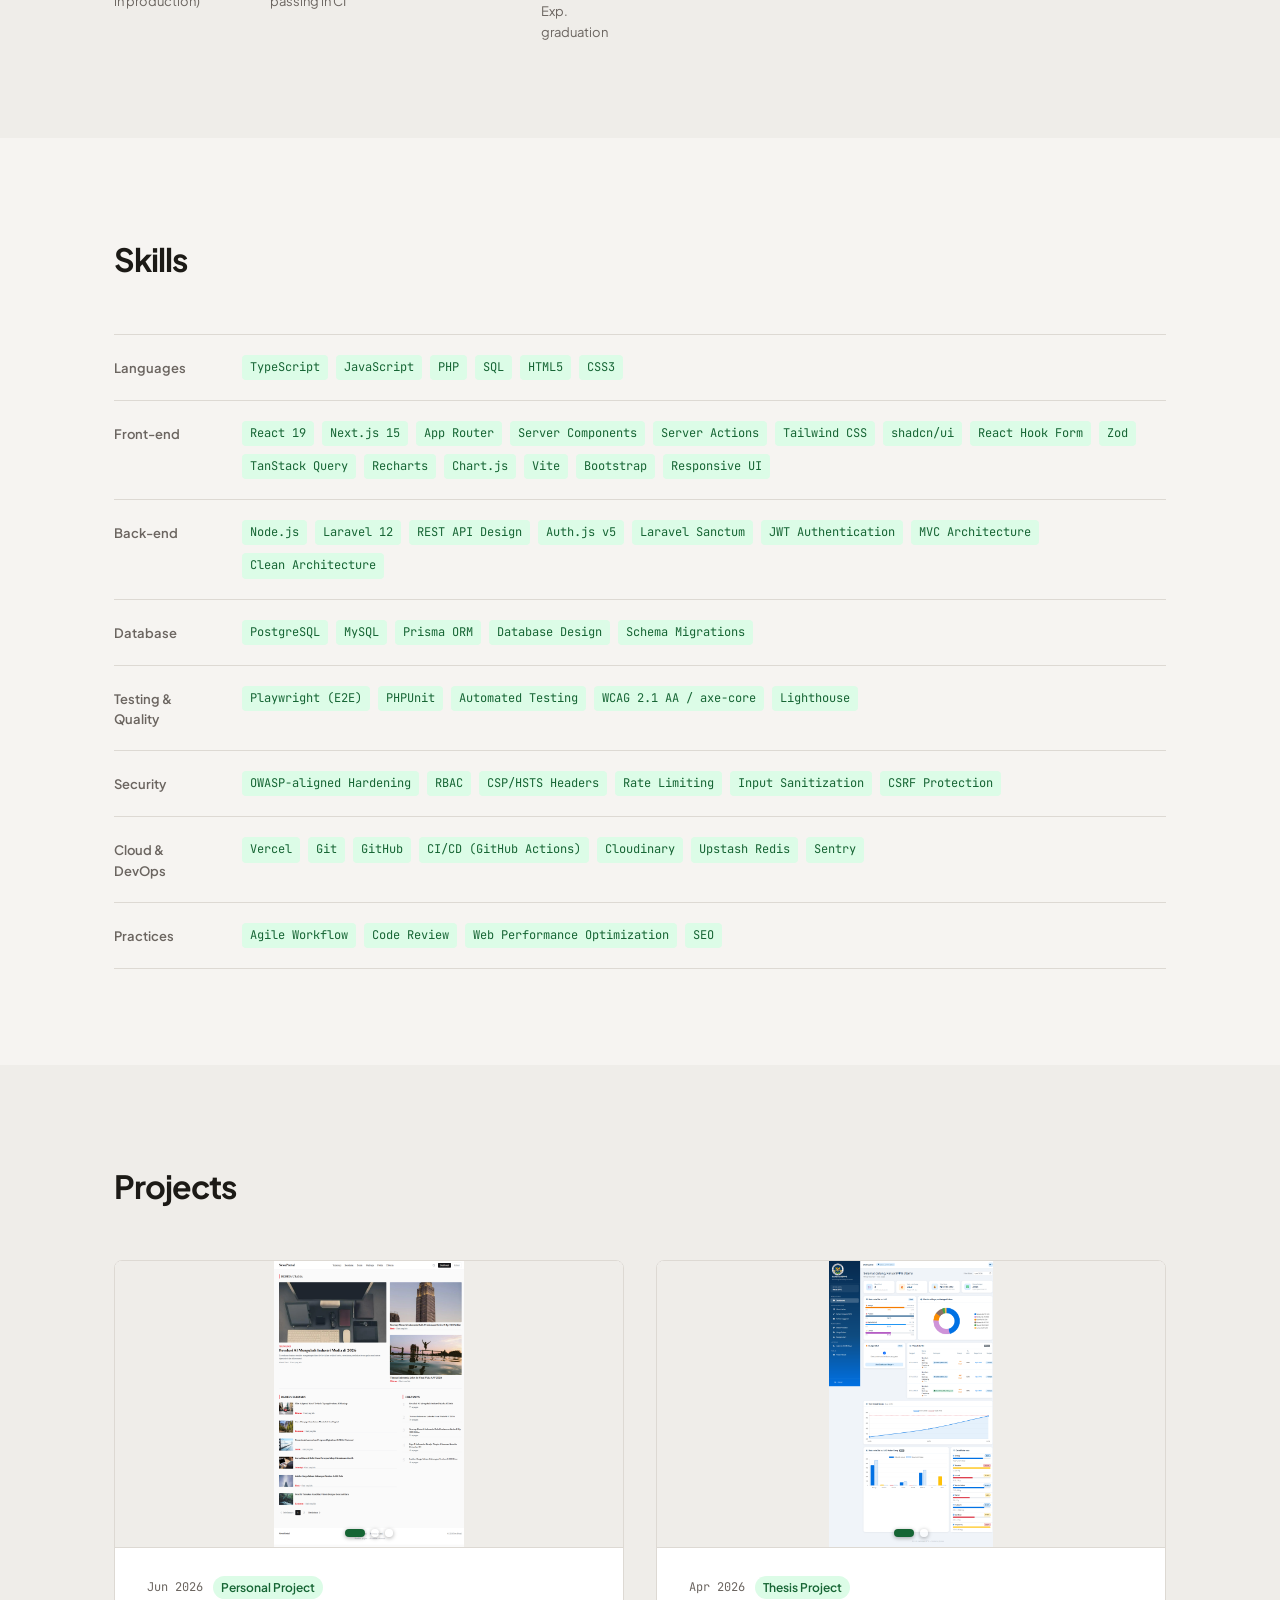
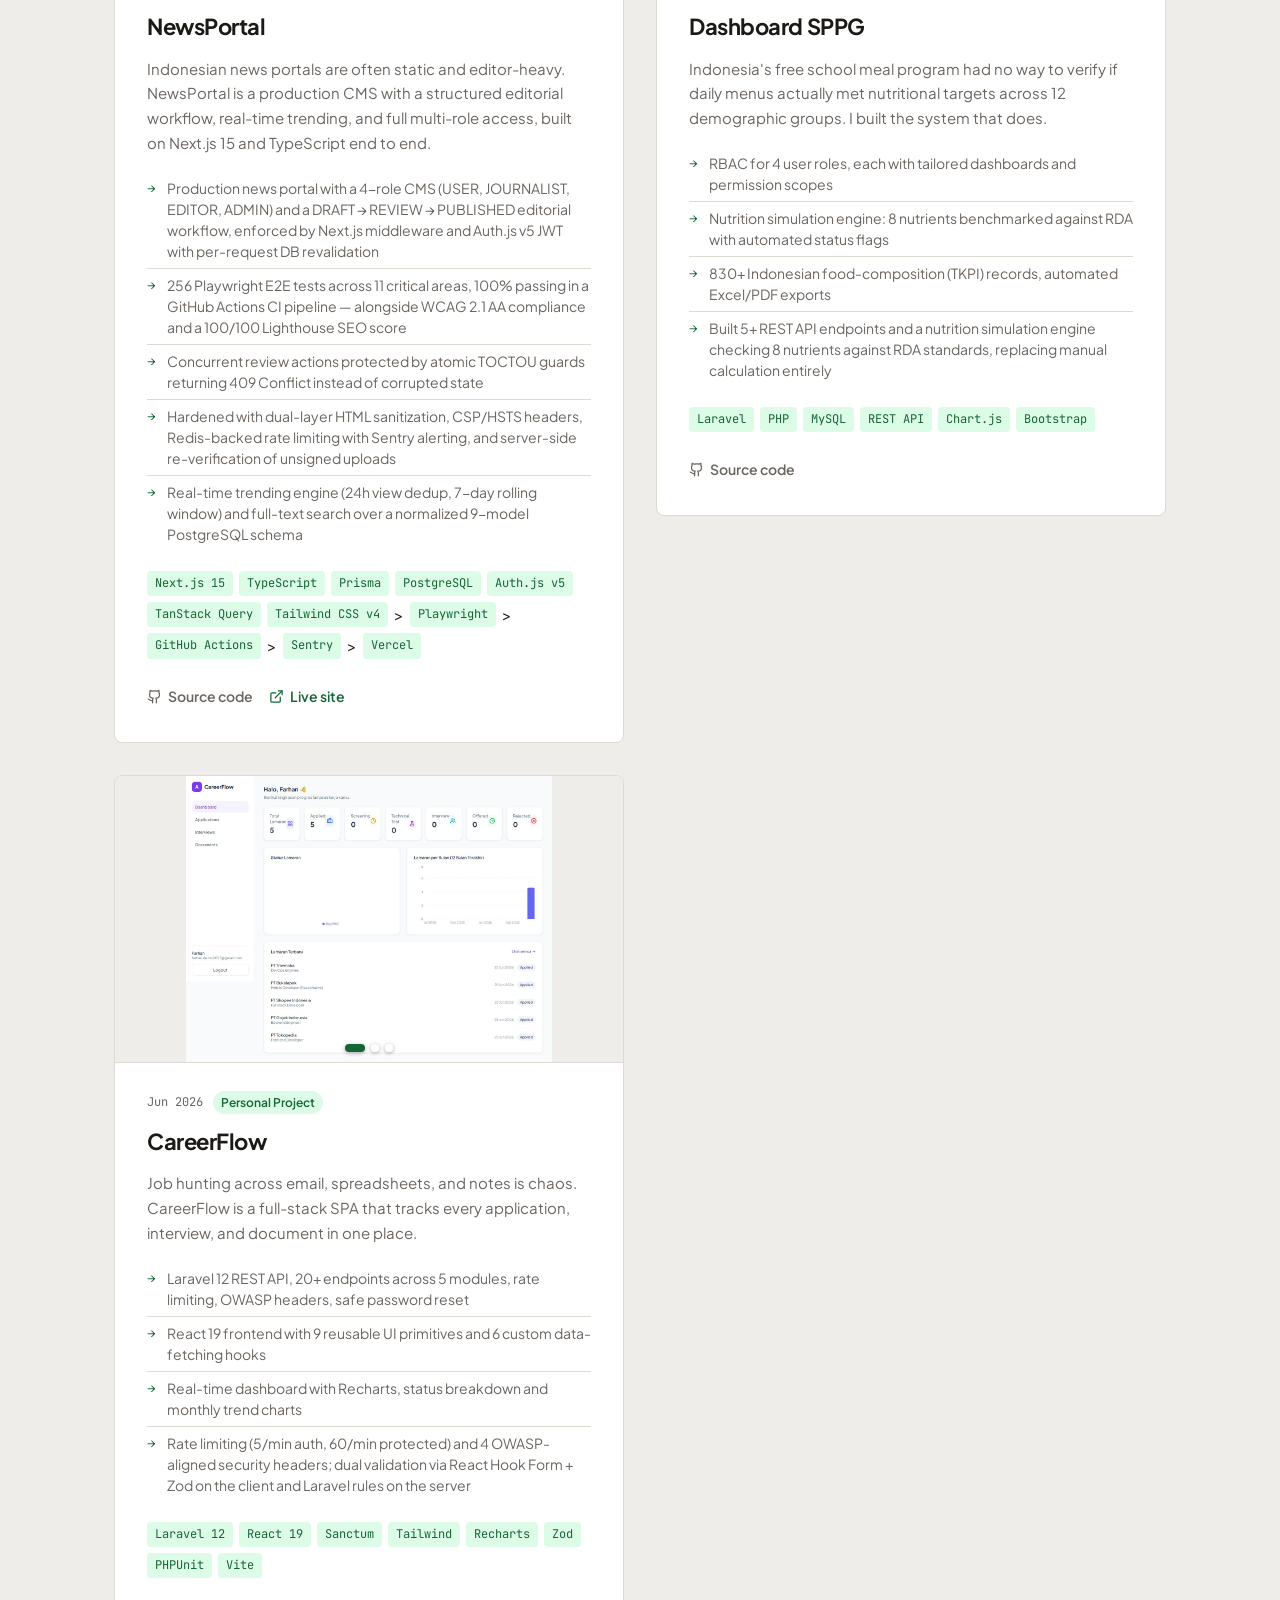
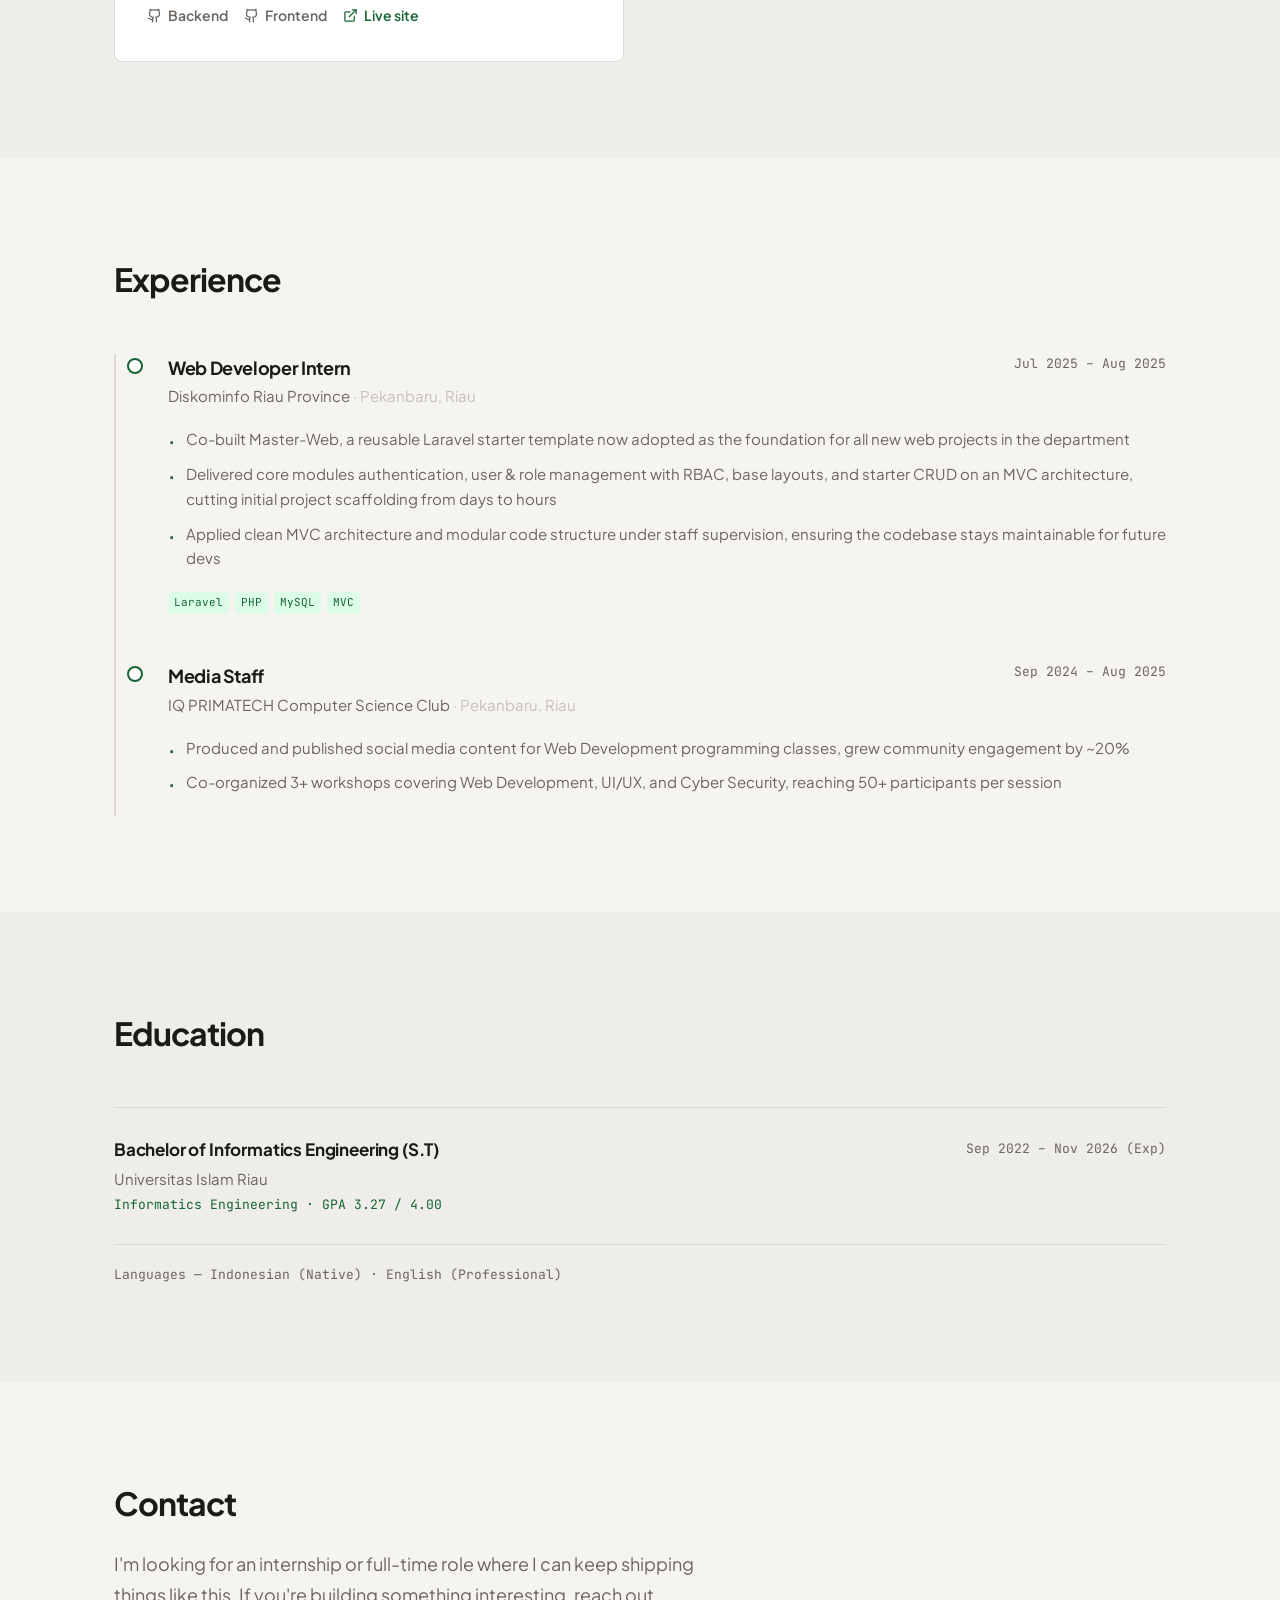
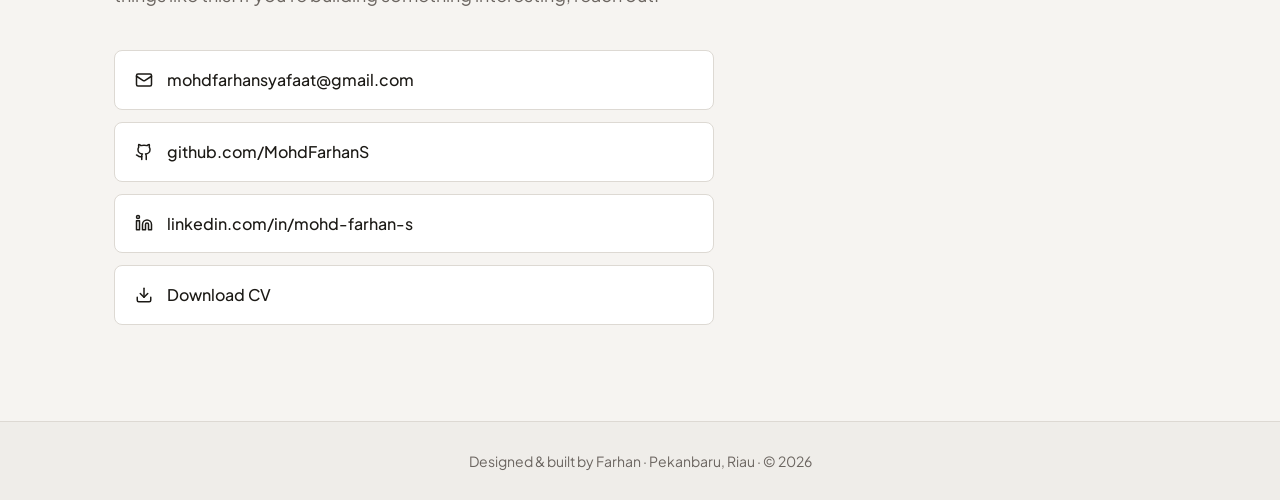
==== commit 78d23a11: "Fix mobile horizontal scroll and long skill tag wrapping" ====
--- a/index.html
+++ b/index.html
@@ -350,10 +350,10 @@
               <span class="skill-row__label">Front-end</span>
               <div class="skill-row__tags">
                 <span class="tag">React 19</span>
-                <span class="tag"
-                  >Next.js 15 (App Router, Server Components, Server
-                  Actions)</span
-                >
+                <span class="tag">Next.js 15</span>
+                <span class="tag">App Router</span>
+                <span class="tag">Server Components</span>
+                <span class="tag">Server Actions</span>
                 <span class="tag">Tailwind CSS</span>
                 <span class="tag">shadcn/ui</span>
                 <span class="tag">React Hook Form</span>
--- a/style.css
+++ b/style.css
@@ -888,6 +888,7 @@
 
   .skill-row { flex-direction: column; gap: 12px; }
   .skill-row__label { width: auto; }
+  .tag { white-space: normal; }
 
   .timeline { padding-left: 14px; }
   .timeline__item { padding-left: 24px; }
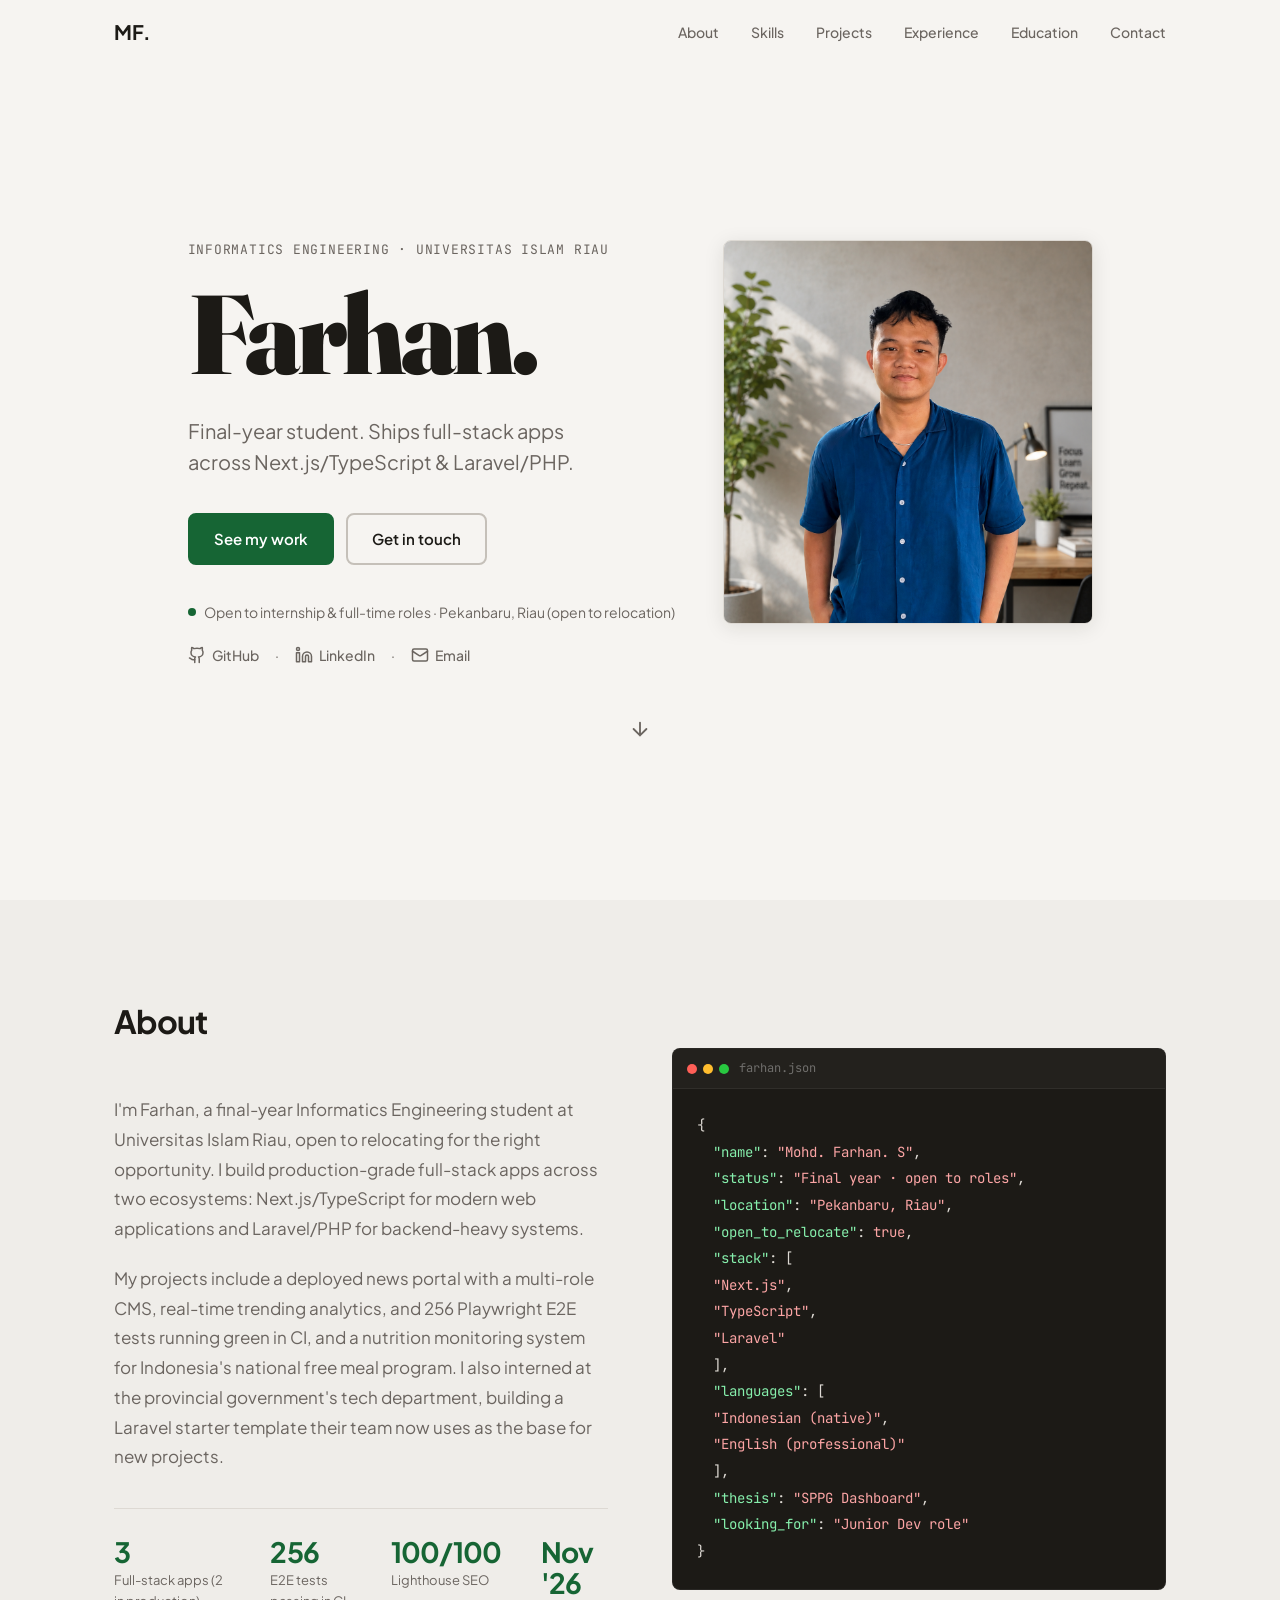
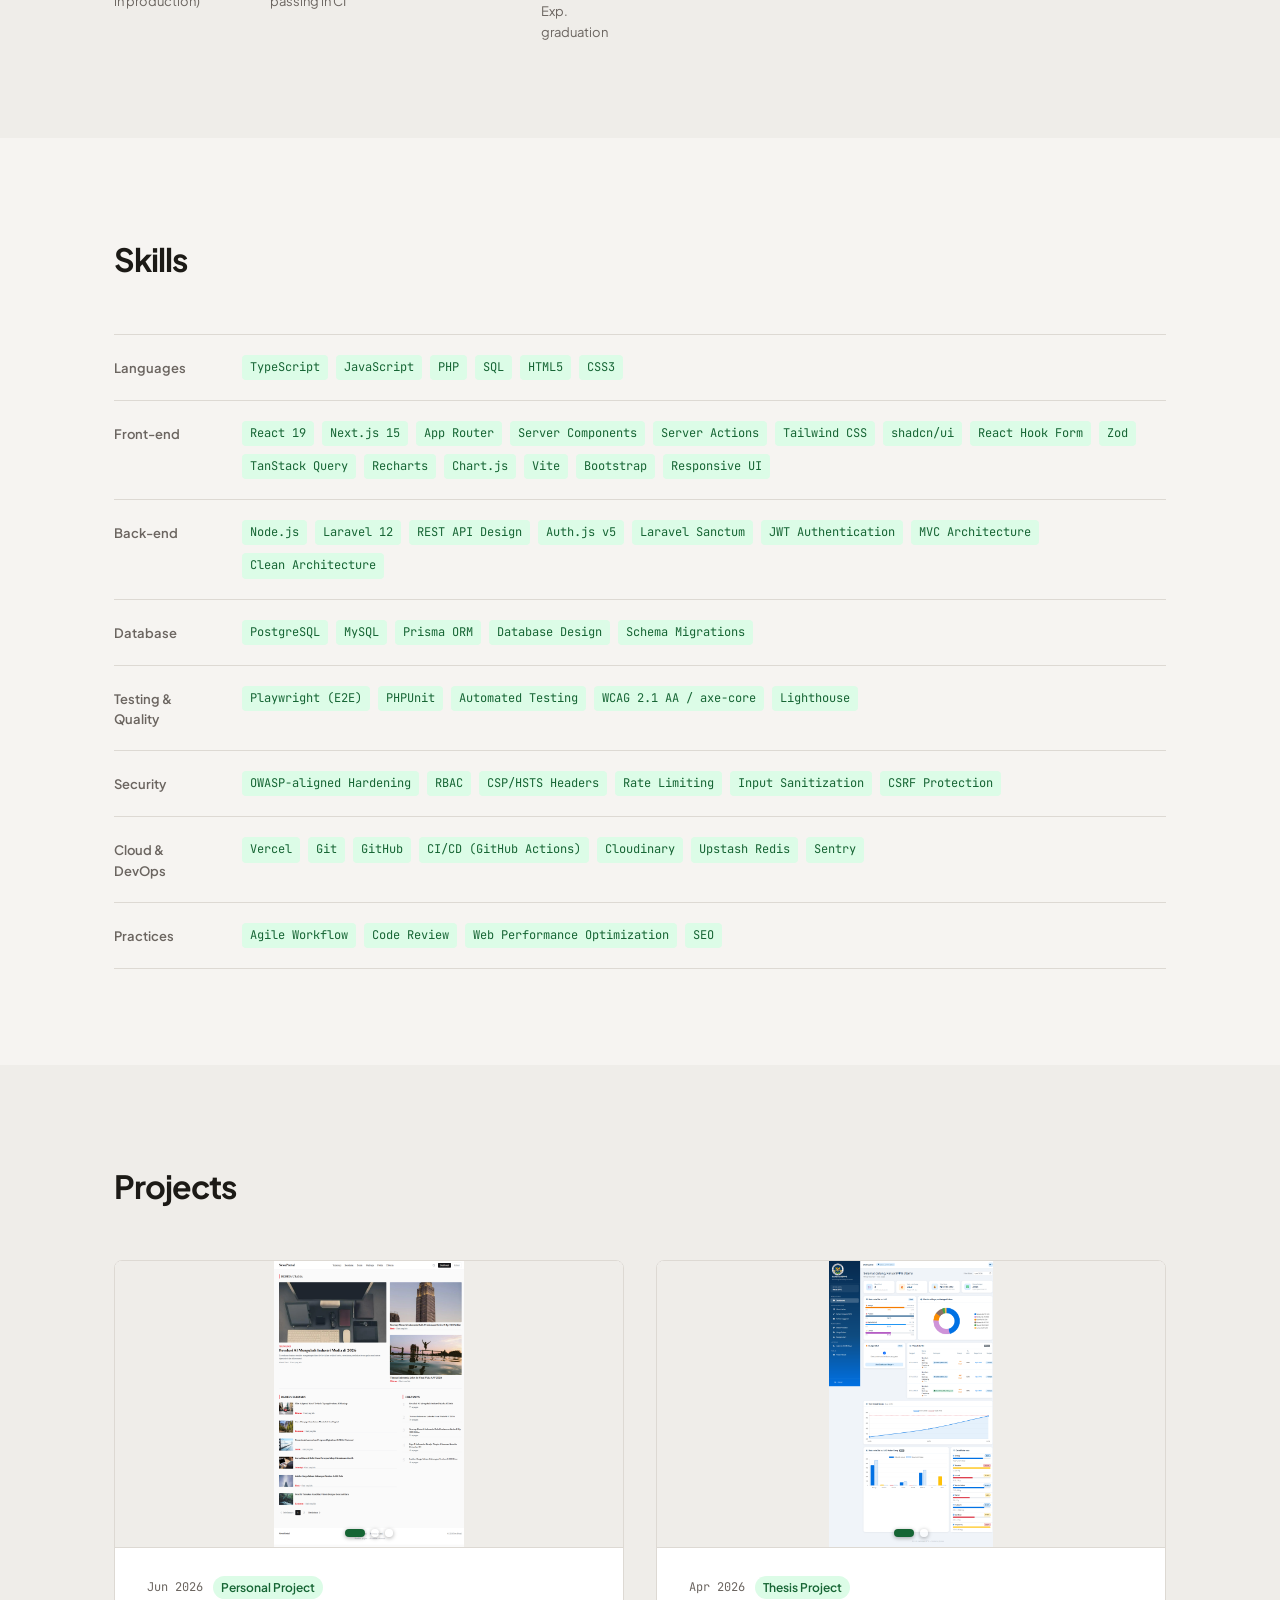
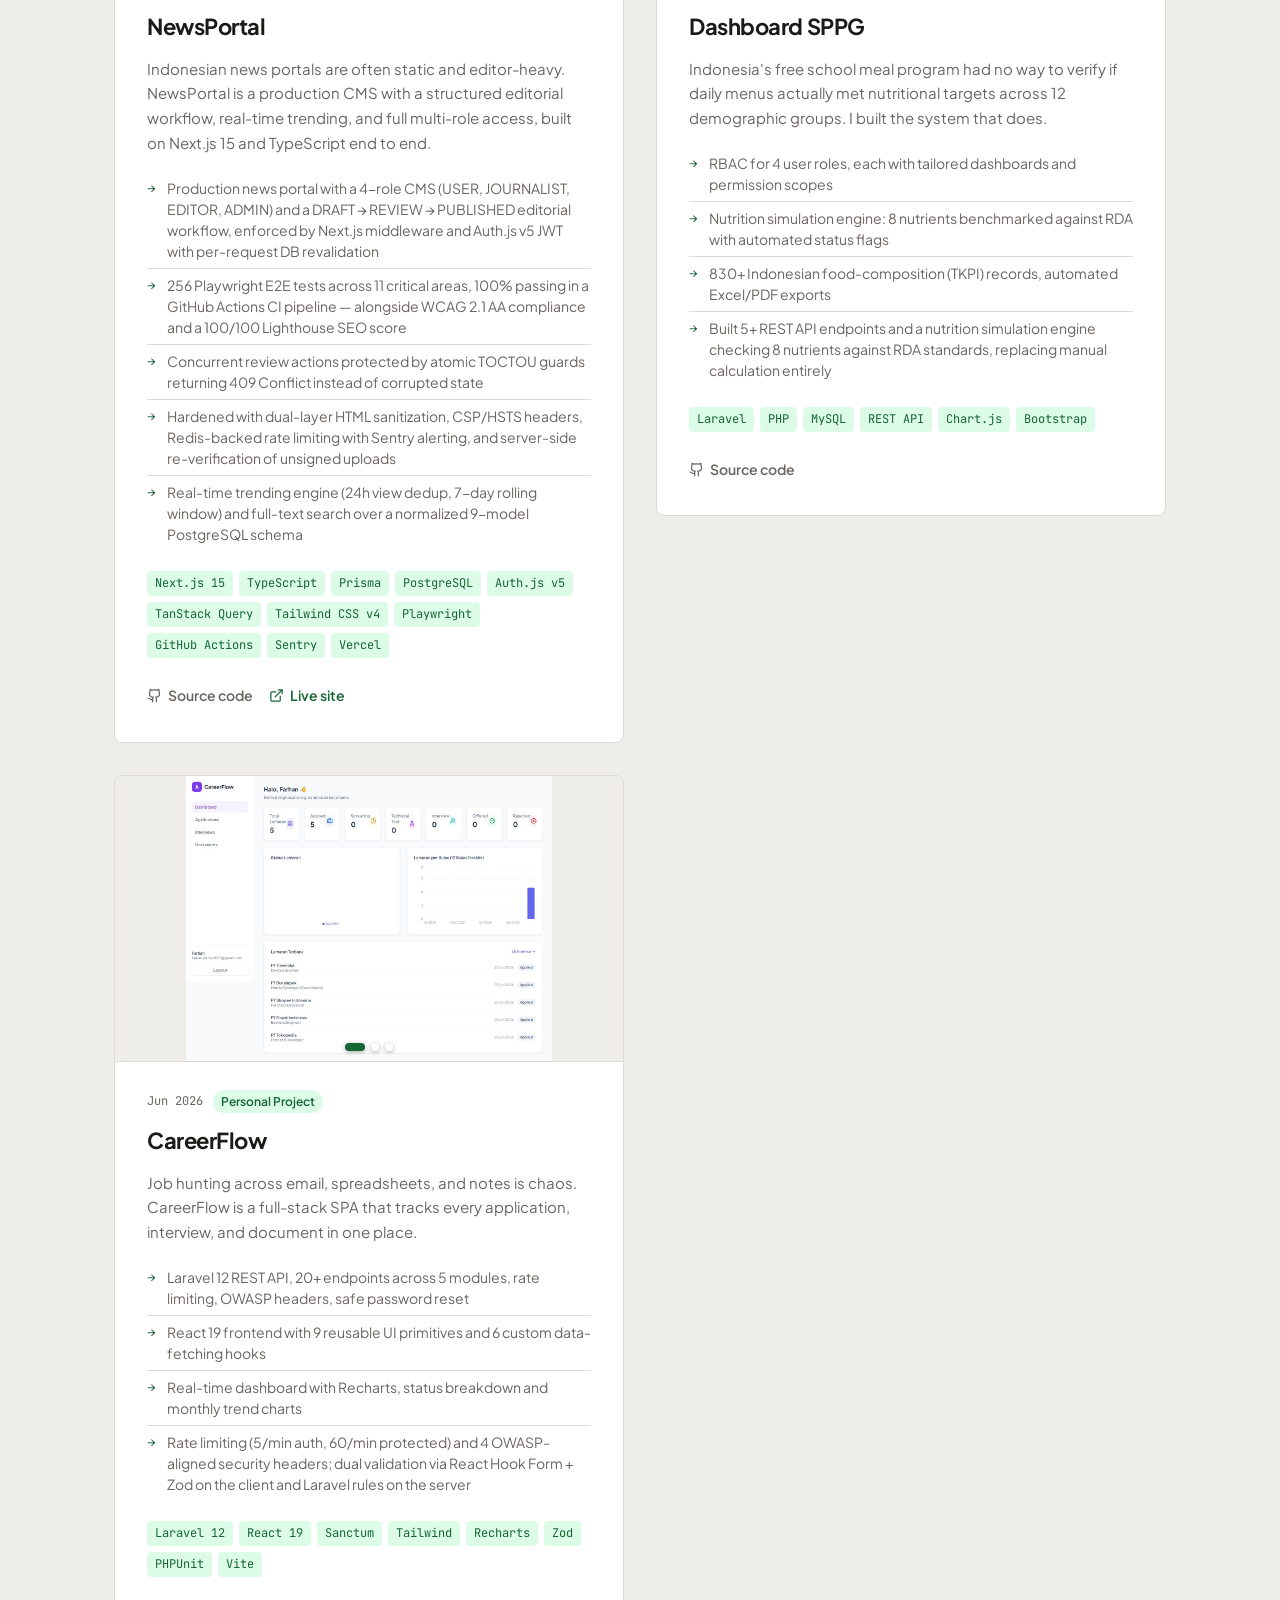
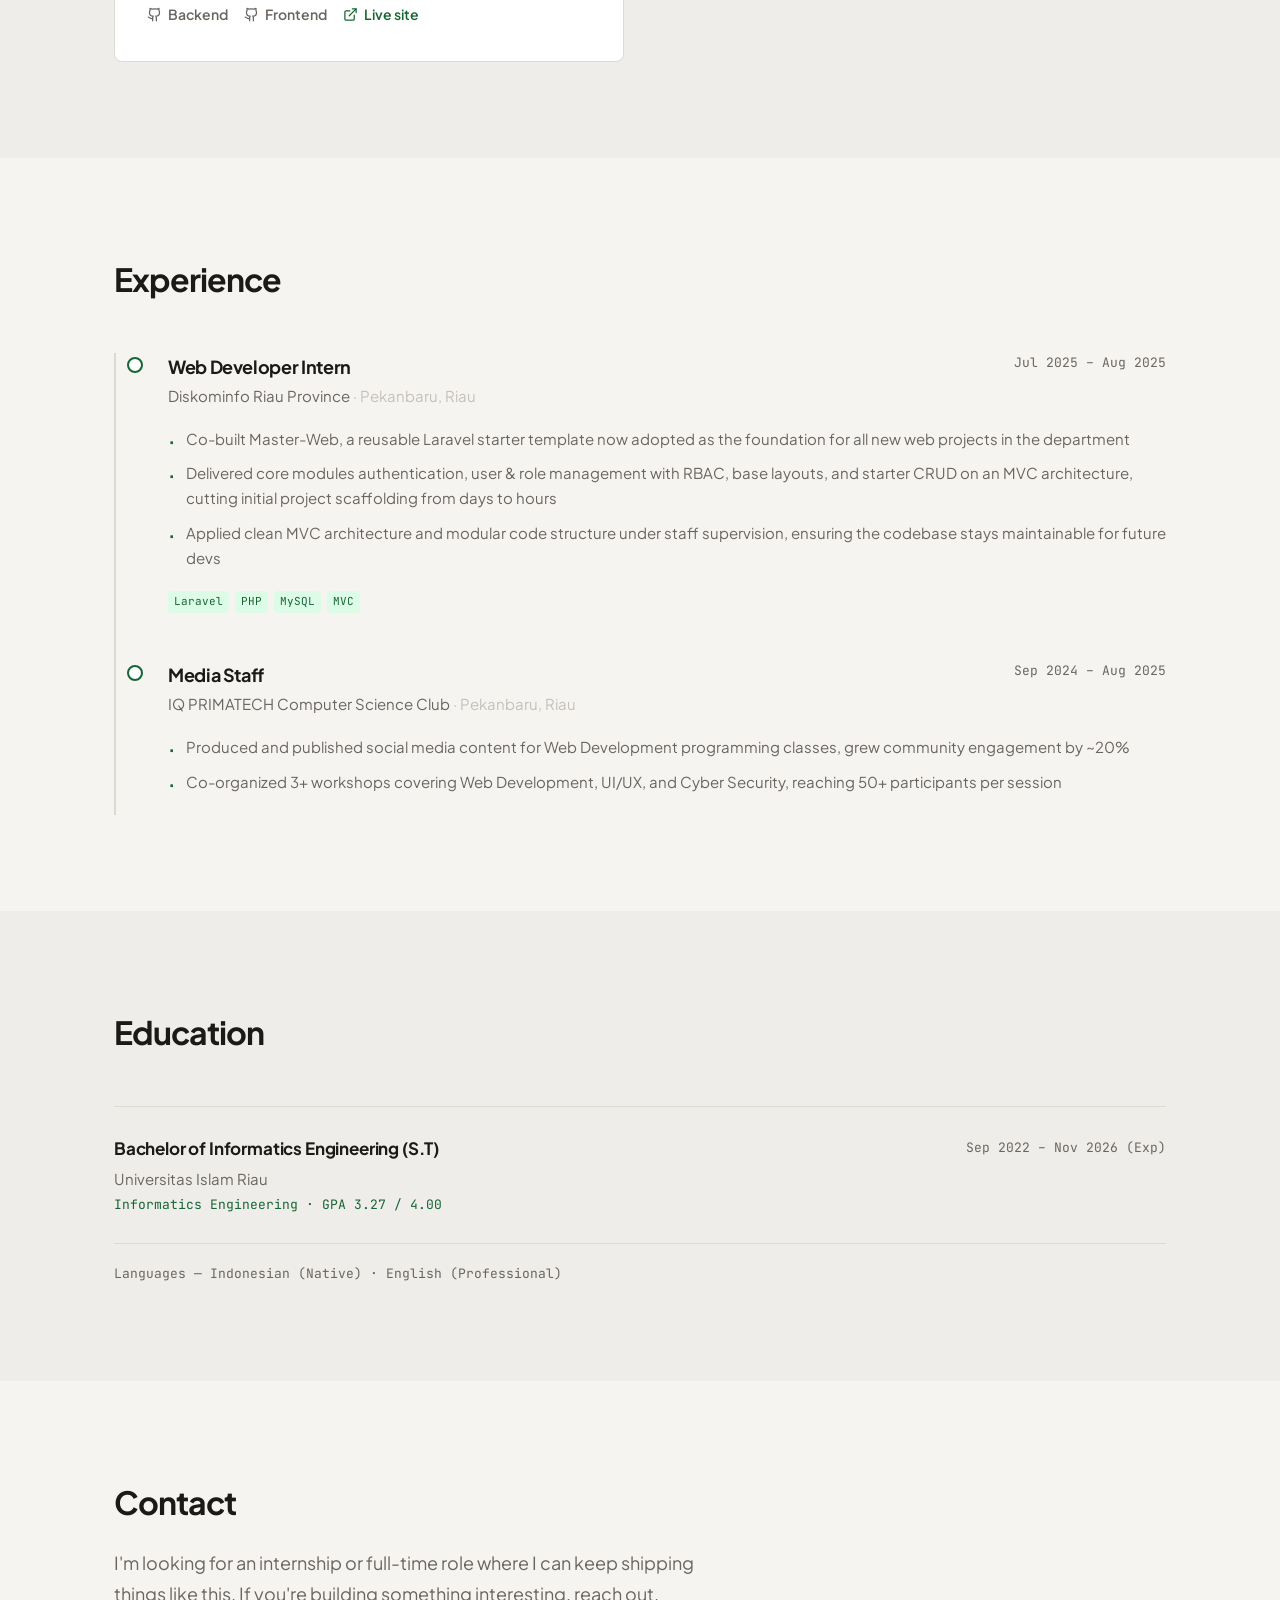
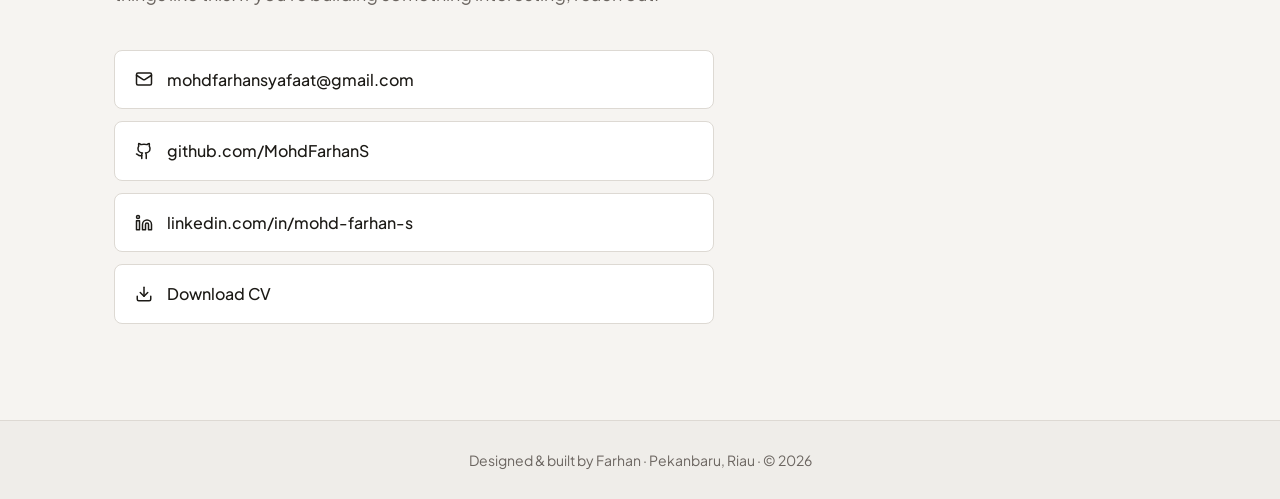
==== commit 89f136e3: "fix tag" ====
--- a/index.html
+++ b/index.html
@@ -543,19 +543,17 @@
                   </li>
                 </ul>
                 <div class="project-card__tags">
-                  <span class="tag">Next.js 15</span
-                  ><span class="tag">TypeScript</span
-                  ><span class="tag">Prisma</span
-                  ><span class="tag">PostgreSQL</span
-                  ><span class="tag">Auth.js v5</span
-                  ><span class="tag">TanStack Query</span
-                  ><span class="tag">Tailwind CSS v4</span> ><span class="tag"
-                    >Playwright</span
-                  >
-                  ><span class="tag">GitHub Actions</span> ><span class="tag"
-                    >Sentry</span
-                  >
-                  ><span class="tag">Vercel</span>
+                  <span class="tag">Next.js 15</span>
+                  <span class="tag">TypeScript</span>
+                  <span class="tag">Prisma</span>
+                  <span class="tag">PostgreSQL</span>
+                  <span class="tag">Auth.js v5</span>
+                  <span class="tag">TanStack Query</span>
+                  <span class="tag">Tailwind CSS v4</span>
+                  <span class="tag">Playwright</span>
+                  <span class="tag">GitHub Actions</span>
+                  <span class="tag">Sentry</span>
+                  <span class="tag">Vercel</span>
                 </div>
                 <div class="project-card__links">
                   <a
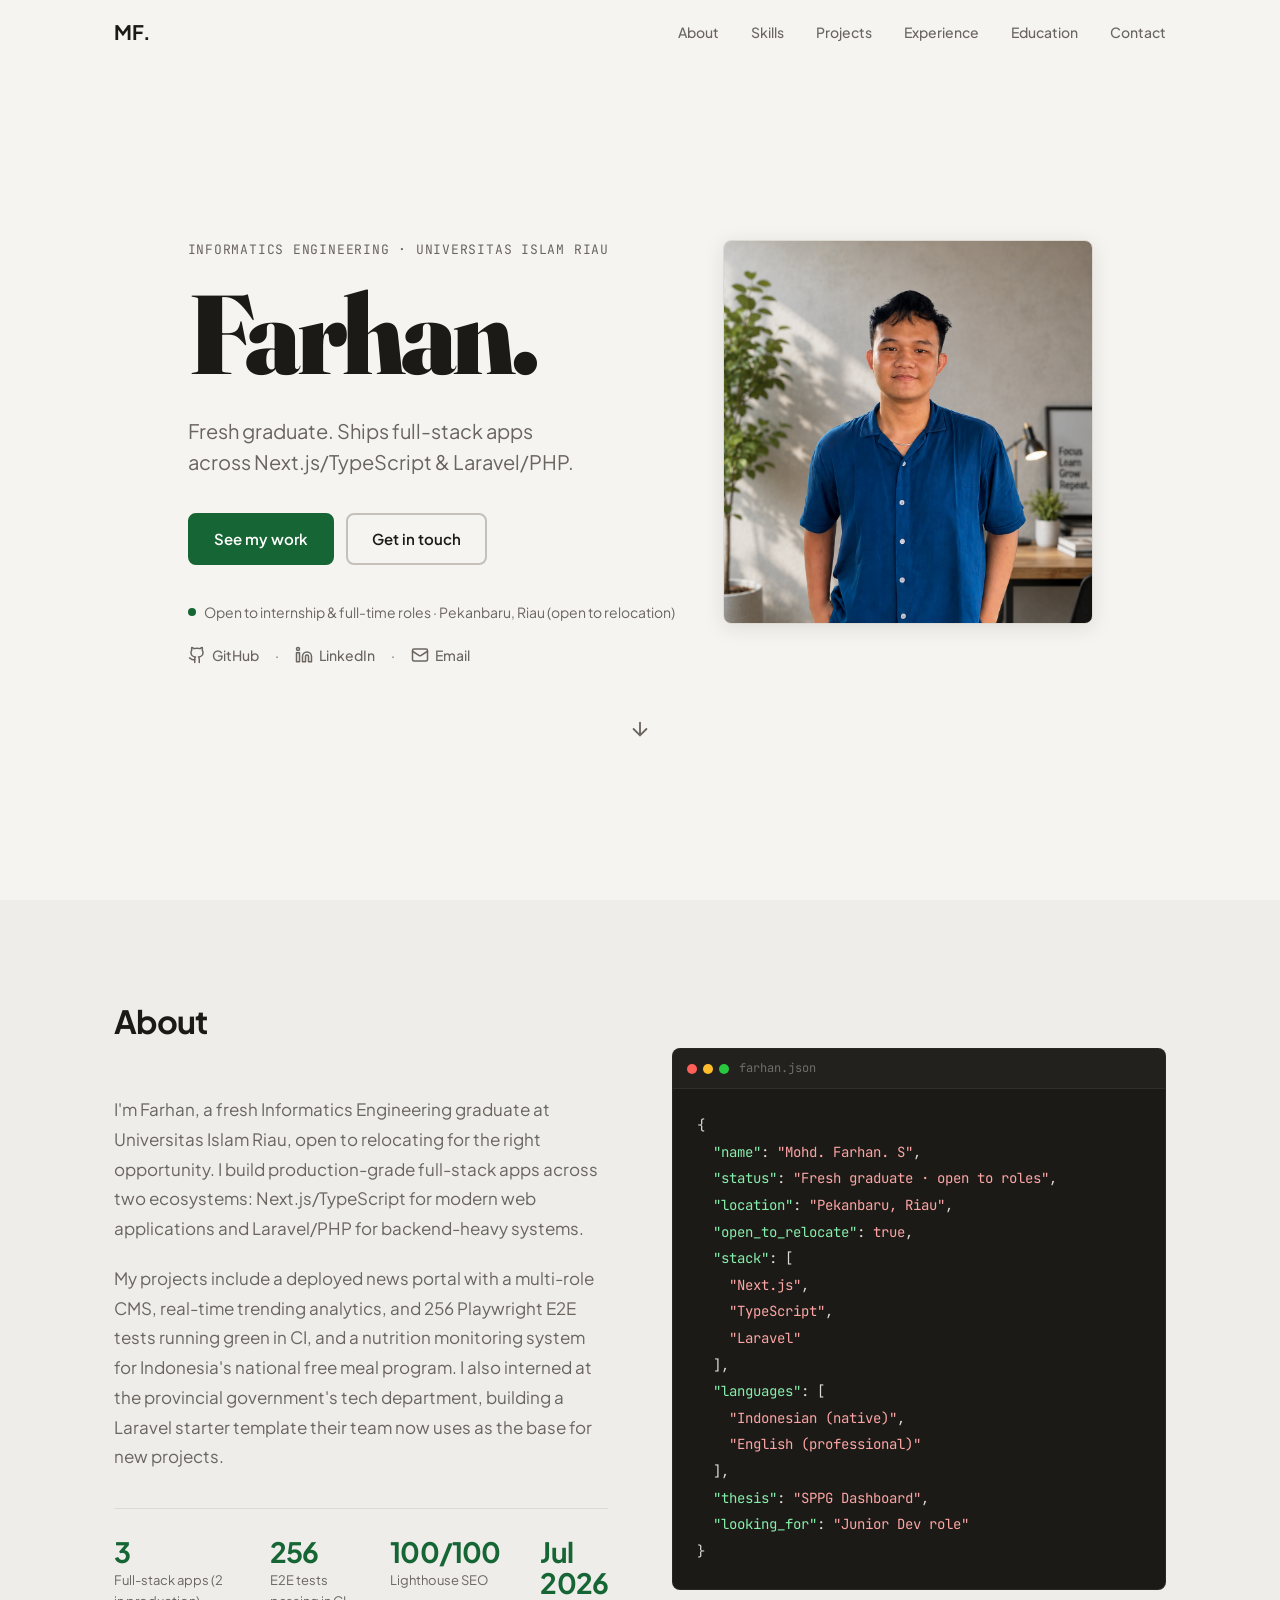
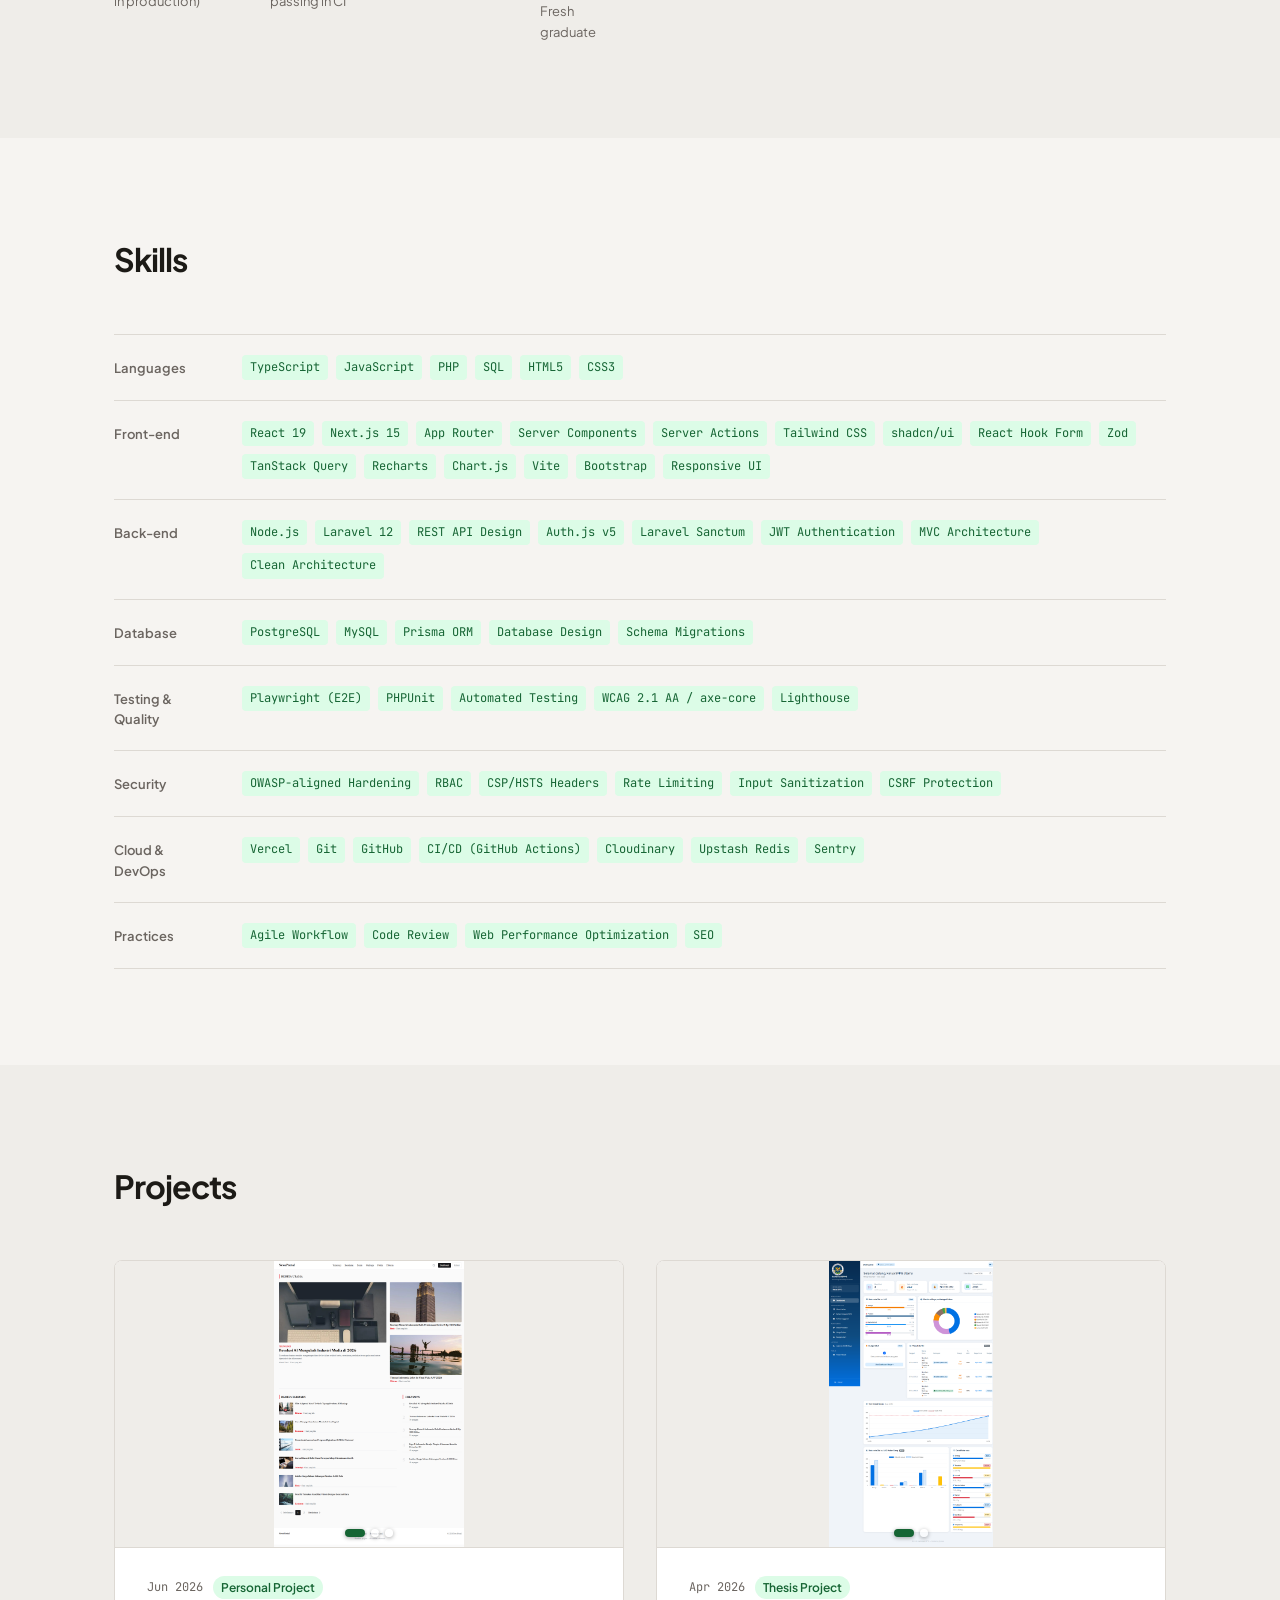
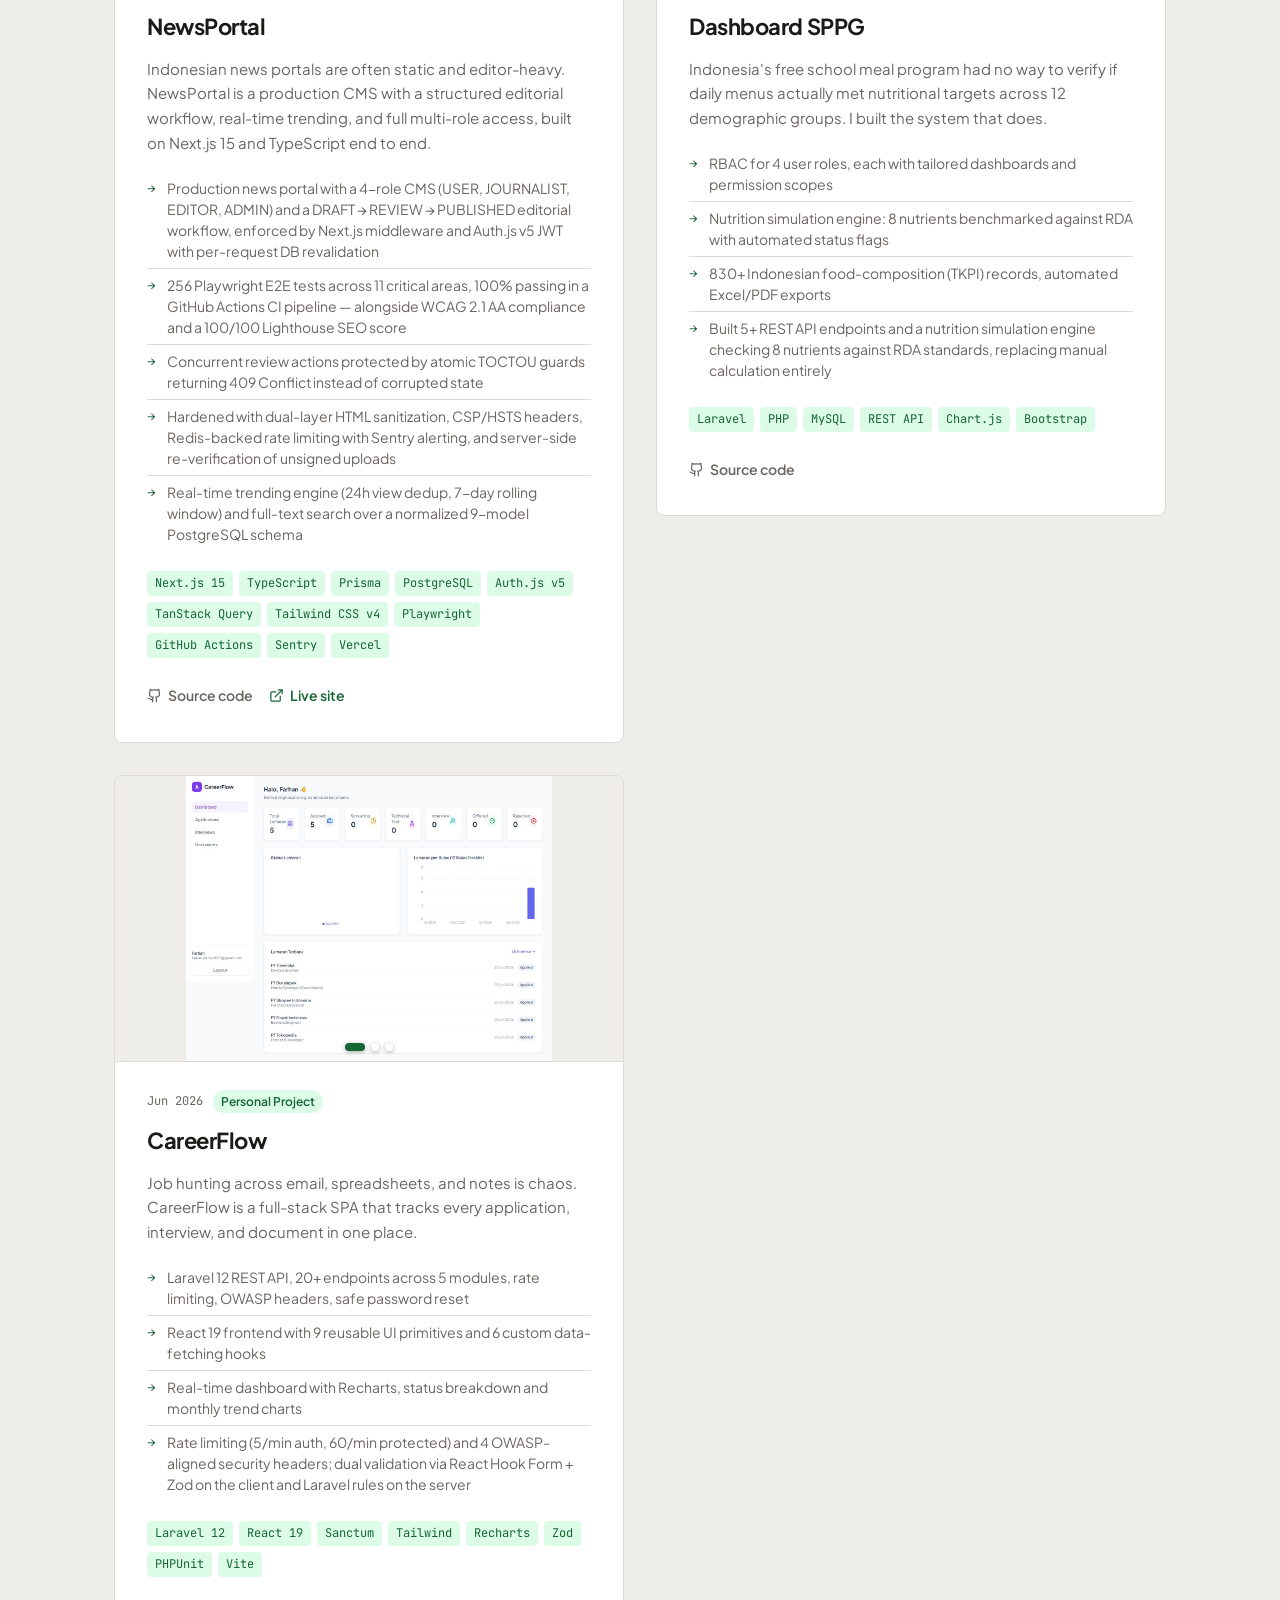
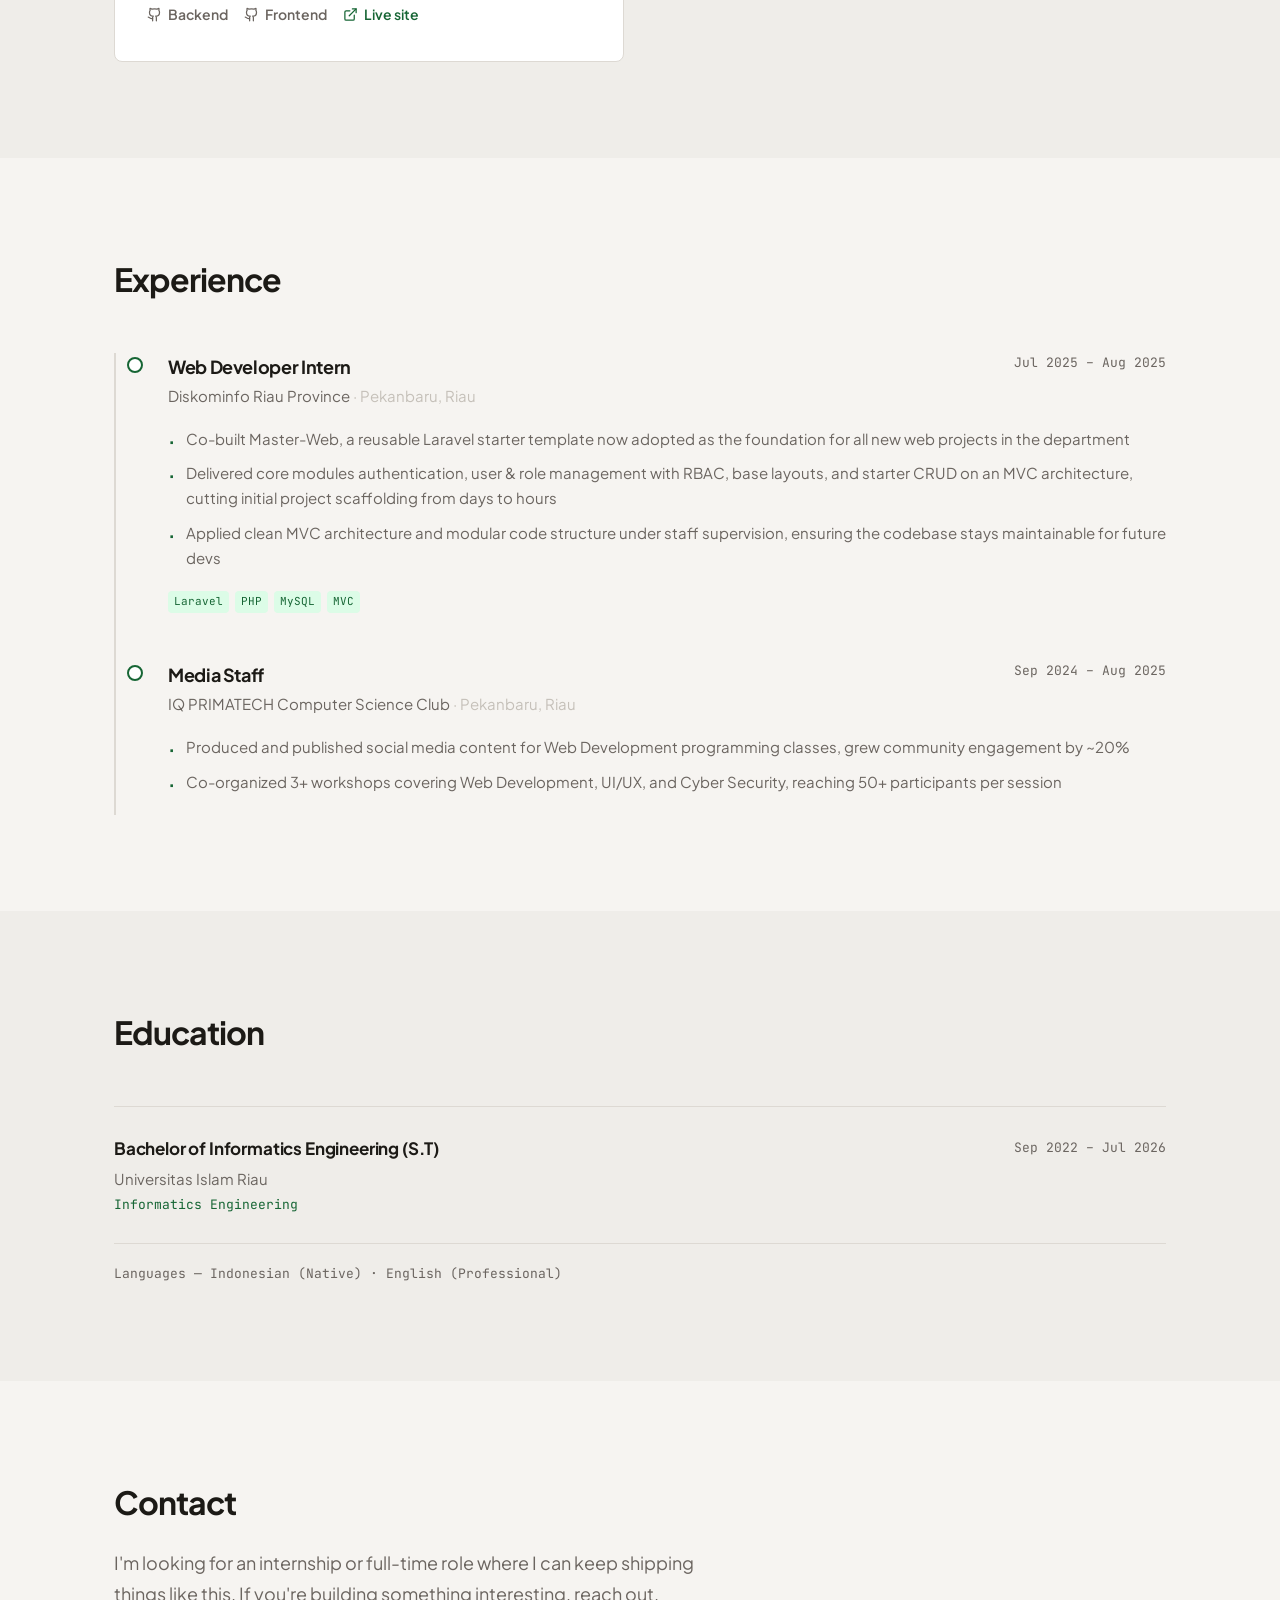
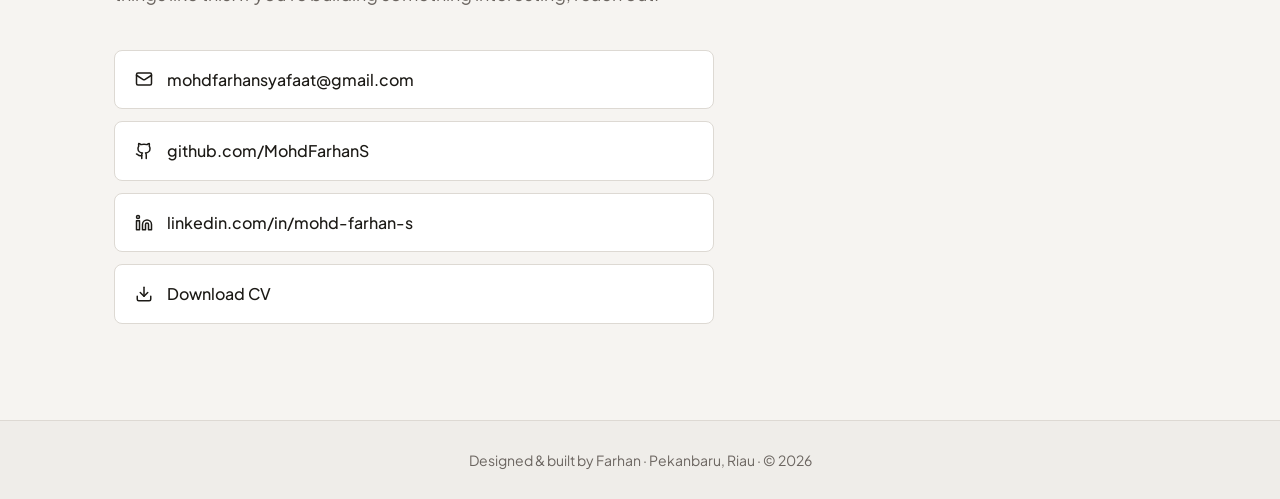
==== commit 38f16b8e: "update graduate & resume" ====
--- a/index.html
+++ b/index.html
@@ -5,7 +5,7 @@
     <meta name="viewport" content="width=device-width, initial-scale=1.0" />
     <meta
       name="description"
-      content="Mohd. Farhan. S — Full-stack web developer from Pekanbaru, Riau. Final-year Informatics Engineering student shipping production apps across Laravel/PHP and Next.js/TypeScript."
+      content="Mohd. Farhan. S — Full-stack web developer from Pekanbaru, Riau. Fresh Informatics Engineering graduate shipping production apps across Laravel/PHP and Next.js/TypeScript."
     />
     <meta name="author" content="Mohd. Farhan. S" />
     <title>Mohd. Farhan. S - Developer</title>
@@ -22,7 +22,7 @@
     />
     <meta
       property="og:description"
-      content="Full-stack web developer from Pekanbaru, Riau. Final-year Informatics Engineering student shipping production apps across Laravel/PHP and Next.js/TypeScript."
+      content="Full-stack web developer from Pekanbaru, Riau. Fresh Informatics Engineering graduate shipping production apps across Laravel/PHP and Next.js/TypeScript."
     />
     <meta
       property="og:image"
@@ -43,7 +43,7 @@
     />
     <meta
       name="twitter:description"
-      content="Full-stack web developer from Pekanbaru, Riau. Final-year Informatics Engineering student shipping production apps across Laravel/PHP and Next.js/TypeScript."
+      content="Full-stack web developer from Pekanbaru, Riau. Fresh Informatics Engineering graduate shipping production apps across Laravel/PHP and Next.js/TypeScript."
     />
     <meta
       name="twitter:image"
@@ -123,7 +123,7 @@
                 </p>
                 <h1 class="hero__name reveal">Farhan.</h1>
                 <p class="hero__tagline reveal">
-                  Final-year student. Ships full-stack apps<br />across
+                  Fresh graduate. Ships full-stack apps<br />across
                   Next.js/TypeScript &amp; Laravel/PHP.
                 </p>
                 <div class="hero__ctas reveal">
@@ -259,7 +259,7 @@
             <div class="about__text reveal">
               <h2 class="section__title">About</h2>
               <p class="about__bio">
-                I'm Farhan, a final-year Informatics Engineering student at
+                I'm Farhan, a fresh Informatics Engineering graduate at
                 Universitas Islam Riau, open to relocating for the right
                 opportunity. I build production-grade full-stack apps across two
                 ecosystems: Next.js/TypeScript for modern web applications and
@@ -290,8 +290,8 @@
                   <span class="stat__label">Lighthouse SEO</span>
                 </div>
                 <div class="stat">
-                  <span class="stat__num">Nov '26</span>
-                  <span class="stat__label">Exp. graduation</span>
+                  <span class="stat__num">Jul 2026</span>
+                  <span class="stat__label">Fresh graduate</span>
                 </div>
               </div>
             </div>
@@ -308,17 +308,17 @@
                     class="code-block__body"
                   ><code><span class="t-brace">{</span>
   <span class="t-key">"name"</span><span class="t-p">:</span> <span class="t-str">"Mohd. Farhan. S"</span><span class="t-p">,</span>
-  <span class="t-key">"status"</span><span class="t-p">:</span> <span class="t-str">"Final year &middot; open to roles"</span><span class="t-p">,</span>
+  <span class="t-key">"status"</span><span class="t-p">:</span> <span class="t-str">"Fresh graduate &middot; open to roles"</span><span class="t-p">,</span>
   <span class="t-key">"location"</span><span class="t-p">:</span> <span class="t-str">"Pekanbaru, Riau"</span><span class="t-p">,</span>
   <span class="t-key">"open_to_relocate"</span><span class="t-p">:</span> <span class="t-str">true</span><span class="t-p">,</span>
   <span class="t-key">"stack"</span><span class="t-p">:</span> <span class="t-brace">[</span>
-  <span class="t-str">"Next.js"</span><span class="t-p">,</span> 
-  <span class="t-str">"TypeScript"</span><span class="t-p">,</span> 
-  <span class="t-str">"Laravel"</span>
+    <span class="t-str">"Next.js"</span><span class="t-p">,</span> 
+    <span class="t-str">"TypeScript"</span><span class="t-p">,</span> 
+    <span class="t-str">"Laravel"</span>
   <span class="t-brace">]</span><span class="t-p">,</span>
   <span class="t-key">"languages"</span><span class="t-p">:</span> <span class="t-brace">[</span>
-  <span class="t-str">"Indonesian (native)"</span><span class="t-p">,</span> 
-  <span class="t-str">"English (professional)"</span>
+    <span class="t-str">"Indonesian (native)"</span><span class="t-p">,</span> 
+    <span class="t-str">"English (professional)"</span>
   <span class="t-brace">]</span><span class="t-p">,</span>
   <span class="t-key">"thesis"</span><span class="t-p">:</span> <span class="t-str">"SPPG Dashboard"</span><span class="t-p">,</span>
   <span class="t-key">"looking_for"</span><span class="t-p">:</span> <span class="t-str">"Junior Dev role"</span>
@@ -1019,10 +1019,10 @@
                 </h3>
                 <p class="edu-item__school">Universitas Islam Riau</p>
                 <p class="edu-item__detail">
-                  Informatics Engineering &middot; GPA 3.27 / 4.00
+                  Informatics Engineering
                 </p>
               </div>
-              <span class="edu-item__period">Sep 2022 – Nov 2026 (Exp)</span>
+              <span class="edu-item__period">Sep 2022 – Jul 2026</span>
             </article>
           </div>
           <p class="edu-languages reveal">
@@ -1112,7 +1112,7 @@
                 linkedin.com/in/mohd-farhan-s
               </a>
               <a
-                href="files/MOHD.Farhan.S-cv.pdf"
+                href="files/MOHD.FARHAN.S-resume.pdf"
                 target="_blank"
                 rel="noopener noreferrer"
                 class="contact__link"
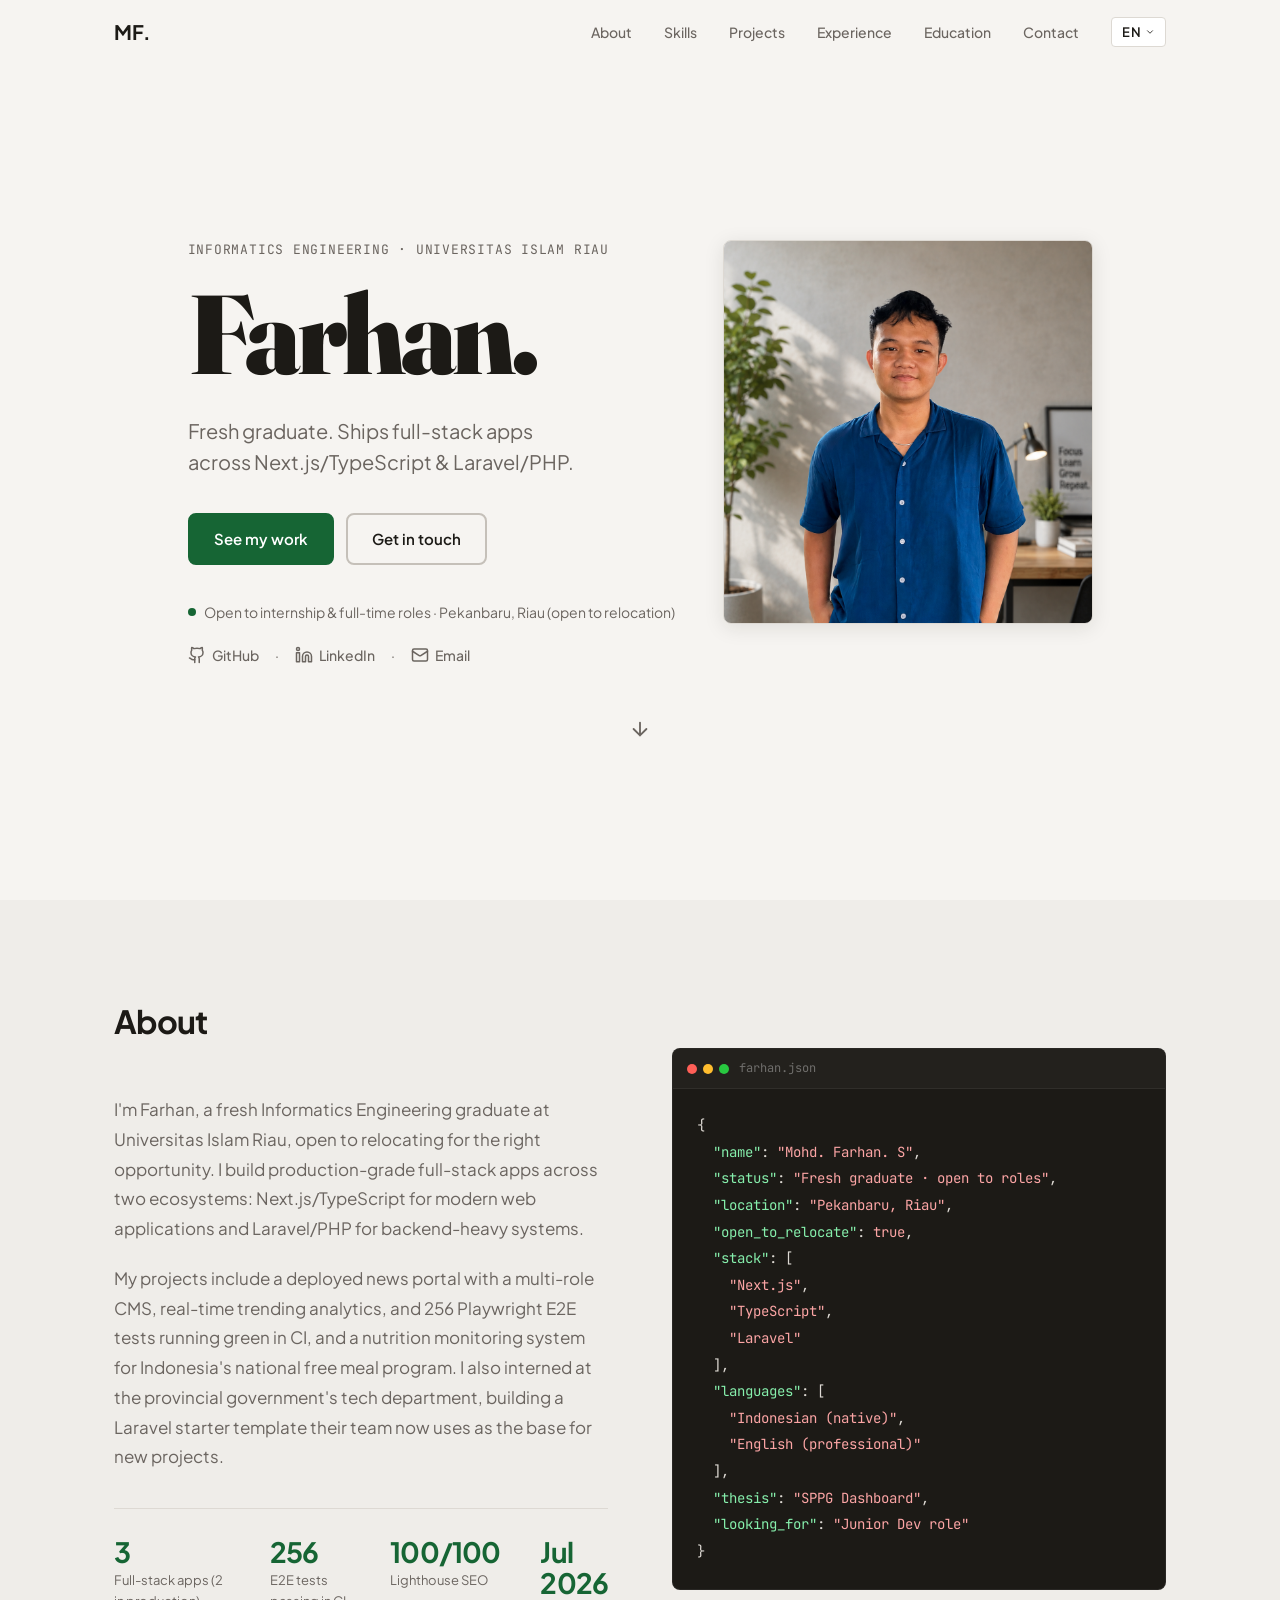
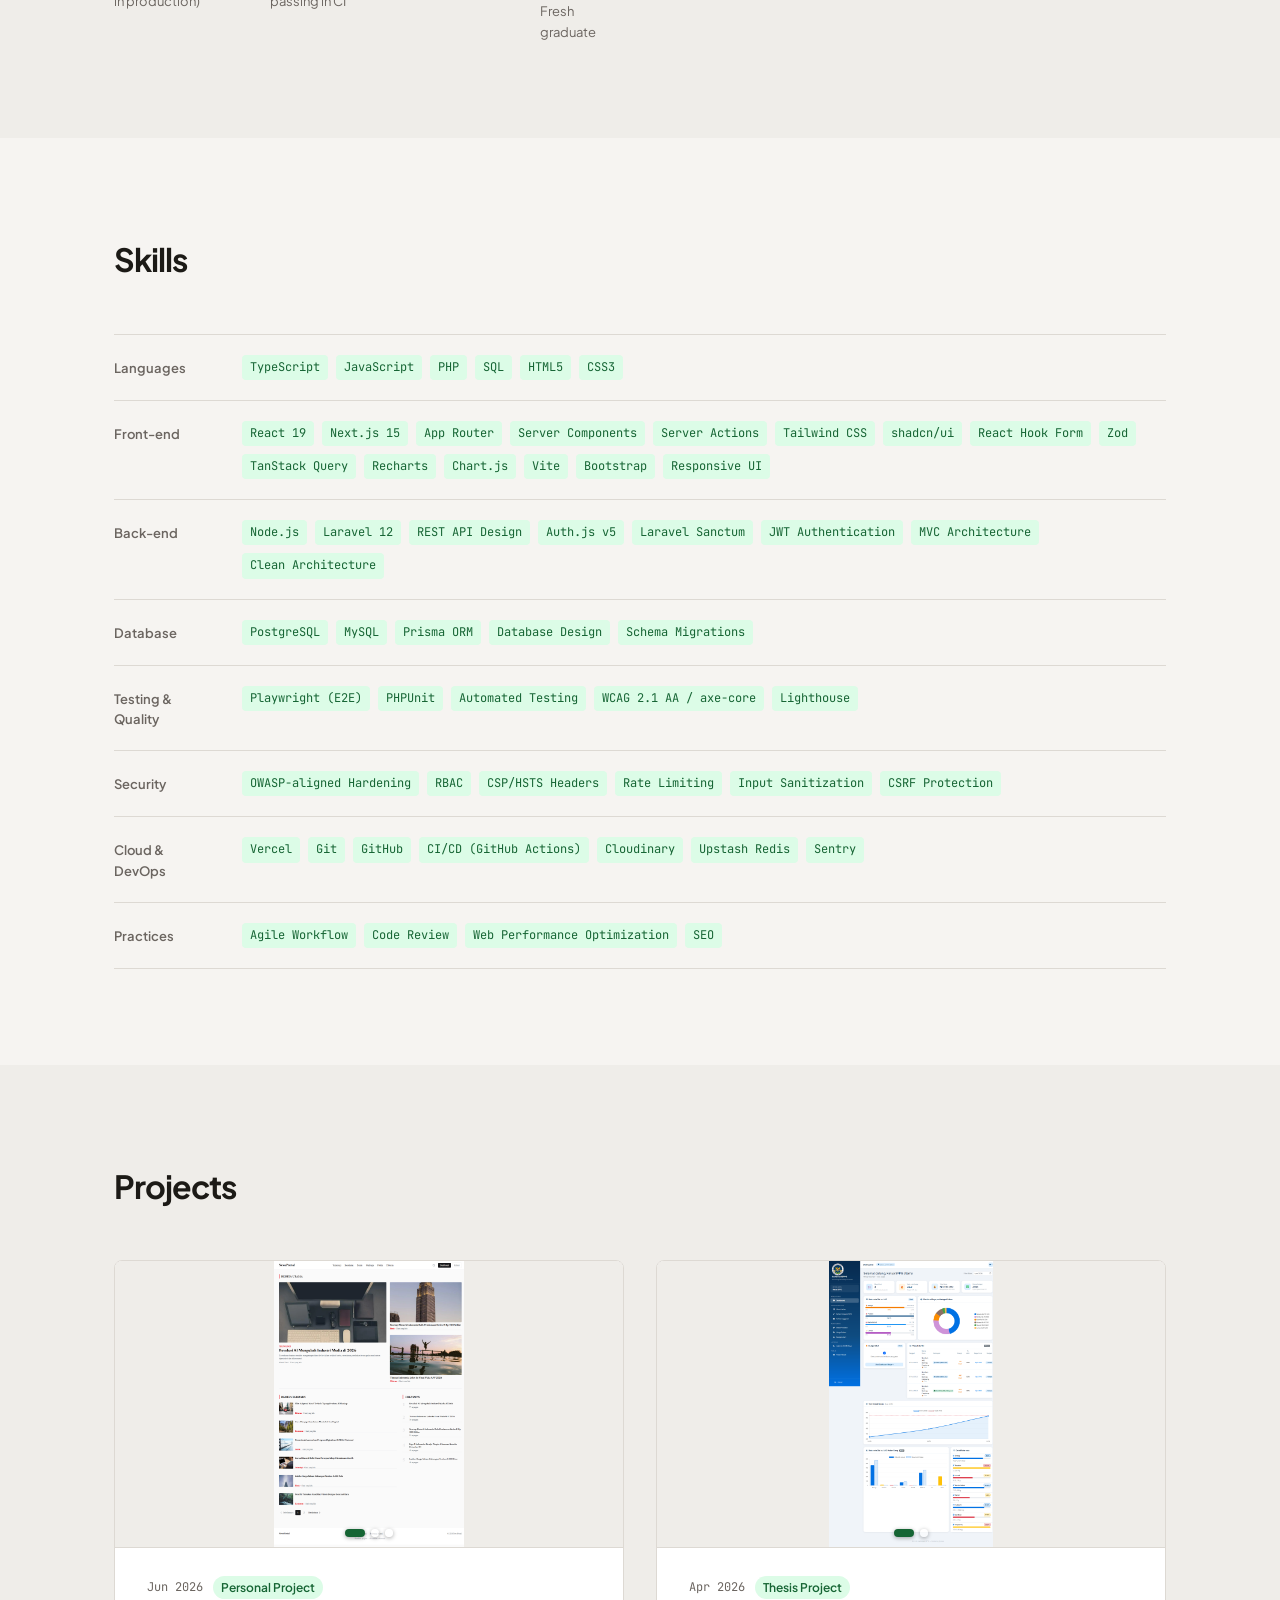
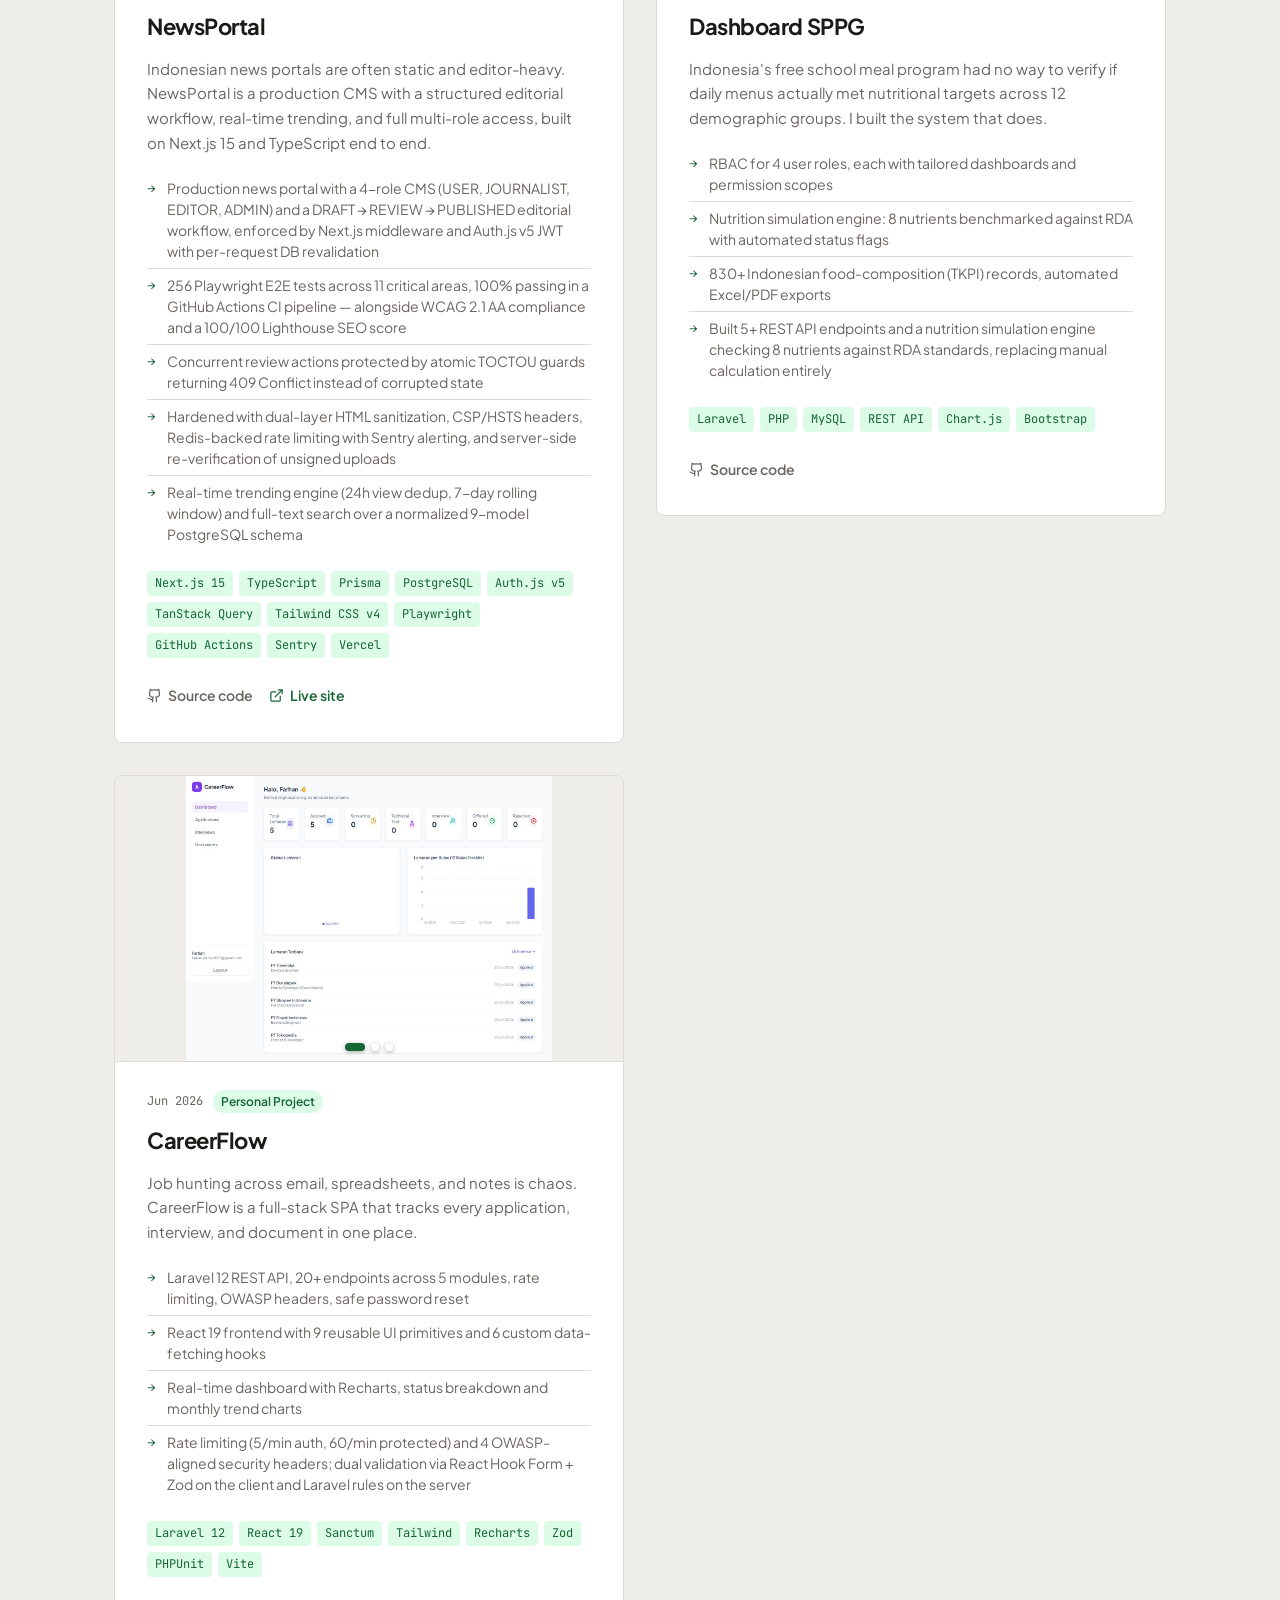
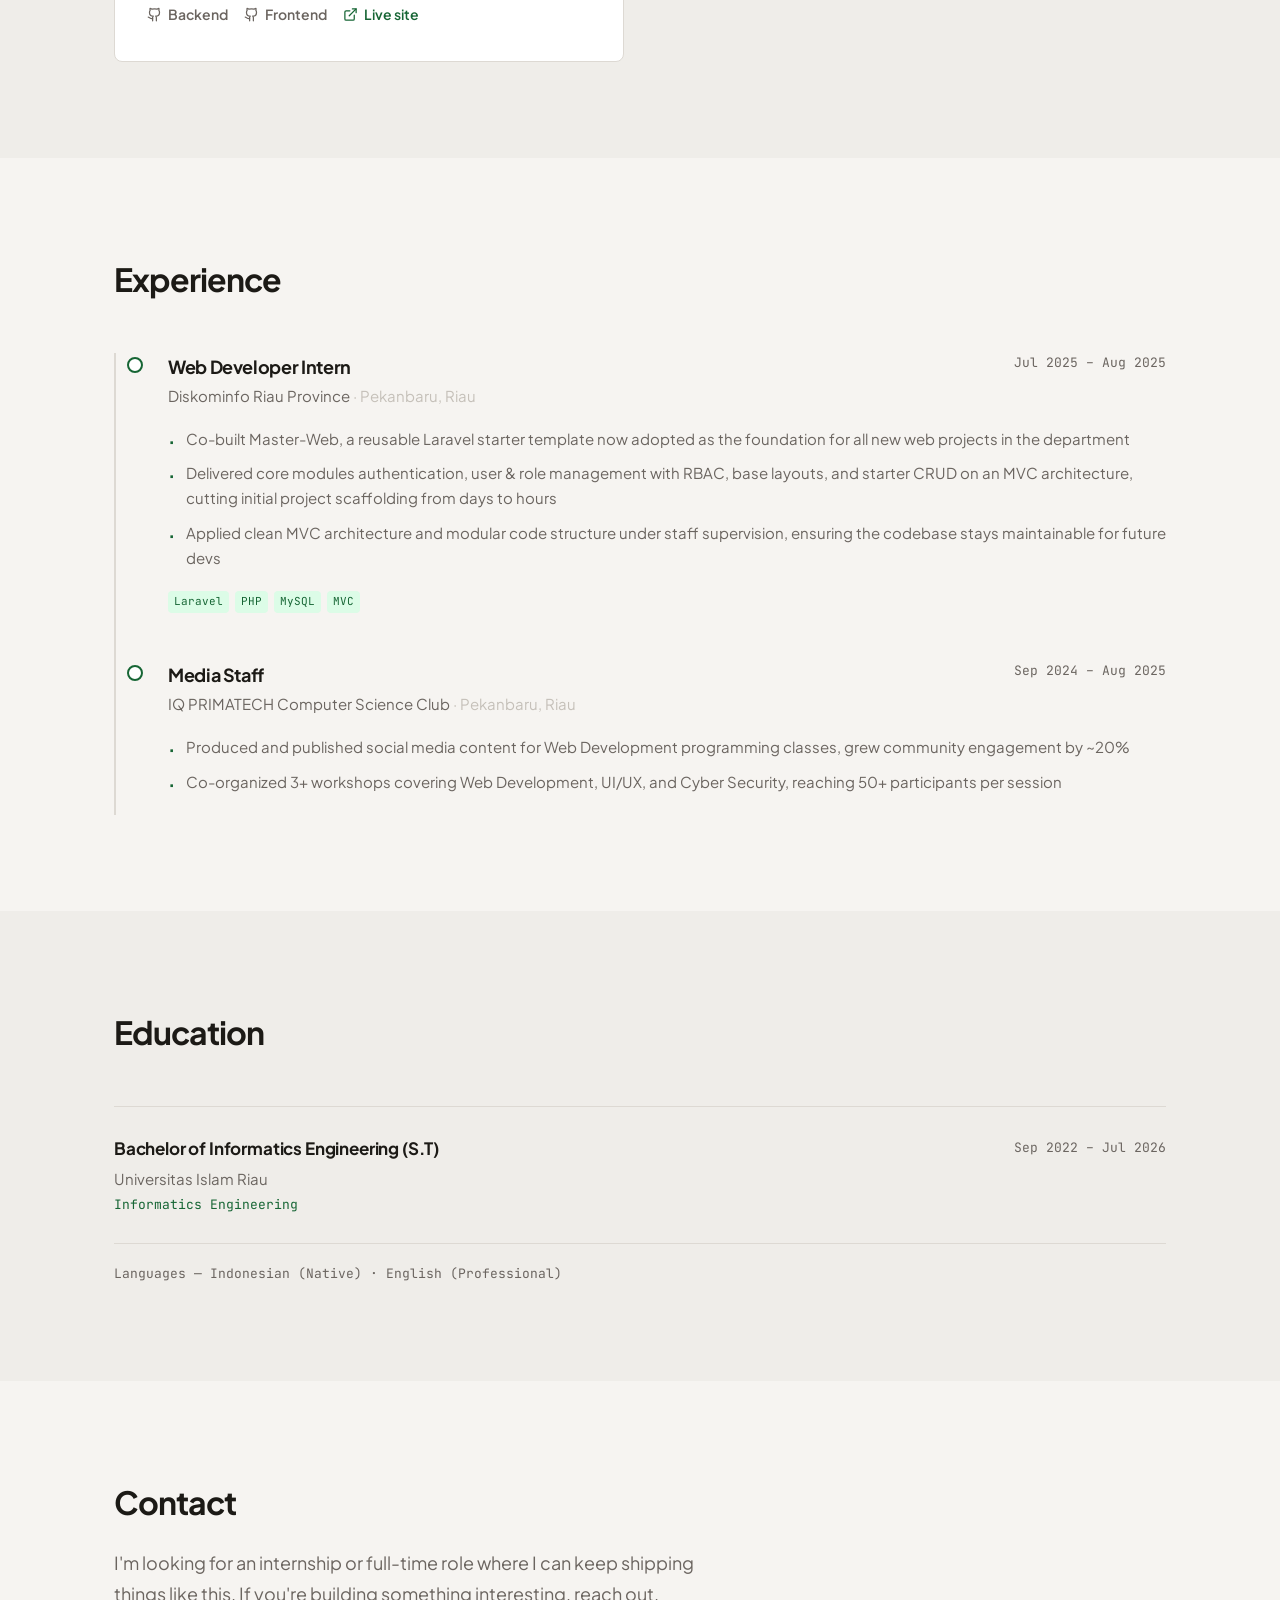
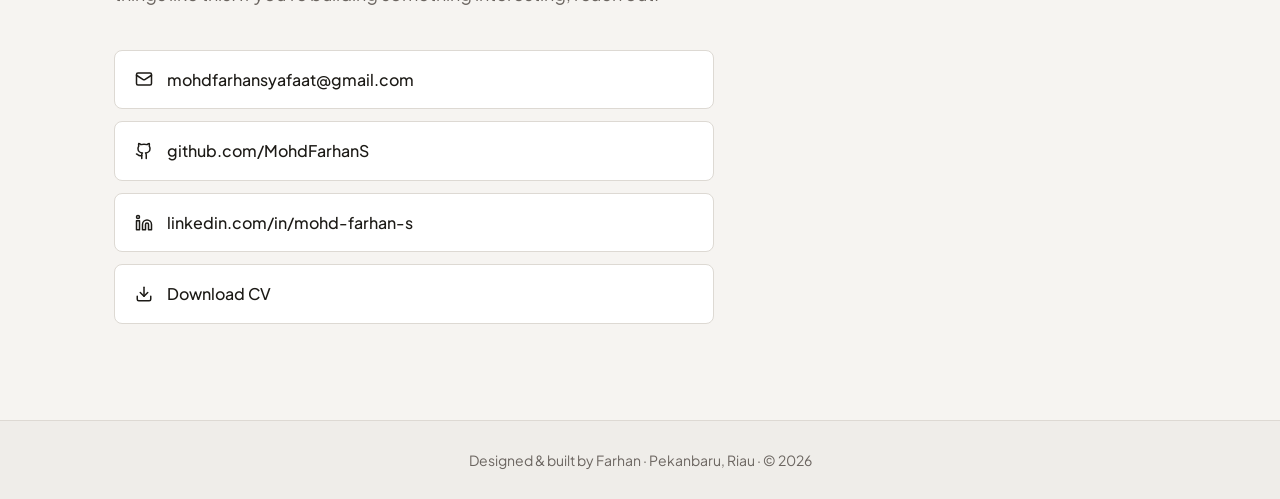
==== commit b505998a: "add: language (ja, ko)" ====
--- a/index.html
+++ b/index.html
@@ -86,7 +86,7 @@
     <link rel="stylesheet" href="style.css" />
   </head>
   <body>
-    <a href="#main-content" class="skip-link">Skip to main content</a>
+    <a href="#main-content" class="skip-link" data-i18n="skip.link">Skip to main content</a>
 
     <nav class="nav" id="navbar">
       <div class="nav__inner">
@@ -101,12 +101,31 @@
           <span></span><span></span><span></span>
         </button>
         <ul class="nav__links" id="nav-links" role="list">
-          <li><a href="#about" class="nav__link">About</a></li>
-          <li><a href="#skills" class="nav__link">Skills</a></li>
-          <li><a href="#projects" class="nav__link">Projects</a></li>
-          <li><a href="#experience" class="nav__link">Experience</a></li>
-          <li><a href="#education" class="nav__link">Education</a></li>
-          <li><a href="#contact" class="nav__link">Contact</a></li>
+          <li><a href="#about" class="nav__link" data-i18n="nav.about">About</a></li>
+          <li><a href="#skills" class="nav__link" data-i18n="nav.skills">Skills</a></li>
+          <li><a href="#projects" class="nav__link" data-i18n="nav.projects">Projects</a></li>
+          <li><a href="#experience" class="nav__link" data-i18n="nav.experience">Experience</a></li>
+          <li><a href="#education" class="nav__link" data-i18n="nav.education">Education</a></li>
+          <li><a href="#contact" class="nav__link" data-i18n="nav.contact">Contact</a></li>
+          <li class="lang-switch" id="lang-switch">
+            <button
+              type="button"
+              class="lang-switch__btn"
+              id="lang-switch-btn"
+              aria-haspopup="listbox"
+              aria-expanded="false"
+              aria-controls="lang-switch-list"
+              aria-label="Select language"
+            >
+              <span id="lang-switch-current">EN</span>
+              <svg width="10" height="10" viewBox="0 0 24 24" fill="none" stroke="currentColor" stroke-width="2" stroke-linecap="round" stroke-linejoin="round" aria-hidden="true"><path d="m6 9 6 6 6-6" /></svg>
+            </button>
+            <ul class="lang-switch__list" id="lang-switch-list" role="listbox" aria-label="Select language" hidden>
+              <li role="option" data-lang="en" aria-selected="true" tabindex="-1">English</li>
+              <li role="option" data-lang="ja" aria-selected="false" tabindex="-1">日本語</li>
+              <li role="option" data-lang="ko" aria-selected="false" tabindex="-1">한국어</li>
+            </ul>
+          </li>
         </ul>
       </div>
     </nav>
@@ -118,22 +137,22 @@
           <div class="hero__inner">
             <div class="hero__top">
               <div class="hero__intro">
-                <p class="hero__eyebrow reveal">
+                <p class="hero__eyebrow reveal" data-i18n="hero.eyebrow">
                   Informatics Engineering &middot; Universitas Islam Riau
                 </p>
                 <h1 class="hero__name reveal">Farhan.</h1>
-                <p class="hero__tagline reveal">
+                <p class="hero__tagline reveal" data-i18n="hero.tagline">
                   Fresh graduate. Ships full-stack apps<br />across
                   Next.js/TypeScript &amp; Laravel/PHP.
                 </p>
                 <div class="hero__ctas reveal">
-                  <a href="#projects" class="btn btn--primary">See my work</a>
-                  <a href="#contact" class="btn btn--ghost">Get in touch</a>
+                  <a href="#projects" class="btn btn--primary" data-i18n="hero.cta.work">See my work</a>
+                  <a href="#contact" class="btn btn--ghost" data-i18n="hero.cta.contact">Get in touch</a>
                 </div>
                 <p class="hero__status reveal">
                   <span class="hero__status-dot" aria-hidden="true"></span>
-                  Open to internship &amp; full-time roles &middot; Pekanbaru,
-                  Riau (open to relocation)
+                  <span data-i18n="hero.status">Open to internship &amp; full-time roles &middot; Pekanbaru,
+                  Riau (open to relocation)</span>
                 </p>
               </div>
               <div class="profile-photo profile-photo--hero reveal">
@@ -184,7 +203,7 @@
                   />
                   <path d="M9 18c-4.51 2-5-2-7-2" />
                 </svg>
-                GitHub
+                <span data-i18n="social.github">GitHub</span>
               </a>
               <span aria-hidden="true">&middot;</span>
               <a
@@ -210,7 +229,7 @@
                   <rect width="4" height="12" x="2" y="9" />
                   <circle cx="4" cy="4" r="2" />
                 </svg>
-                LinkedIn
+                <span data-i18n="social.linkedin">LinkedIn</span>
               </a>
               <span aria-hidden="true">&middot;</span>
               <a
@@ -231,7 +250,7 @@
                   <rect width="20" height="16" x="2" y="4" rx="2" />
                   <path d="m22 7-8.97 5.7a1.94 1.94 0 0 1-2.06 0L2 7" />
                 </svg>
-                Email
+                <span data-i18n="social.email">Email</span>
               </a>
             </div>
             <div class="hero__scroll reveal" aria-hidden="true">
@@ -257,15 +276,15 @@
         <div class="container">
           <div class="about">
             <div class="about__text reveal">
-              <h2 class="section__title">About</h2>
-              <p class="about__bio">
+              <h2 class="section__title" data-i18n="about.title">About</h2>
+              <p class="about__bio" data-i18n="about.bio1">
                 I'm Farhan, a fresh Informatics Engineering graduate at
                 Universitas Islam Riau, open to relocating for the right
                 opportunity. I build production-grade full-stack apps across two
                 ecosystems: Next.js/TypeScript for modern web applications and
                 Laravel/PHP for backend-heavy systems.
               </p>
-              <p class="about__bio">
+              <p class="about__bio" data-i18n="about.bio2">
                 My projects include a deployed news portal with a multi-role
                 CMS, real-time trending analytics, and 256 Playwright E2E tests
                 running green in CI, and a nutrition monitoring system for
@@ -277,21 +296,21 @@
               <div class="about__stats">
                 <div class="stat">
                   <span class="stat__num">3</span>
-                  <span class="stat__label"
+                  <span class="stat__label" data-i18n="about.stat1"
                     >Full-stack apps (2 in production)</span
                   >
                 </div>
                 <div class="stat">
                   <span class="stat__num">256</span>
-                  <span class="stat__label">E2E tests passing in CI</span>
+                  <span class="stat__label" data-i18n="about.stat2">E2E tests passing in CI</span>
                 </div>
                 <div class="stat">
                   <span class="stat__num">100/100</span>
-                  <span class="stat__label">Lighthouse SEO</span>
+                  <span class="stat__label" data-i18n="about.stat3">Lighthouse SEO</span>
                 </div>
                 <div class="stat">
                   <span class="stat__num">Jul 2026</span>
-                  <span class="stat__label">Fresh graduate</span>
+                  <span class="stat__label" data-i18n="about.stat4">Fresh graduate</span>
                 </div>
               </div>
             </div>
@@ -333,10 +352,10 @@
       <!-- SKILLS -->
       <section class="section" id="skills">
         <div class="container">
-          <h2 class="section__title reveal">Skills</h2>
+          <h2 class="section__title reveal" data-i18n="skills.title">Skills</h2>
           <div class="skills reveal">
             <div class="skill-row">
-              <span class="skill-row__label">Languages</span>
+              <span class="skill-row__label" data-i18n="skills.row.languages">Languages</span>
               <div class="skill-row__tags">
                 <span class="tag">TypeScript </span>
                 <span class="tag">JavaScript</span>
@@ -347,7 +366,7 @@
               </div>
             </div>
             <div class="skill-row">
-              <span class="skill-row__label">Front-end</span>
+              <span class="skill-row__label" data-i18n="skills.row.frontend">Front-end</span>
               <div class="skill-row__tags">
                 <span class="tag">React 19</span>
                 <span class="tag">Next.js 15</span>
@@ -367,7 +386,7 @@
               </div>
             </div>
             <div class="skill-row">
-              <span class="skill-row__label">Back-end</span>
+              <span class="skill-row__label" data-i18n="skills.row.backend">Back-end</span>
               <div class="skill-row__tags">
                 <span class="tag">Node.js</span>
                 <span class="tag">Laravel 12</span>
@@ -380,7 +399,7 @@
               </div>
             </div>
             <div class="skill-row">
-              <span class="skill-row__label">Database</span>
+              <span class="skill-row__label" data-i18n="skills.row.database">Database</span>
               <div class="skill-row__tags">
                 <span class="tag">PostgreSQL </span>
                 <span class="tag">MySQL</span>
@@ -390,7 +409,7 @@
               </div>
             </div>
             <div class="skill-row">
-              <span class="skill-row__label">Testing & Quality</span>
+              <span class="skill-row__label" data-i18n="skills.row.testing">Testing & Quality</span>
               <div class="skill-row__tags">
                 <span class="tag">Playwright (E2E)</span>
                 <span class="tag">PHPUnit</span>
@@ -400,7 +419,7 @@
               </div>
             </div>
             <div class="skill-row">
-              <span class="skill-row__label">Security</span>
+              <span class="skill-row__label" data-i18n="skills.row.security">Security</span>
               <div class="skill-row__tags">
                 <span class="tag">OWASP-aligned Hardening</span>
                 <span class="tag">RBAC</span>
@@ -411,7 +430,7 @@
               </div>
             </div>
             <div class="skill-row">
-              <span class="skill-row__label">Cloud & DevOps</span>
+              <span class="skill-row__label" data-i18n="skills.row.cloud">Cloud & DevOps</span>
               <div class="skill-row__tags">
                 <span class="tag">Vercel</span>
                 <span class="tag">Git</span>
@@ -423,7 +442,7 @@
               </div>
             </div>
             <div class="skill-row">
-              <span class="skill-row__label">Practices</span>
+              <span class="skill-row__label" data-i18n="skills.row.practices">Practices</span>
               <div class="skill-row__tags">
                 <span class="tag">Agile Workflow</span>
                 <span class="tag">Code Review</span>
@@ -438,7 +457,7 @@
       <!-- PROJECTS -->
       <section class="section section--alt" id="projects">
         <div class="container">
-          <h2 class="section__title reveal">Projects</h2>
+          <h2 class="section__title reveal" data-i18n="projects.title">Projects</h2>
           <div class="projects">
             <!-- Project: NewsPortal -->
             <article class="project-card reveal">
@@ -506,37 +525,37 @@
               <div class="project-card__body">
                 <div class="project-card__meta">
                   <span class="project-card__period">Jun 2026</span>
-                  <span class="project-card__badge">Personal Project</span>
+                  <span class="project-card__badge" data-i18n="project.personal">Personal Project</span>
                 </div>
                 <h3 class="project-card__title">NewsPortal</h3>
-                <p class="project-card__desc">
+                <p class="project-card__desc" data-i18n="project.newsportal.desc">
                   Indonesian news portals are often static and editor-heavy.
                   NewsPortal is a production CMS with a structured editorial
                   workflow, real-time trending, and full multi-role access,
                   built on Next.js 15 and TypeScript end to end.
                 </p>
                 <ul class="project-card__features">
-                  <li>
+                  <li data-i18n="project.newsportal.feature1">
                     Production news portal with a 4-role CMS (USER, JOURNALIST,
                     EDITOR, ADMIN) and a DRAFT → REVIEW → PUBLISHED editorial
                     workflow, enforced by Next.js middleware and Auth.js v5 JWT
                     with per-request DB revalidation
                   </li>
-                  <li>
+                  <li data-i18n="project.newsportal.feature2">
                     256 Playwright E2E tests across 11 critical areas, 100%
                     passing in a GitHub Actions CI pipeline — alongside WCAG 2.1
                     AA compliance and a 100/100 Lighthouse SEO score
                   </li>
-                  <li>
+                  <li data-i18n="project.newsportal.feature3">
                     Concurrent review actions protected by atomic TOCTOU guards
                     returning 409 Conflict instead of corrupted state
                   </li>
-                  <li>
+                  <li data-i18n="project.newsportal.feature4">
                     Hardened with dual-layer HTML sanitization, CSP/HSTS
                     headers, Redis-backed rate limiting with Sentry alerting,
                     and server-side re-verification of unsigned uploads
                   </li>
-                  <li>
+                  <li data-i18n="project.newsportal.feature5">
                     Real-time trending engine (24h view dedup, 7-day rolling
                     window) and full-text search over a normalized 9-model
                     PostgreSQL schema
@@ -578,7 +597,7 @@
                       />
                       <path d="M9 18c-4.51 2-5-2-7-2" />
                     </svg>
-                    Source code
+                    <span data-i18n="link.source">Source code</span>
                   </a>
                   <a
                     href="https://newsportal.my.id"
@@ -603,7 +622,7 @@
                       <polyline points="15 3 21 3 21 9" />
                       <line x1="10" y1="14" x2="21" y2="3" />
                     </svg>
-                    Live site
+                    <span data-i18n="link.live">Live site</span>
                   </a>
                 </div>
               </div>
@@ -667,28 +686,28 @@
               <div class="project-card__body">
                 <div class="project-card__meta">
                   <span class="project-card__period">Apr 2026</span>
-                  <span class="project-card__badge">Thesis Project</span>
+                  <span class="project-card__badge" data-i18n="project.thesis">Thesis Project</span>
                 </div>
                 <h3 class="project-card__title">Dashboard SPPG</h3>
-                <p class="project-card__desc">
+                <p class="project-card__desc" data-i18n="project.sppg.desc">
                   Indonesia's free school meal program had no way to verify if
                   daily menus actually met nutritional targets across 12
                   demographic groups. I built the system that does.
                 </p>
                 <ul class="project-card__features">
-                  <li>
+                  <li data-i18n="project.sppg.feature1">
                     RBAC for 4 user roles, each with tailored dashboards and
                     permission scopes
                   </li>
-                  <li>
+                  <li data-i18n="project.sppg.feature2">
                     Nutrition simulation engine: 8 nutrients benchmarked against
                     RDA with automated status flags
                   </li>
-                  <li>
+                  <li data-i18n="project.sppg.feature3">
                     830+ Indonesian food-composition (TKPI) records, automated
                     Excel/PDF exports
                   </li>
-                  <li>
+                  <li data-i18n="project.sppg.feature4">
                     Built 5+ REST API endpoints and a nutrition simulation
                     engine checking 8 nutrients against RDA standards, replacing
                     manual calculation entirely
@@ -724,7 +743,7 @@
                       />
                       <path d="M9 18c-4.51 2-5-2-7-2" />
                     </svg>
-                    Source code
+                    <span data-i18n="link.source">Source code</span>
                   </a>
                 </div>
               </div>
@@ -796,28 +815,28 @@
               <div class="project-card__body">
                 <div class="project-card__meta">
                   <span class="project-card__period">Jun 2026</span>
-                  <span class="project-card__badge">Personal Project</span>
+                  <span class="project-card__badge" data-i18n="project.personal">Personal Project</span>
                 </div>
                 <h3 class="project-card__title">CareerFlow</h3>
-                <p class="project-card__desc">
+                <p class="project-card__desc" data-i18n="project.careerflow.desc">
                   Job hunting across email, spreadsheets, and notes is chaos.
                   CareerFlow is a full-stack SPA that tracks every application,
                   interview, and document in one place.
                 </p>
                 <ul class="project-card__features">
-                  <li>
+                  <li data-i18n="project.careerflow.feature1">
                     Laravel 12 REST API, 20+ endpoints across 5 modules, rate
                     limiting, OWASP headers, safe password reset
                   </li>
-                  <li>
+                  <li data-i18n="project.careerflow.feature2">
                     React 19 frontend with 9 reusable UI primitives and 6 custom
                     data-fetching hooks
                   </li>
-                  <li>
+                  <li data-i18n="project.careerflow.feature3">
                     Real-time dashboard with Recharts, status breakdown and
                     monthly trend charts
                   </li>
-                  <li>
+                  <li data-i18n="project.careerflow.feature4">
                     Rate limiting (5/min auth, 60/min protected) and 4
                     OWASP-aligned security headers; dual validation via React
                     Hook Form + Zod on the client and Laravel rules on the
@@ -857,7 +876,7 @@
                       />
                       <path d="M9 18c-4.51 2-5-2-7-2" />
                     </svg>
-                    Backend
+                    <span data-i18n="link.backend">Backend</span>
                   </a>
                   <a
                     href="https://github.com/MohdFarhanS/careerflow-frontend"
@@ -881,7 +900,7 @@
                       />
                       <path d="M9 18c-4.51 2-5-2-7-2" />
                     </svg>
-                    Frontend
+                    <span data-i18n="link.frontend">Frontend</span>
                   </a>
                   <a
                     href="https://www.careerflow.web.id/"
@@ -906,7 +925,7 @@
                       <polyline points="15 3 21 3 21 9" />
                       <line x1="10" y1="14" x2="21" y2="3" />
                     </svg>
-                    Live site
+                    <span data-i18n="link.live">Live site</span>
                   </a>
                 </div>
               </div>
@@ -932,14 +951,14 @@
       <!-- EXPERIENCE -->
       <section class="section" id="experience">
         <div class="container">
-          <h2 class="section__title reveal">Experience</h2>
+          <h2 class="section__title reveal" data-i18n="experience.title">Experience</h2>
           <div class="timeline">
             <article class="timeline__item reveal">
               <div class="timeline__dot" aria-hidden="true"></div>
               <div class="timeline__content">
                 <div class="timeline__header">
                   <div>
-                    <h3 class="timeline__role">Web Developer Intern</h3>
+                    <h3 class="timeline__role" data-i18n="exp.intern.role">Web Developer Intern</h3>
                     <p class="timeline__org">
                       Diskominfo Riau Province
                       <span class="timeline__location"
@@ -950,18 +969,18 @@
                   <span class="timeline__period">Jul 2025 – Aug 2025</span>
                 </div>
                 <ul class="timeline__bullets">
-                  <li>
+                  <li data-i18n="exp.intern.bullet1">
                     Co-built Master-Web, a reusable Laravel starter template now
                     adopted as the foundation for all new web projects in the
                     department
                   </li>
-                  <li>
+                  <li data-i18n="exp.intern.bullet2">
                     Delivered core modules authentication, user & role
                     management with RBAC, base layouts, and starter CRUD on an
                     MVC architecture, cutting initial project scaffolding from
                     days to hours
                   </li>
-                  <li>
+                  <li data-i18n="exp.intern.bullet3">
                     Applied clean MVC architecture and modular code structure
                     under staff supervision, ensuring the codebase stays
                     maintainable for future devs
@@ -980,7 +999,7 @@
               <div class="timeline__content">
                 <div class="timeline__header">
                   <div>
-                    <h3 class="timeline__role">Media Staff</h3>
+                    <h3 class="timeline__role" data-i18n="exp.media.role">Media Staff</h3>
                     <p class="timeline__org">
                       IQ PRIMATECH Computer Science Club
                       <span class="timeline__location"
@@ -991,12 +1010,12 @@
                   <span class="timeline__period">Sep 2024 – Aug 2025</span>
                 </div>
                 <ul class="timeline__bullets">
-                  <li>
+                  <li data-i18n="exp.media.bullet1">
                     Produced and published social media content for Web
                     Development programming classes, grew community engagement
                     by ~20%
                   </li>
-                  <li>
+                  <li data-i18n="exp.media.bullet2">
                     Co-organized 3+ workshops covering Web Development, UI/UX,
                     and Cyber Security, reaching 50+ participants per session
                   </li>
@@ -1010,22 +1029,22 @@
       <!-- EDUCATION -->
       <section class="section section--alt" id="education">
         <div class="container">
-          <h2 class="section__title reveal">Education</h2>
+          <h2 class="section__title reveal" data-i18n="education.title">Education</h2>
           <div class="education">
             <article class="edu-item reveal">
               <div class="edu-item__left">
-                <h3 class="edu-item__degree">
+                <h3 class="edu-item__degree" data-i18n="education.degree">
                   Bachelor of Informatics Engineering (S.T)
                 </h3>
                 <p class="edu-item__school">Universitas Islam Riau</p>
-                <p class="edu-item__detail">
+                <p class="edu-item__detail" data-i18n="education.detail">
                   Informatics Engineering
                 </p>
               </div>
               <span class="edu-item__period">Sep 2022 – Jul 2026</span>
             </article>
           </div>
-          <p class="edu-languages reveal">
+          <p class="edu-languages reveal" data-i18n="education.languages">
             Languages — Indonesian (Native) &middot; English (Professional)
           </p>
         </div>
@@ -1035,8 +1054,8 @@
       <section class="section" id="contact">
         <div class="container">
           <div class="contact reveal">
-            <h2 class="section__title">Contact</h2>
-            <p class="contact__statement">
+            <h2 class="section__title" data-i18n="contact.title">Contact</h2>
+            <p class="contact__statement" data-i18n="contact.statement">
               I'm looking for an internship or full-time role where I can keep
               shipping things like this. If you're building something
               interesting, reach out.
@@ -1132,7 +1151,7 @@
                   <polyline points="7 10 12 15 17 10" />
                   <line x1="12" y1="15" x2="12" y2="3" />
                 </svg>
-                Download CV
+                <span data-i18n="contact.cv">Download CV</span>
               </a>
             </div>
           </div>
@@ -1142,7 +1161,7 @@
 
     <footer class="footer">
       <div class="container">
-        <p class="footer__text">
+        <p class="footer__text" data-i18n="footer.text">
           Designed &amp; built by Farhan &middot; Pekanbaru, Riau &middot;
           &copy; 2026
         </p>
--- a/style.css
+++ b/style.css
@@ -146,6 +146,56 @@
 .nav__hamburger[aria-expanded="true"] span:nth-child(2) { opacity: 0; }
 .nav__hamburger[aria-expanded="true"] span:nth-child(3) { transform: translateY(-7px) rotate(-45deg); }
 .nav__hamburger:focus-visible { outline: 2px solid var(--accent); outline-offset: 2px; }
+
+.lang-switch { position: relative; }
+.lang-switch__btn {
+  display: flex;
+  align-items: center;
+  gap: 4px;
+  padding: 6px 10px;
+  font-family: var(--font-body);
+  font-size: 0.8125rem;
+  font-weight: 600;
+  letter-spacing: 0.02em;
+  color: var(--text);
+  background: var(--surface);
+  border: 1px solid var(--border);
+  border-radius: var(--radius-sm);
+  cursor: pointer;
+  transition: border-color var(--transition), color var(--transition);
+}
+.lang-switch__btn:hover { border-color: var(--accent); color: var(--accent); }
+.lang-switch__btn:focus-visible { outline: 2px solid var(--accent); outline-offset: 2px; }
+.lang-switch__btn svg { transition: transform var(--transition); }
+.lang-switch__btn[aria-expanded="true"] svg { transform: rotate(180deg); }
+.lang-switch__list {
+  position: absolute;
+  top: calc(100% + 6px);
+  right: 0;
+  min-width: 132px;
+  background: var(--surface);
+  border: 1px solid var(--border);
+  border-radius: var(--radius);
+  box-shadow: 0 8px 24px rgba(0,0,0,0.1);
+  padding: 4px;
+  z-index: 20;
+}
+.lang-switch__list[hidden] { display: none; }
+.lang-switch__list li {
+  padding: 8px 12px;
+  font-family: var(--font-body);
+  font-size: 0.875rem;
+  color: var(--text);
+  border-radius: var(--radius-sm);
+  cursor: pointer;
+}
+.lang-switch__list li:hover,
+.lang-switch__list li:focus-visible {
+  background: var(--accent-light);
+  color: var(--accent);
+  outline: none;
+}
+.lang-switch__list li[aria-selected="true"] { color: var(--accent); font-weight: 600; }
 
 /* ===== SECTION ===== */
 .section { padding: 96px 0; }
@@ -884,6 +934,9 @@
   .nav__link::after { display: none; }
   .nav__hamburger { display: flex; }
 
+  .lang-switch { display: flex; justify-content: center; padding: 10px 24px 4px; }
+  .lang-switch__list { right: auto; left: 50%; transform: translateX(-50%); }
+
   .section { padding: 64px 0; }
 
   .skill-row { flex-direction: column; gap: 12px; }
